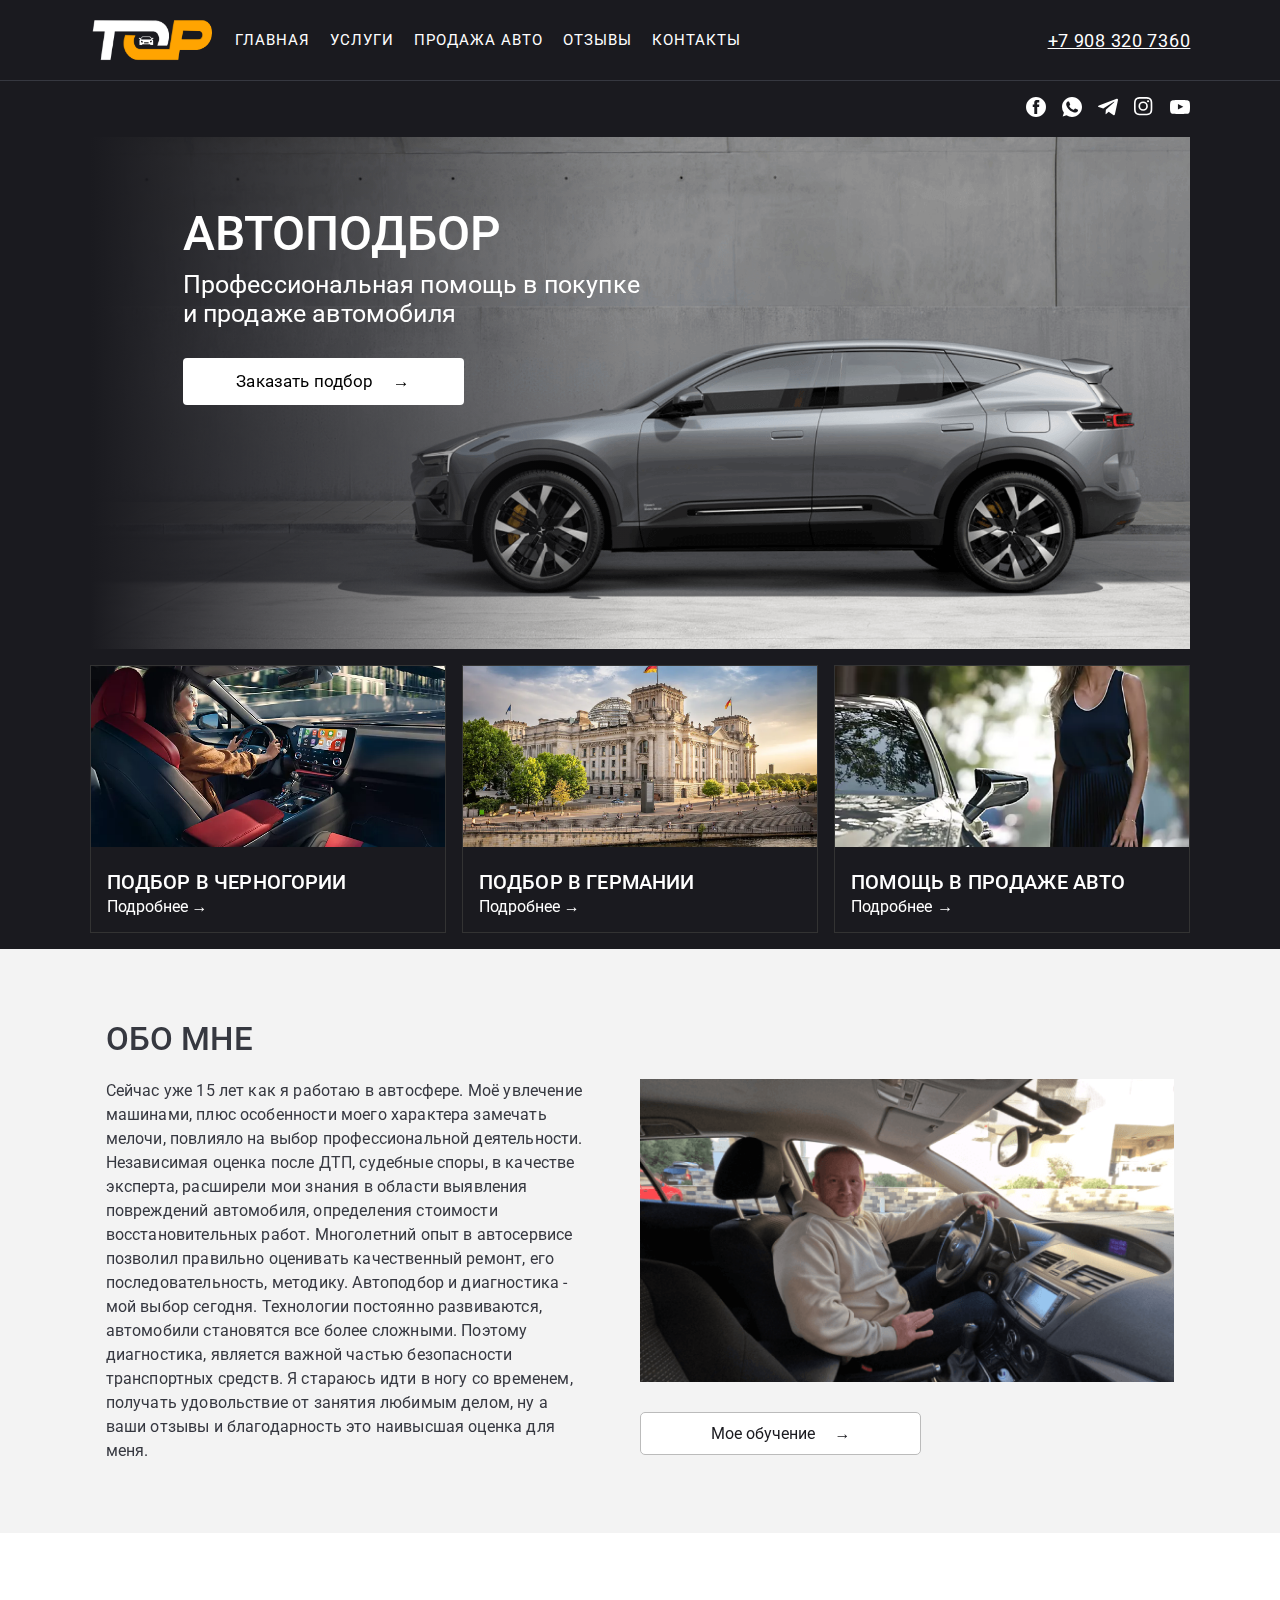
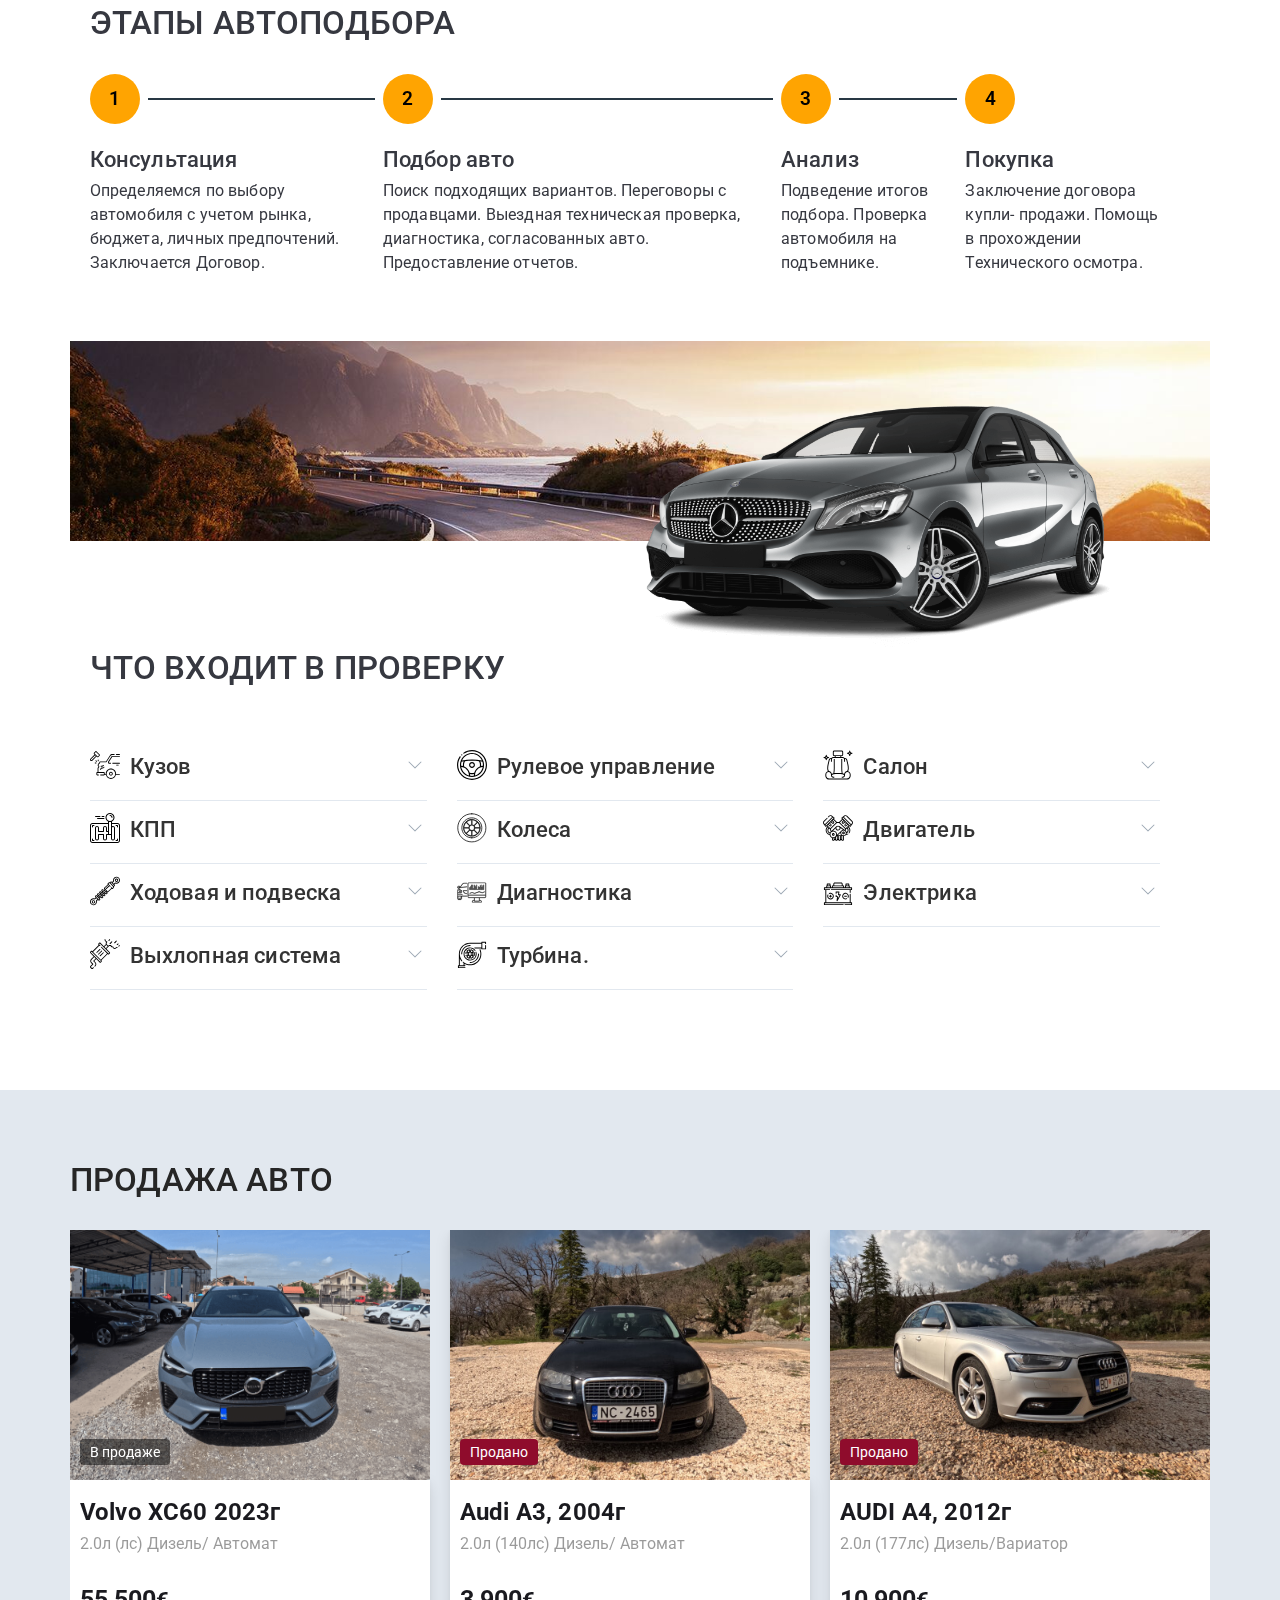
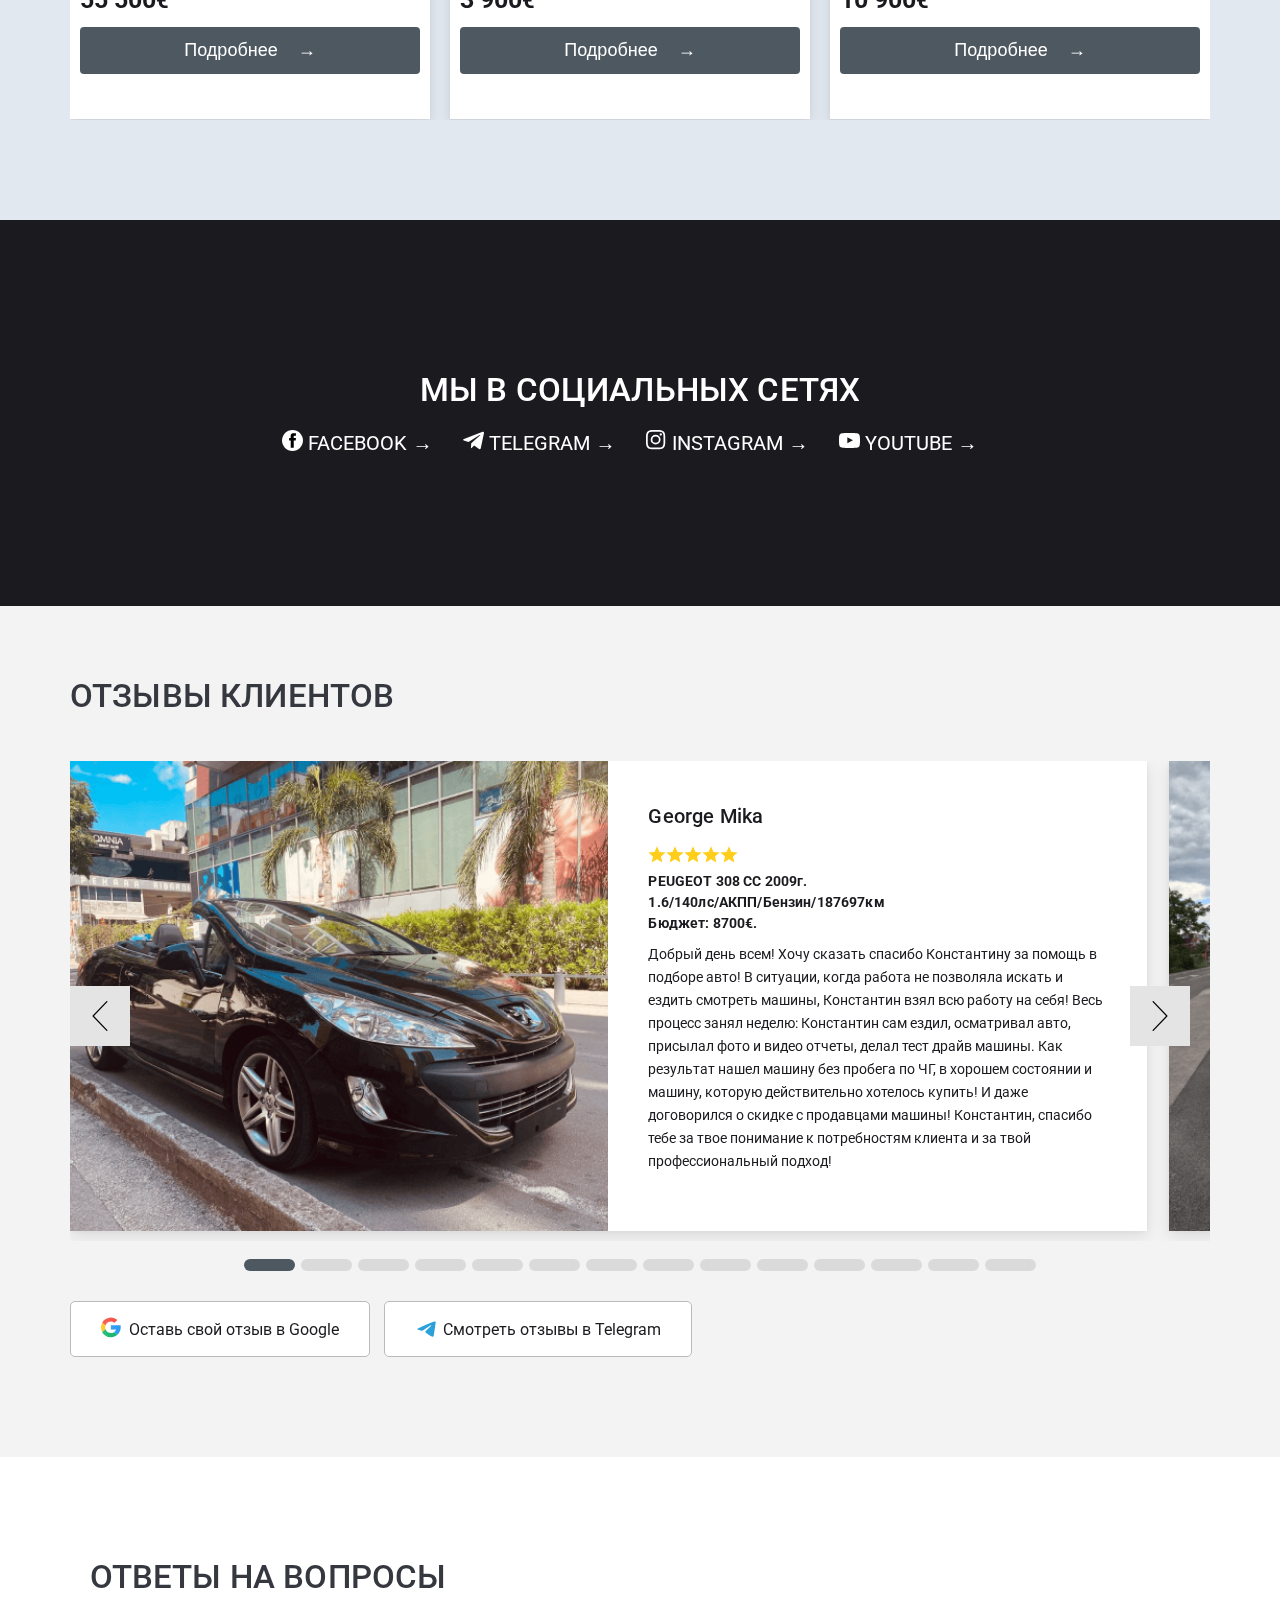
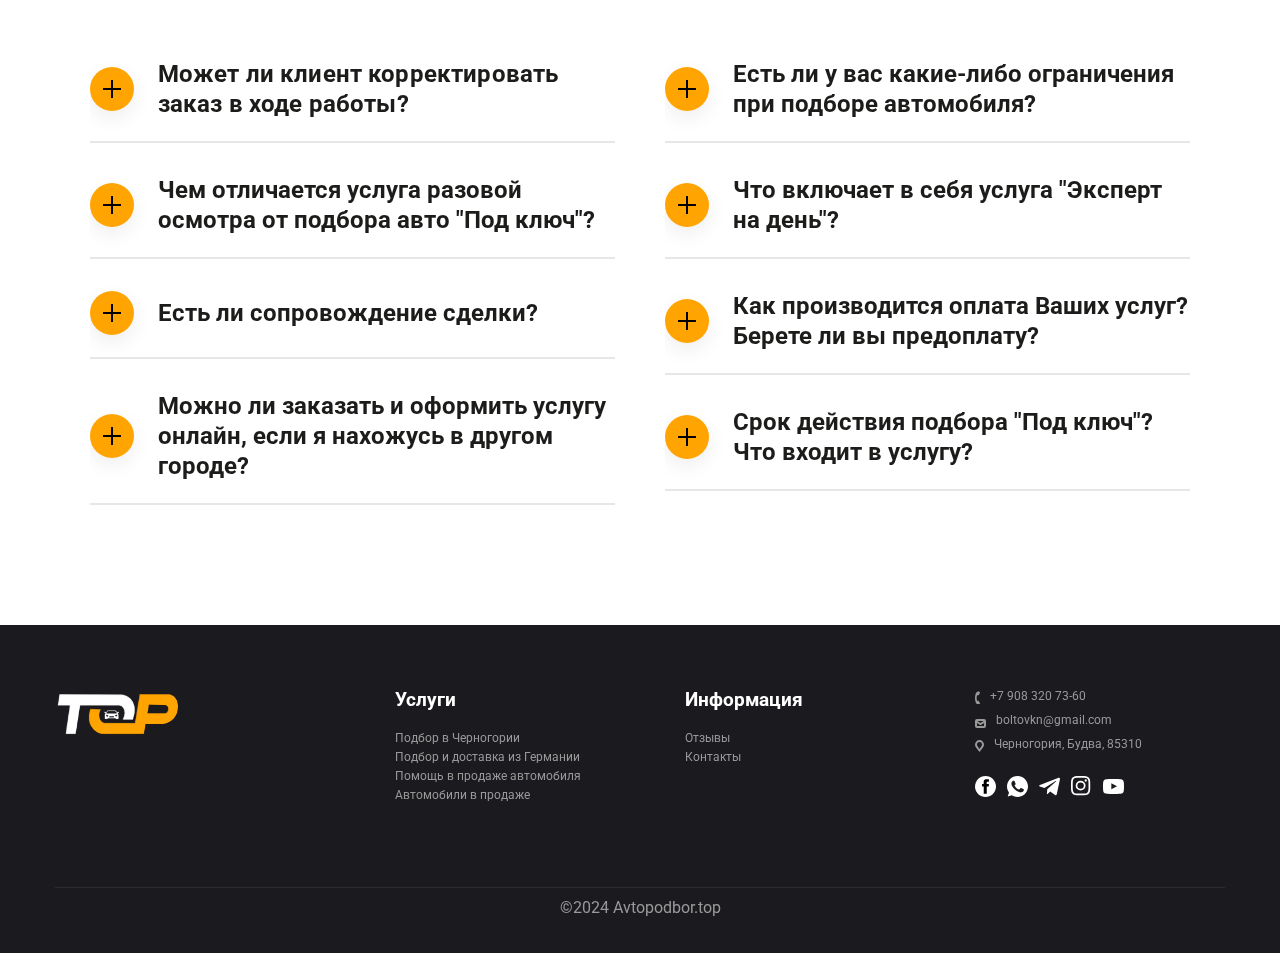
==== index.html @ 262ad554 "Add files via upload" ====
<!DOCTYPE html>
<html lang="ru">

<head>
	<meta charset="UTF-8">
	<title>Автоподбор Черногория|Подбор авто в Черногории</title>
	<meta name="viewport" content="width=device-width, initial-scale=1.0">
	<meta name="keywords"
		contant="автоподбор Черногория, подбор авто в Черногории, авто подбор в Черногории, купить автомобиль в черногории, подбор авто Черногория, услуги автоподбора в Черногории, проверка автомобиля перед покупкой, подбор авто с пробегом.">
	<meta name="description"
		content="Профессиональный подбор авто в Черногории. Комплексная проверка, диагностика, помощь в оформлении. Услуга автоподбора от 40 евро. Подробнее по WhatsApp ☎ +79083207360">
	<meta property="og:type" content="website">
	<meta property="og:image" content="images/og-img.png">
	<!-- <meta property="og:image" content="https://avtopodbor.top/og-img.png"> -->
	<meta property="og:locale" content="ru_RU">
	<meta property="og:url" content="https://avtopodbor.top/">
	<meta property="og:site_name" content="Avtopodbor.top">
	<meta property="og:title" content="Подбор авто в Черногории.">
	<meta property="og:description"
		content="Услуга автоподбора в Черногории. Профессиональная помощь в покупке и продаже авто. WhatsApp ☎ +79083207360">
	<link rel="stylesheet" type="text/css" href="css/global.css">
	<link rel="stylesheet" type="text/css" href="css/header.css">
	<link rel="stylesheet" type="text/css" href="css/underheader.css">
	<link rel="stylesheet" type="text/css" href="css/cards.css" media="all" onload="this.media='all';">
	<link rel="stylesheet" type="text/css" href="css/contacts.css" media="all" onload="this.media='all';">
	<link rel="stylesheet" type="text/css" href="css/services-germany.css" media="all" onload="this.media='all';">
	<link rel="stylesheet" type="text/css" href="css/services-montenegro.css" media="all" onload="this.media='all';">
	<link rel="stylesheet" type="text/css" href="css/services-sale.css" media="all" onload="this.media='all';">
	<link rel="stylesheet" type="text/css" href="css/about-me.css" media="all" onload="this.media='all';">
	<link rel="stylesheet" type="text/css" href="css/modal.css" media="all" onload="this.media='all';">
	<link rel="stylesheet" type="text/css" href="css/steps.css" media="all" onload="this.media='all';">
	<link rel="stylesheet" type="text/css" href="css/accordionIcon.css" media="all" onload="this.media='all';">
	<link rel="stylesheet" type="text/css" href="css/sale.css" media="all" onload="this.media='all';">
	<link rel="stylesheet" type="text/css" href="css/block-auto.css" media="all" onload="this.media='all';">
	<link rel="stylesheet" type="text/css" href="css/social-link.css" media="all" onload="this.media='all';">
	<link rel="stylesheet" type="text/css" href="css/itc-slider-1item.css" media="all" onload="this.media='all';">
	<link rel="stylesheet" type="text/css" href="css/accordion+.css" media="all" onload="this.media='all';">
	<link rel="stylesheet" type="text/css" href="css/footer.css" media="all" onload="this.media='all';">
	<link rel="stylesheet" type="text/css" href="css/swiper-slider-transformer.css" media="all"
		onload="this.media='all';">
	<link rel="stylesheet" type="text/css" href="swiper/swiper-bundle.min.css" media="all" onload="this.media='all';">
	<link
		href="https://fonts.googleapis.com/css2?family=Roboto:ital,wght@0,100;0,300;0,400;0,500;0,700;0,900;1,100;1,300;1,400;1,500;1,700;1,900&display=swap"
		rel="stylesheet">
	<link rel="icon" href="https://example.com/favicon.ico" type="image/x-icon">
	<link rel="icon" href="https://avtopodbor.top/favicon-16x16.png" type="image/png" sizes="16x16">
	<link rel="shortcut icon" href="https://favicon.ico" type="image/x-icon">
	<link rel="icon" href="https://avtopodbor.top/favicon-32x32.png" type="image/png" sizes="32x32">
	<link rel="icon" href="https://avtopodbor.top/android-chrome-192x192.png" type="image/png" sizes="192x192">
	<link rel="apple-touch-icon" href="https://avtopodbor.top/apple-touch-icon.png" type="image/png" sizes="200x200">
	<link rel="canonical" href="https://avtopodbor.top/">
</head>

<body>
	<!-- header -->
	<header class="carsForSale-border">
		<div class="header-container">
			<!--logo------>
			<div class="header-logo">
				<a href="index.html"><img src="images/img/logo4.png" alt="logo"></a>
			</div>
			<!---MENU-->
			<div class="header-menu menu">
				<nav class="menu-body">
					<ul class="menu-list">
						<li class="menu-link"><a href="index.html">Главная</a></li>
						<li class="menu-link ">
							<a class="arrow-button">Услуги</a><span class="menu-arrow"></span>
							<ul class="menu-sub-list">
								<li class="menu-sub-link"><a data-goto=".page_section_1" href="services-montenegro.html">Автоподбор в
										Черногории</a>
								</li>
								<li class="menu-sub-link"><a data-goto=".page_section_2" href="services-germany.html">ПОДБОР В
										ГЕРМАНИИ</a>
								</li>
								<li class="menu-sub-link"><a href="services-sale.html">ПОМОЩЬ В ПРОДАЖЕ АВТО</a>
								</li>
							</ul>
						</li>
						<li class="menu-link"><a href="sale.html ">Продажа авто</a></li>
						<li class="menu-link"><a href="reviews.html">Отзывы</a></li>
						<li class="menu-link last-child"><a href="contacts.html">Контакты</a></li>
						<!--social icon-->
						<div class="icon-menu-header social-icon">
							<div class="nav-social-item  icon-menu-header">
								<ul class="nav-social nav-social-mob">
									<li class="nav-social-item ">
										<a title="WhatsApp" href="https://wa.me/79083207360" target="_blank" rel="noopener noreferrer">
											<img class="nci" src="images/icon/Group whatsApp.svg" alt="Whatsapp">
										</a>
									</li>
									<li class="nav-social-item">
										<a title="Fasbook" href=" target_blank" rel="noopener noreferrer">
											<img class="nci" src="images/icon/Group FEASBOOK.svg" alt="Fasbook">
										</a>
									</li>
									<li class="nav-social-item ">
										<a title="Telegram" href="https://t.me/avtopodbor_top" target="_blank" rel="noopener noreferrer">
											<img class="nci" src="images/icon/Group TELTGRAM.svg" alt="Telegram">
										</a>
									</li>
									<li class="nav-social-item">
										<a title="Instagram" href="https://instagram.com/avtopodbor.top" target="_blank"
											rel="noopener noreferrer">
											<img class="nci" src="images/icon/Group INSTAGRAM.svg" alt="Instagram">
										</a>
									</li>
									<li class="nav-social-item">
										<a title="YouTube" href="https://www.youtube.com/@avtopodbor_bkn" target="_blank"
											rel="noopener noreferrer">
											<img class="nci" src="images/icon/Group YouTube.svg" alt="YouTub">
										</a>
									</li>
									<li class="nav-social-item">
										<a title="Viber" href="viber://chat?number=79083207360" target="_blank" rel="noopener noreferrer">
											<img class="" src="images/icon/Group viber.svg" alt="Viber">
										</a>
									</li>
								</ul>
							</div>
						</div>
					</ul>
				</nav>
			</div>
			<!--tel-number link-->
			<div class="header-box-button">
				<a class="header-tel" href="https://wa.me/79083207360" title="WhatsApp" target="_blank"
					rel="noopener noreferrer">
					+7 908 320 7360</a>
			</div>
			<!--BURGER-->
			<div class="box-menu-icon">
				<div class="menu-icon">
					<span></span>
				</div>
			</div>
		</div>
	</header>
	<div class="header-social">
		<div class="header-social-container">
			<ul class="header-social-block">
				<li class="social-item">
					<a title="Fasbook" href="https://www.facebook.com/profile.php?id=100087437070397&mibextid=ZbWKwL"
						target="_blank" rel="noopener noreferrer">
						<wb-icon name="facebook" class="footer-hydrated" aria-hidden="true">
							<svg xmlns="http://www.w3.org/2000/svg" width="100" height="100" fill="none" viewBox="0 0 100 100">
								<g clip-path="url(#a)">
									<path fill="" d="M50 100c27.614 0 50-22.386 50-50S77.614 0 50 0 0 22.386 0 50s22.386 50 50 50Z" />
									<path fill="#1a1a1f"
										d="M66.258 15.347H55.182c-6.574 0-13.885 2.765-13.885 12.293.033 3.32 0 6.499 0 10.077h-7.604v12.1h7.84v34.835h14.405V49.588h9.508l.86-11.905H55.69s.024-5.295 0-6.833c0-3.765 3.918-3.55 4.153-3.55 1.865 0 5.49.006 6.42 0V15.347h-.005Z" />
								</g>
								<defs>
									<clipPath id="a">
										<path fill="none" d="M0 0h100v100H0z" />
									</clipPath>
								</defs>
							</svg>
						</wb-icon>
					</a>
				</li>
				<li class="social-item ">
					<a title="WhatsApp" href="https://wa.me/79083207360" target="_blank" rel="noopener noreferrer">
						<wb-icon name="whatsapp" class="footer-hydrated" aria-hidden="true">
							<svg xmlns="http://www.w3.org/2000/svg" viewBox="0 0 16 16">
								<path
									d="M8.002 0h-.004C3.587 0 0 3.588 0 8a7.94 7.94 0 0 0 1.523 4.689l-.997 2.972 3.075-.983A7.93 7.93 0 0 0 8.002 16C12.413 16 16 12.411 16 8s-3.587-8-7.998-8zm4.655 11.297c-.193.545-.959.997-1.57 1.129-.418.089-.964.16-2.802-.602-2.351-.974-3.865-3.363-3.983-3.518-.113-.155-.95-1.265-.95-2.413s.583-1.707.818-1.947c.193-.197.512-.287.818-.287.099 0 .188.005.268.009.235.01.353.024.508.395.193.465.663 1.613.719 1.731.057.118.114.278.034.433-.075.16-.141.231-.259.367-.118.136-.23.24-.348.386-.108.127-.23.263-.094.498.136.23.606.997 1.298 1.613.893.795 1.617 1.049 1.876 1.157.193.08.423.061.564-.089.179-.193.4-.513.625-.828.16-.226.362-.254.574-.174.216.075 1.359.64 1.594.757.235.118.39.174.447.273.056.099.056.564-.137 1.11z" />
							</svg>
						</wb-icon>
					</a>
				</li>
				<li class="social-item ">
					<a title="Telegram" href="https://t.me/avtopodbor_bkn" target="_blank" rel="noopener noreferrer">
						<wb-icon name="telegram" class="footer-hydrated" aria-hidden="true">
							<svg xmlns="http://www.w3.org/2000/svg" viewBox="0 0 24 24">
								<path
									d="m9.417 15.181-.397 5.584c.568 0 .814-.244 1.109-.537l2.663-2.545 5.518 4.041c1.012.564 1.725.267 1.998-.931L23.93 3.821l.001-.001c.321-1.496-.541-2.081-1.527-1.714l-21.29 8.151c-1.453.564-1.431 1.374-.247 1.741l5.443 1.693L18.953 5.78c.595-.394 1.136-.176.691.218z" />
							</svg>
							</svg></wb-icon>
					</a>
				</li>
				<li class="social-item ">
					<a title="Instagram" href="https://instagram.com/avtopodbor_bkn" target="_blank" rel="noopener noreferrer">
						<wb-icon name="instagram" class="footer-hydrated" aria-hidden="true">
							<svg xmlns="http://www.w3.org/2000/svg" viewBox="0 0 24 24">
								<path
									d="M11 1.982c2.937 0 3.285.011 4.445.064 1.072.049 1.655.228 2.043.379.513.2.88.438 1.265.823.385.385.623.751.823 1.265.151.388.33.97.379 2.043.053 1.16.064 1.508.064 4.445s-.011 3.285-.064 4.445c-.049 1.072-.228 1.655-.379 2.043-.2.513-.438.88-.823 1.265a3.41 3.41 0 0 1-1.265.823c-.388.151-.97.33-2.043.379-1.16.053-1.508.064-4.445.064s-3.285-.011-4.445-.064c-1.072-.049-1.655-.228-2.043-.379-.513-.2-.88-.438-1.265-.823a3.41 3.41 0 0 1-.823-1.265c-.151-.388-.33-.97-.379-2.043-.052-1.161-.063-1.509-.063-4.446s.011-3.285.064-4.445c.049-1.072.228-1.655.379-2.042.2-.513.438-.88.823-1.265a3.41 3.41 0 0 1 1.265-.823c.388-.151.97-.33 2.043-.379 1.159-.053 1.507-.064 4.444-.064M11 0C8.013 0 7.638.013 6.465.066c-1.171.053-1.97.239-2.67.511a5.412 5.412 0 0 0-1.949 1.269A5.412 5.412 0 0 0 .577 3.795c-.272.7-.458 1.499-.511 2.67C.013 7.638 0 8.013 0 11s.013 3.362.066 4.535c.053 1.171.239 1.97.511 2.67a5.382 5.382 0 0 0 1.269 1.948 5.39 5.39 0 0 0 1.948 1.269c.7.272 1.499.458 2.67.511C7.638 21.987 8.013 22 11 22s3.362-.013 4.535-.066c1.171-.053 1.97-.239 2.67-.511a5.382 5.382 0 0 0 1.948-1.269 5.39 5.39 0 0 0 1.269-1.948c.272-.7.458-1.499.511-2.67.054-1.174.067-1.549.067-4.536s-.013-3.362-.066-4.535c-.053-1.171-.239-1.97-.511-2.67a5.382 5.382 0 0 0-1.269-1.948A5.39 5.39 0 0 0 18.206.578c-.7-.272-1.499-.458-2.67-.511C14.362.013 13.987 0 11 0z">
								</path>
								<path
									d="M11 5.351a5.649 5.649 0 1 0 0 11.298A5.649 5.649 0 0 0 11 5.35zm0 9.316a3.667 3.667 0 1 1 0-7.335 3.667 3.667 0 0 1 0 7.335z">
								</path>
								<circle cx="16.872" cy="5.128" r="1.32"></circle>
							</svg>
						</wb-icon>
					</a>
				</li>
				<li class="social-item ">
					<a title="YouTube" href="https://www.youtube.com/@avtopodbor_bkn" target="_blank" rel="noopener noreferrer">
						<wb-icon name="youtube" class="footer-hydrated" aria-hidden="true">
							<svg xmlns="http://www.w3.org/2000/svg" viewBox="0 0 31 21.803">
								<path d="m19.584 11.118-.001-.001 1.031-.534-1.03.535"></path>
								<path
									d="	m12.3 14.923-.001-8.71 8.376 4.37-8.375 4.34zM30.69 4.704s-.303-2.136-1.232-3.077C28.279.392 26.958.386 26.352.314 22.014 0 15.507 0 15.507 0h-.013S8.987 0 4.649.314c-.607.072-1.928.078-3.107 1.313C.612 2.567.31 4.704.31 4.704S0 7.212 0 9.721v2.352c0 2.509.31 5.017.31 5.017s.302 2.136 1.232 3.077c1.179 1.235 2.728 1.196 3.418 1.325 2.48.238 10.54.311 10.54.311s6.514-.01 10.852-.323c.606-.072 1.927-.078 3.106-1.313.93-.941 1.232-3.077 1.232-3.077s.31-2.509.31-5.017V9.721c0-2.509-.31-5.017-.31-5.017z">
								</path>
							</svg></wb-icon>
					</a>
				</li>
			</ul>
		</div>
	</div>

	<!-- Main-picture -->
	<section class="picture ">
		<div class="block-container-big ">
			<div class=" main-picture-container">
			</div>
			<div class="header-text  block-container">
				<div class="text999">
					<div class="main-picture-text__header">
						<h1 class="text__h1">АВТОПОДБОР</h1>
						<p class="tagline-p">Профессиональная помощь в покупке и продаже автомобиля</p>


						<div class="box-button box-button-picture">
							<a class="btn" href="https://wa.me/79083207360" title="WhatsApp" target="_blank"
								rel="noopener noreferrer">
								Заказать подбор <span style="padding-left: 20px;">→</span></a>
						</div>


					</div>


				</div>





			</div>
		</div>
	</section>

	<!-- Cards -->
	<section class="card-section">
		<div class="card block-container-big">
			<div class="card-item">
				<a href="services-montenegro.html">
					<div class="card-item-wrapper">
						<div class="block-img">
							<img src="images/img/card1.png" alt="Услуги подбора авто в Черногории. Избражение Автомобиля внутри. ">
							<div class="card-gradient"></div>
						</div>
						<div class="card-title">
							<h4 class="text__h4">ПОДБОP В ЧЕРНОГОРИИ</h4>
							<p></p>
							<div class="read-moor">Подробнее <span> →</span>
							</div>
						</div>
					</div>
			</div>

			<div class="card-item  ">
				<a href="services-germany.html">
					<div class="card-item-wrapper">
						<div class="block-img">
							<img src="images/img/card2.png">
							<div class="card-gradient"></div>
						</div>
						<div class="card-title">
							<h4 class="text__h4">ПОДБОР В ГЕРМАНИИ</h4>
							<div class="read-moor">Подробнее <span> →</span>
							</div>
						</div>
					</div>
				</a>
			</div>
			<!-- 3 -->
			<div class="card-item  ">
				<a href="services-sale.html">
					<div class="card-item-wrapper">
						<div class="block-img">
							<img src="images/img/card3.png">
							<div class="card-gradient"></div>
						</div>
						<div class="card-title">
							<h4 class="text__h4">ПОМОЩЬ В ПРОДАЖЕ АВТО</h4>
							<div class="read-moor">Подробнее <span> →</span>
								<a href="services-sale.html">
							</div>
						</div>
					</div>
				</a>
			</div>
		</div>
	</section>

	<!-- About-me -->
	<section class="about-me" id="block3">
		<div class="block-container">
			<h2 class="text__h2" style="padding-bottom: 20px;">ОБО МНЕ</h2>
			<div class="itc-about-me-block">
				<div class="itc-about-me-text">
					<p class="text16-36">
						Сейчас уже 15 лет как я работаю в автосфере. Моё увлечение машинами, плюс особенности моего характера
						замечать мелочи, повлияло на выбор профессиональной деятельности. Независимая оценка после ДТП, судебные
						споры, в качестве эксперта, расширели мои знания в области выявления повреждений автомобиля, определения
						стоимости восстановительных работ. Многолетний опыт в автосервисе позволил правильно оценивать качественный
						ремонт, его последовательность, методику. Автоподбор и диагностика - мой выбор сегодня. Технологии постоянно
						развиваются, автомобили
						становятся все более сложными. Поэтому диагностика, является важной частью безопасности транспортных
						средств. Я стараюсь идти в ногу со временем, получать удовольствие от занятия любимым делом, ну а ваши
						отзывы и благодарность это наивысшая оценка для меня.
					</p>
				</div>
				<div class="about-me-img">
					<div class="block-foto">
						<img class="myfoto" src="images/img-about-me/about-me.png" alt="Фото эксперта по авто">
					</div>
					<div class="container-modal">
						<div class="button-modal">
							<a class="" data-target="modal">Moе обучение <span style="padding-left: 20px;">→</span></a>
						</div>

						<div class="modal" id="modal">
							<div class="modal-dialog">


								<div class="modal-content">
									<div class="modal-header">
										<div class="modal-title">
											<h3 class="modal-title">Moе обучение →</h3>
										</div>
										<div class="cloce-dtn">
											<a class="close" style="color: #000;" data-target="close" href="#" title="Close">×</a>
										</div>
									</div>
									<!--itc-slider-modal-->
									<div class="modal-body">
										<div class="itc-slider-item itc-slider-item-modal">
											<div class="itc-slider">
												<div class="itc-slider-wrapper">
													<div class="itc-slider-items itc-slider-items-modal">
														<div class="itc-slider-item itc-slider-item-modal">
															<img src="images/img-about-me/dok1.jpg" alt="">
														</div>
														<div class="itc-slider-item itc-slider-item-modal">
															<img src="images/img-about-me/dok1.jpg" alt="">
														</div>
														<div class="itc-slider-item itc-slider-item-modal">
															<img src="images/img-about-me/dok2.jpg" alt="">
														</div>
														<div class="itc-slider-item itc-slider-item-modal">
															<img src="images/img-about-me/dok3.jpg" alt="">
														</div>
														<div class="itc-slider-item itc-slider-item-modal">
															<img src="images/img-about-me/dok4.jpg" alt="">
														</div>
														<div class="itc-slider-item itc-slider-item-modal">
															<img src="images/img-about-me/dok5.jpg" alt="">
														</div>
														<div class="itc-slider-item itc-slider-item-modal">
															<img src="images/img-about-me/dok6.jpg" alt="">
														</div>
														<div class="itc-slider-item itc-slider-item-modal">
															<img src="images/img-about-me/dok7.jpg" alt="">
														</div>
														<div class="itc-slider-item itc-slider-item-modal">
															<img src="images/img-about-me/dok8.jpg" alt="">
														</div>
														<div class="itc-slider-item itc-slider-item-modal">
															<img src="images/img-about-me/dok9.jpg" alt="">
														</div>
														<div class="itc-slider-item itc-slider-item-modal">
															<img src="images/img-about-me/dok10.jpg" alt="и">
														</div>
														<div class="itc-slider-item itc-slider-item-modal">
															<img src="images/img-about-me/dok11.jpg" alt="">
														</div>
													</div>
												</div>
												<button class="itc-slider-btn itc-slider-btn-prev"></button>
												<button class="itc-slider-btn itc-slider-btn-next"></button>
											</div>
										</div>
									</div>
								</div>
							</div>
						</div>
					</div>
				</div>
			</div>
		</div>
	</section>

	<!-- Steps -->
	<section>
		<div class="step-wrapper">
			<div class="step-container block-container-big">
				<div class="steps-title">
					<h2 class="text__h2 th-black">Этапы автоподбора</h2>
				</div>
				<div class="row-steps">
					<div class="step">
						<div class="step__number-line">
							<div class="step__namber num">1</div>
							<div class=""></div>
						</div>
						<div class="step__text">
							<h4 class="text__h5">Консультация</h4>
							<p class="text16-36">Определяемся по выбору автомобиля с учетом рынка, бюджета, личных предпочтений.
								Заключается
								Договор.
							</p>
						</div>
					</div>
					<div class="step">
						<div class="step__number-line">
							<div class="step__namber num">2</div>
							<div class=""></div>
						</div>
						<div class="step__text">
							<h4 class="text__h5">Подбор авто</h4>
							<p class="text16-36">Поиск подходящих вариантов. Переговоры с продавцами.
								Выездная техническая проверка, диагностика, согласованных авто. Предоставление отчетов.</p>
						</div>
					</div>
					<div class="step step1">
						<div class="step__number-line">
							<div class="step__namber num">3</div>
							<div class=""></div>
						</div>
						<div class="step__text">
							<h4 class="text__h5">Анализ</h4>
							<p class="text16-36">Подведение итогов подбора. Проверка автомобиля на подъемнике.
								<!-- результаты технического состояния авто, диагностика) Ведутся обсуждения. Выбирается наиболее подходящий
								вариант. -->
							</p>
						</div>
					</div>
					<div class="step step1">
						<div class="step__number-line">
							<div class="step__namber num">4</div>

						</div>
						<div class="step__text">
							<h4 class="text__h5">Покупка</h4>
							<p class="text16-36">Заключение договора купли- продажи. Помощь в прохождении Технического осмотра.
							</p>
						</div>
					</div>

				</div>
			</div>
		</div>
	</section>

	<!-- Line-picture -->
	<section class="line-picture">
		<div class="img-line-box ">
			<div class="img-line">
				<img src="images/img/gla.png" alt="Автомобиль ">
			</div>
		</div>
	</section>

	<!-- AccordionIcon -->
	<section class="accordion-section block-container-big">
		<div class="accordion-header">
			<h2 class="text__h2 th-black">ЧТО ВХОДИТ В ПРОВЕРКУ</h2>
			<!-- <p class="text-p">При осмотре автомобиля максимально стараемся снизить будущие риски. </p> -->
		</div>
		<ul id="accordion1" class="accordion accordion-blocks">

			<!-- container1 -->
			<div class="accordion-block ">

				<li class="accordion__item accordion__item-icon">
					<div class="accordion__header  accordion__header-icon">
						<div class="accordion__item__icon">
							<img class="accordion__item__icon-img" src="images/icon/кузов.svg" alt="Иконка кузова авто">
						</div>
						<h5 class="text__h5 ">Кузов</h5>
						<div class="accordion__box-icon"></div>
					</div>
					<div class="accordion__body accordion__body-icon">
						<p class="accordion__content">Проверка кузова на предмет участия в ДТП, наличия
							шпаклевки на деталях. Выявление
							заменённых деталей. Проверка геометрии кузова,
							оригинальности стёкол, оптики автомобиля.
						</p>
					</div>
				</li>
				<li class="accordion__item accordion__item-icon">
					<div class="accordion__header  accordion__header-icon">
						<div class="accordion__item__icon">
							<img class="accordion__item__icon-img" src="images/icon/кпп.svg" alt="Иконка КПП авто">
						</div>
						<h5 class="text__h5">КПП</h5>
						<div class="accordion__box-icon"></div>
					</div>
					<div class="accordion__body accordion__body-icon">
						<p class="accordion__content">Тест-драйв в различных режимах и нагрузках, уровень и качество жидкостей.
							Проверяем состояние сцепления, механизма включения передач, работы синхронизаторов,
							посторонних шумов. Компьютерная диагностика.
						</p>
					</div>
				</li>
				<li class="accordion__item  accordion__item-icon">
					<div class="accordion__header  accordion__header-icon">
						<div class="accordion__item__icon">
							<img class="accordion__item__icon-img" src="images/icon/ходовая.svg" alt="Иконка подвески авто">
						</div>
						<h5 class="text__h5">Ходовая и подвеска</h5>
						<div class="accordion__box-icon"></div>
					</div>
					<div class="accordion__body accordion__body-icon">
						<p class="accordion__content">Проводим тест-драйв автомобиля для фиксации посторонних звуков. Осмотр на
							подъемнике на наличие повреждений и течей. Имеются ли люфты в основных узлах. Осмотр пыльников,
							саленблоков на целостность.
							Оцениваем износ стоек, рычагов, тормозных накладок и дисков, шлангов, рулевой рейки и соединительных
							элементов.
						</p>
					</div>
				</li>
				<li class="accordion__item accordion__item-icon">
					<div class="accordion__header  accordion__header-icon">
						<div class="accordion__item__icon">
							<img class="accordion__item__icon-img" src="images/icon/выхлопная сист.svg"
								alt="Выхлопная система иконка">
						</div>
						<h5 class="text__h5">Выхлопная система</h5>
						<div class="accordion__box-icon"></div>
					</div>
					<div class="accordion__body accordion__body-icon">
						<p class="accordion__content">Визуально осматриваем выхлопную систему на предмет коррозии, качества
							выхлопных
							газов и наличия посторонних выбросов. Наличие катализатора или сажевого фильтра.

						</p>
					</div>
				</li>
			</div>

			<!-- container2 -->
			<div class="accordion-block">

				<li class="accordion__item accordion__item-icon">
					<div class="accordion__header  accordion__header-icon">
						<div class="accordion__item__icon">
							<img class="accordion__item__icon-img" src="images/icon/рулевое.svg" alt="Иконка руля авто">
						</div>
						<h5 class="text__h5">Рулевое управление</h5>
						<div class="accordion__box-icon"></div>
					</div>
					<div class="accordion__body accordion__body-icon">
						<p class="accordion__content">Наличие люфтов, течей, стуков в рулевом управлении. Уровень рабочей
							жидкости, состояние рулевой рейки и работоспособность усилителя руля.
						</p>
					</div>
				</li>
				<li class="accordion__item accordion__item-icon">
					<div class="accordion__header  accordion__header-icon">
						<div class="accordion__item__icon">
							<img class="accordion__item__icon-img" src="images/icon/колесо.svg" alt="Иконка колеса авто">
						</div>
						<h5 class="text__h5">Колеса</h5>
						<div class="accordion__box-icon"></div>
					</div>
					<div class="accordion__body accordion__body-icon">
						<p class="accordion__content">Равномерность износа, дата производства, состояние и марка шин, высота
							протектора. Визуальный осмотр на повреждения.
						</p>
					</div>
				</li>
				<li class="accordion__item accordion__item-icon">
					<div class="accordion__header  accordion__header-icon">
						<div class="accordion__item__icon">
							<img class="accordion__item__icon-img" src="images/icon/диагностика.svg" alt=" Иконка компьютера">
						</div>
						<h5 class="text__h5">Диагностика</h5>
						<div class="accordion__box-icon"></div>
					</div>
					<div class="accordion__body accordion__body-icon">
						<p class="accordion__content">Компьютерная диагностика всех блоков управления автомобиля.
							Чтение ошибок, анализ параметров работы. Возможное определение
							пробега.
						</p>
					</div>
				</li>
				<li class="accordion__item accordion__item-icon">
					<div class="accordion__header  accordion__header-icon">
						<div class="accordion__item__icon">
							<img class="accordion__item__icon-img" src="images/icon/турбина.svg" alt="Иконка турбины авто">
						</div>
						<h5 class="text__h5">Турбина.</h5>
						<div class="accordion__box-icon"></div>
					</div>
					<div class="accordion__body accordion__body-icon">
						<p class="accordion__content">При наличии турбины необходимо провести визуальный осмотр на выявление
							каких-либо течей, а также нужно выполнить ряд действий в движении авто.
						</p>
					</div>
				</li>
			</div>

			<!-- container3 -->
			<div class="accordion-block">

				<li class="accordion__item accordion__item-icon">
					<div class="accordion__header  accordion__header-icon">
						<div class="accordion__item__icon">
							<img class="accordion__item__icon-img" src="images/icon/seat_1_1.svg" alt="иконка салона авто">
						</div>
						<h5 class="text__h5">Салон</h5>
						<div class="accordion__box-icon"></div>
					</div>
					<div class="accordion__body accordion__body-icon">
						<p class="accordion__content">Проверка состояния сидений, руля, работоспособность всех кнопок, рычагов,
							ремней безопасности, механизмов стеклоподъемников, наличие подушек безопасности.
						</p>
					</div>
				</li>
				<li class="accordion__item accordion__item-icon">
					<div class="accordion__header  accordion__header-icon">
						<div class="accordion__item__icon">
							<img class="accordion__item__icon-img" src="images/icon/двагатель.svg" alt="Иконка двигателя авто">
						</div>
						<h5 class="text__h5">Двигатель</h5>
						<div class="accordion__box-icon"></div>
					</div>
					<div class="accordion__body accordion__body-icon">
						<p class="accordion__content">Bизуальный осмотр двигателя на предмет течей, запотеваний, посторонних
							шумов. При необходимости эндоскопия. Проверка уровня всех технических жидкостей.
							Компьютерная диагностика двигателя для выявления ошибок. </p>
					</div>
				</li>
				<li class="accordion__item accordion__item-icon">
					<div class="accordion__header  accordion__header-icon">
						<div class="accordion__item__icon">
							<img class="accordion__item__icon-img" src="images/icon/эл-блок.svg" alt="Иконка батарейки электрической">
						</div>
						<h5 class="text__h5">Электрика</h5>
						<div class="accordion__box-icon"></div>
					</div>
					<div class="accordion__body accordion__body-icon">
						<p class="accordion__content">Проверка фар, кондиционера, мультимедиа, систем подогревов, электропривод
							зеркал, генератора и
							других электрических систем визуально и с помощью компьютерной диагностики.
						</p>
					</div>
				</li>
			</div>
		</ul>
	</section>

	<!-- Swiper-slider-transformer -->
	<section class="swiper-slider-transformer" id="block4">
		<div class="block-container-big-slider">
			<div class="sst-title">
				<h2 class="text__h2 th-black">ПРОДАЖА АВТО</h2>
			</div>
			<div class="swiper slider-1">
				<div class="swiper-wrapper sst-items">
					<!--1-->
					<div class="swiper-slide sst-item">
						<a href="autoVolvoXC60.html" class="link-sst">
							<div class="sst-header">
								<img src="images/auto1/1.png" alt="">
								<span class="state not-sold">В продаже</span>
								<!-- <span class="state sales">Продано</span> -->
							</div>
							<div class="sst-text">
								<h3 class="text__h3"><b>Volvo XC60 2023г</b></h3>
								<p class="options">
									<span style="color: rgba(0,0,0,.4);">2.0л (лс) Дизель/ Автомат</span>
								</p>
								<div class="sst-price">
									<span class="numder">55 500</span><span class="euro">€</span>
								</div>

								<button class=" sst-btn" href="autoVolvoXC60.html">Подробнее <span
										style="padding-left: 20px;">→</span></button>
							</div>

						</a>
					</div>
					<!-- 2 -->
					<div class="swiper-slide sst-item">
						<a href="autoAudiA3.html" class="link-sst">
							<div class="sst-header">
								<img src="images/AudiA3/1.jpg" alt="">
								<!-- <span class="state not-sold">В продаже</span> -->
								<span class="state sales">Продано</span>
							</div>
							<div class="sst-text">
								<h3 class="text__h3"><b>Audi А3, 2004г</b></h3>
								<p class="options">
									<span style="color: rgba(0,0,0,.4);">2.0л (140лс) Дизель/ Автомат</span>
								</p>
								<div class="sst-price">
									<span class="numder">3 900</span><span class="euro">€</span>
								</div>
								<button class=" sst-btn" href="autoAudiA3.html">Подробнее <span
										style="padding-left: 20px;">→</span></button>
							</div>
						</a>
					</div>
					<!--3-->
					<div class="swiper-slide sst-item">
						<a href="autoAudiA4.html" class="link-sst">
							<div class="sst-header">
								<img src="images/AudiA4/1.jpg" alt="">
								<span class="state sales">Продано</span>
							</div>
							<div class="sst-text">
								<h3 class="text__h3"><b>AUDI А4, 2012г</b></h3>
								<p class="options">
									<span style="color: rgba(0,0,0,.4);">2.0л (177лс) Дизель/Вариатор</span>
								</p>
								<div class="sst-price">
									<span class="numder">10 900</span><span class="euro">€</span>
								</div>
								<button class=" sst-btn" href="autoAudiA4.html">Подробнее <span
										style="padding-left: 20px;">→</span></button>
							</div>
						</a>
					</div>
				</div>
				<div class="swiper-pagination"></div>
			</div>
		</div>
	</section>

	<!-- Social-link-block -->
	<section class="social-link-block">
		<div class="block-container">
			<div class="social-link-wrapper">
				<div class="social-link-header">
					<h2 class="text__h2">МЫ В СОЦИАЛЬНЫХ СЕТЯХ</h2>
				</div>
				<ul class="social-link-items ">
					<!-- Fasbook -->
					<li class="nav-social-item social-link-item  ">
						<a class="social-a" title="Fasbook" href="https://www.facebook.com/share/nXX4UDdN63PbJjCH/?mibextid=qi2Omg"
							target="_blank" rel="noopener noreferrer">
							<wb-icon name="facebook" class="footer-hydrated" aria-hidden="true">
								<svg xmlns="http://www.w3.org/2000/svg" width="100" height="100" fill="none" viewBox="0 0 100 100">
									<g clip-path="url(#a)">
										<path fill="##1a1a1f"
											d="M50 100c27.614 0 50-22.386 50-50S77.614 0 50 0 0 22.386 0 50s22.386 50 50 50Z" />
										<path fill="#000"
											d="M66.258 15.347H55.182c-6.574 0-13.885 2.765-13.885 12.293.033 3.32 0 6.499 0 10.077h-7.604v12.1h7.84v34.835h14.405V49.588h9.508l.86-11.905H55.69s.024-5.295 0-6.833c0-3.765 3.918-3.55 4.153-3.55 1.865 0 5.49.006 6.42 0V15.347h-.005Z" />
									</g>
									<defs>
										<clipPath id="a">
											<path fill="#fff" d="M0 0h100v100H0z" />
										</clipPath>
									</defs>
								</svg></wb-icon><span>Facebook → </span>
						</a>
					</li>
					<li class="nav-social-item social-link-item">
						<a class="social-a" title="Telegram" href="https://t.me/avtopodbor_top" target="_blank"
							rel="noopener noreferrer">
							<wb-icon name="telegram" class="footer-hydrated" aria-hidden="true">
								<svg id="telegram" xmlns=" ://www.w3.org/2000/svg" viewBox="0 0 24 24">
									<path
										d="m9.417 15.181-.397 5.584c.568 0 .814-.244 1.109-.537l2.663-2.545 5.518 4.041c1.012.564 1.725.267 1.998-.931L23.93 3.821l.001-.001c.321-1.496-.541-2.081-1.527-1.714l-21.29 8.151c-1.453.564-1.431 1.374-.247 1.741l5.443 1.693L18.953 5.78c.595-.394 1.136-.176.691.218z" />
								</svg>
							</wb-icon><span>Telegram → </span>
						</a>
					</li>
					<!-- Instagram -->
					<li class="nav-social-item social-link-item  ">
						<a class="social-a" title="Instagram" href="https://instagram.com/avtopodbor.top" target="_blank"
							rel="noopener noreferrer">
							<wb-icon name="instagram" class="footer-hydrated" aria-hidden="true">
								<svg id="" xmlns="http://www.w3.org/2000/svg" viewBox="0 0 24 24">
									<path
										d="M11 1.982c2.937 0 3.285.011 4.445.064 1.072.049 1.655.228 2.043.379.513.2.88.438 1.265.823.385.385.623.751.823 1.265.151.388.33.97.379 2.043.053 1.16.064 1.508.064 4.445s-.011 3.285-.064 4.445c-.049 1.072-.228 1.655-.379 2.043-.2.513-.438.88-.823 1.265a3.41 3.41 0 0 1-1.265.823c-.388.151-.97.33-2.043.379-1.16.053-1.508.064-4.445.064s-3.285-.011-4.445-.064c-1.072-.049-1.655-.228-2.043-.379-.513-.2-.88-.438-1.265-.823a3.41 3.41 0 0 1-.823-1.265c-.151-.388-.33-.97-.379-2.043-.052-1.161-.063-1.509-.063-4.446s.011-3.285.064-4.445c.049-1.072.228-1.655.379-2.042.2-.513.438-.88.823-1.265a3.41 3.41 0 0 1 1.265-.823c.388-.151.97-.33 2.043-.379 1.159-.053 1.507-.064 4.444-.064M11 0C8.013 0 7.638.013 6.465.066c-1.171.053-1.97.239-2.67.511a5.412 5.412 0 0 0-1.949 1.269A5.412 5.412 0 0 0 .577 3.795c-.272.7-.458 1.499-.511 2.67C.013 7.638 0 8.013 0 11s.013 3.362.066 4.535c.053 1.171.239 1.97.511 2.67a5.382 5.382 0 0 0 1.269 1.948 5.39 5.39 0 0 0 1.948 1.269c.7.272 1.499.458 2.67.511C7.638 21.987 8.013 22 11 22s3.362-.013 4.535-.066c1.171-.053 1.97-.239 2.67-.511a5.382 5.382 0 0 0 1.948-1.269 5.39 5.39 0 0 0 1.269-1.948c.272-.7.458-1.499.511-2.67.054-1.174.067-1.549.067-4.536s-.013-3.362-.066-4.535c-.053-1.171-.239-1.97-.511-2.67a5.382 5.382 0 0 0-1.269-1.948A5.39 5.39 0 0 0 18.206.578c-.7-.272-1.499-.458-2.67-.511C14.362.013 13.987 0 11 0z">
									</path>
									<path
										d="M11 5.351a5.649 5.649 0 1 0 0 11.298A5.649 5.649 0 0 0 11 5.35zm0 9.316a3.667 3.667 0 1 1 0-7.335 3.667 3.667 0 0 1 0 7.335z">
									</path>
									<circle cx="16.872" cy="5.128" r="1.32"></circle>
								</svg>
							</wb-icon><span>Instagram → </span>
						</a>
					</li>
					<!-- 	YouTube -->
					<li class="nav-social-item social-link-item ">
						<a class="social-a" title="YouTube" href="https://www.youtube.com/@avtopodbor_bkn" target="_blank"
							rel="noopener noreferrer">
							<wb-icon name="youtube" class="footer-hydrated" aria-hidden="true">
								<svg xmlns="http://www.w3.org/2000/svg" viewBox="0 0 31 21.803">
									<path d="m19.584 11.118-.001-.001 1.031-.534-1.03.535"></path>
									<path
										d="	m12.3 14.923-.001-8.71 8.376 4.37-8.375 4.34zM30.69 4.704s-.303-2.136-1.232-3.077C28.279.392 26.958.386 26.352.314 22.014 0 15.507 0 15.507 0h-.013S8.987 0 4.649.314c-.607.072-1.928.078-3.107 1.313C.612 2.567.31 4.704.31 4.704S0 7.212 0 9.721v2.352c0 2.509.31 5.017.31 5.017s.302 2.136 1.232 3.077c1.179 1.235 2.728 1.196 3.418 1.325 2.48.238 10.54.311 10.54.311s6.514-.01 10.852-.323c.606-.072 1.927-.078 3.106-1.313.93-.941 1.232-3.077 1.232-3.077s.31-2.509.31-5.017V9.721c0-2.509-.31-5.017-.31-5.017z">
									</path>
								</svg></wb-icon><span>YouTube → </span>
						</a>
					</li>
				</ul>
			</div>
		</div>
	</section>
	<!-- Itc-slider--Reviews -->
	<section class="slide-itc-one" id="block6">
		<div class="block-container-big-slider">
			<div class="slide-itc-one__title">
				<h2 class="text__h2 th-black">ОТЗЫВЫ КЛИЕНТОВ</h2>
			</div>
			<div class="itc-slider itc-slider-1item" data-slider="itc-slider" data-loop="true" data-autoplay="false">
				<div class="itc-slider-wrapper itc-slider-wrapper1">
					<div class="itc-slider-items itc-slider-items1">
						<!-- PEUGEOT 308 CC -->
						<div class="itc-slider-item itc-slider-item1">
							<div class="itc-slider-item-container ">
								<div class="itc-slider-item-info">
									<h4 class="text__h4">George Mika</h4>

									<div class="clients__stars">
										<img src="images/icon/star-icon.svg" alt="авто">
										<img src="images/icon/star-icon.svg" alt="авто">
										<img src="images/icon/star-icon.svg" alt="авто">
										<img src="images/icon/star-icon.svg" alt="авто">
										<img src="images/icon/star-icon.svg" alt="авто">
									</div>
									<div class="itc-slider-item-text">
										<h4>PEUGEOT 308 CC 2009г.</h4>
										<h4>1.6/140лс/АКПП/Бензин/187697км</h4>
										<h4>Бюджет: 8700€.</h4>
										<p class="p-14">Добрый день всем!
											Хочу сказать спасибо Константину за помощь в подборе авто! В ситуации, когда работа не позволяла
											искать и ездить смотреть машины, Константин взял всю работу на себя!
											Весь процесс занял неделю: Константин сам ездил, осматривал авто, присылал фото и видео отчеты,
											делал тест драйв машины.
											Как результат нашел машину без пробега по ЧГ, в хорошем состоянии и машину, которую
											действительно хотелось купить!
											И даже договорился о скидке с продавцами машины!
											Константин, спасибо тебе за твое понимание к потребностям клиента и за твой профессиональный
											подход!
										</p>
									</div>
								</div>
								<div class="itc-slider-item-img">
									<img src="images/slides-sale/PEUGEOT 308 CC.png" alt="">
								</div>
							</div>
						</div>
						<!-- Volkswagen GolfVII -->
						<div class="itc-slider-item itc-slider-item1">
							<div class="itc-slider-item-container">
								<div class="itc-slider-item-info">
									<h4 class="text__h4">Andre Zolotarev</h4>
									<div class="clients__stars">
										<img src="images/icon/star-icon.svg" alt="авто">
										<img src="images/icon/star-icon.svg" alt="авто">
										<img src="images/icon/star-icon.svg" alt="авто">
										<img src="images/icon/star-icon.svg" alt="авто">
										<img src="images/icon/star-icon.svg" alt="авто">
									</div>
									<div class="itc-slider-item-text">
										<h3>Volkswagen GolfVII 2017г.</h3>
										<h4>1.6/115лс/DSG/Дизель</h4>
										<h4>Пробег: 46802км.</h4>
										<h4>17900€.</h4>
										<p class="p-14">Всем привет
											Хочу сказать спасибо Константину за подбор
											Нашли меньше чем за неделю)
											С пробегом 46к, когда в среднем по рынку 150к+, плюс убитые уже движки.
											Конечно помог фактор удачи, но и опыт и глаз профессионала несомненно сильно повлиял.
										</p>
									</div>
								</div>
								<div class="itc-slider-item-img">
									<img src="images/slides-sale/GOLF7.png" alt="">
								</div>
							</div>
						</div>
						<!-- Mercedes-Benz A180 Сергей-->
						<div class="itc-slider-item itc-slider-item1">
							<div class="itc-slider-item-container">
								<div class="itc-slider-item-info">
									<h4 class="text__h4">Сергей</h4>
									<div class="clients__stars">
										<img src="images/icon/star-icon.svg" alt="авто">
										<img src="images/icon/star-icon.svg" alt="авто">
										<img src="images/icon/star-icon.svg" alt="авто">
										<img src="images/icon/star-icon.svg" alt="авто">
										<img src="images/icon/star-icon.svg" alt="авто">
									</div>
									<div class="itc-slider-item-text">
										<h4>Mercedes-Benz A180 </h4>
										<h4>2.0/110лс/АКПП/Дизель</h4>
										<h4>5500€.</h4>
										<p class="p-14">Всем привет! Хочу оставить отзыв о работе с Константином. Меня зовут Серёжа, я живу
											в Черногории и ничего не понимаю в машинах. Зато немного понимаю в людях)) Познакомившись с
											Константином, я быстро понял, что в надёжных руках – всё четко, с распиской о передаче денег и
											договором, где прописаны все мои пожелания по машине. Каждый свой шаг Константин сверял с
											запросом, уточнял, не давил и не торопил. Мы ездили несколько раз из Будвы в Подгорицу, ездили в
											Х-Н, Цетине, в какой-то момент я был уже готов купить машину,
											<span>...</span><button class="btn-modal" id="show-modal1">ПОДРОБНЕЕ
												→</button>
										</p>
									</div>
								</div>
								<div class="itc-slider-item-img">
									<img src="images/slides-sale/Mercedes-Benz A180.png" alt="">
								</div>
							</div>
						</div>
						<!-- Audi A6 -->
						<div class="itc-slider-item itc-slider-item1">
							<div class="itc-slider-item-container">
								<div class="itc-slider-item-info">
									<h4 class="text__h4">Dmitry Maximov</h4>
									<div class="clients__stars">
										<img src="images/icon/star-icon.svg" alt="авто">
										<img src="images/icon/star-icon.svg" alt="авто">
										<img src="images/icon/star-icon.svg" alt="авто">
										<img src="images/icon/star-icon.svg" alt="авто">
										<img src="images/icon/star-icon.svg" alt="авто">
									</div>
									<div class="itc-slider-item-text">
										<h4>Audi A6 2019г.</h4>
										<h4>2.0/163лс/РКПП/Дизель/Гибрид </h4>
										<h4>33900€.</h4>
										<p class="p-14">Огромное спасибо Константину за подбор не просто авто, а авто мечты!Рекомендую
											каждому, кто хочет купить машину и не выбросить деньги на ветер.У меня был достаточно детальный
											запрос, и я думал, что подбор будет долгим и сложным, если вообще выполнимым.Но Константин сделал
											это за неделю.Работа и найденный автомобиль превзошли все ожидания. Я вообще не видел в Черногории
											ни одной машины на вторичном рынке в таком состоянии.В работе с Константином хотел бы отметить: ⁃
											Четкий и понятный алгоритм
											<span>...</span>
											<button class="btn-modal" id="show-modal2">
												<p>ПОДРОБНЕЕ →
											</button>
										</p>
									</div>
								</div>
								<div class="itc-slider-item-img">
									<img src="images/slides-sale/AUDI A6.png" alt="">
								</div>
							</div>
						</div>
						<!-- Peugeot 3008 black-->
						<div class="itc-slider-item itc-slider-item1">
							<div class="itc-slider-item-container">
								<div class="itc-slider-item-info">
									<h4 class="text__h4">Алексей</h4>
									<div class="clients__stars">
										<img src="images/icon/star-icon.svg" alt="авто">
										<img src="images/icon/star-icon.svg" alt="авто">
										<img src="images/icon/star-icon.svg" alt="авто">
										<img src="images/icon/star-icon.svg" alt="авто">
										<img src="images/icon/star-icon.svg" alt="авто">
									</div>
									<div class="itc-slider-item-text">
										<h4>Peugeot 3008 2009г.</h4>
										<h4>1.6/114лс/Механика/Дизель</h4>
										<h4>Пробег: 194т. км</h4>
										<h4>6300€.</h4>
										<p class="p-14">Хотели бы поблагодарить Константина за оперативную и квалифицированную помощь в
											подборе
											автомобиля! А так же прекрасные человеческие качества, в первую очередь Пунктуальность и
											отзывчивость) Поиск авто прошел великолепно, все что мы хотели нам рассказывали и показывали.
											Константин ездил по разным городам Черногории и скидывал нам фото, видео и аудио отчеты. Когда мы
											поняли где есть<span>...</span>
											<button class="btn-modal" id="show-modal3">ПОДРОБНЕЕ →</button>
										</p>
									</div>
								</div>
								<div class="itc-slider-item-img">
									<img src="images/slides-sale/PEUGEOT 308-black.png" alt="">
								</div>
							</div>
						</div>
						<!-- Honda Civic -->
						<div class="itc-slider-item itc-slider-item1">
							<div class="itc-slider-item-container">
								<div class="itc-slider-item-info">
									<h4 class="text__h4">Kirill Aksenov</h4>
									<div class="clients__stars">
										<img src="images/icon/star-icon.svg" alt="авто">
										<img src="images/icon/star-icon.svg" alt="авто">
										<img src="images/icon/star-icon.svg" alt="авто">
										<img src="images/icon/star-icon.svg" alt="авто">
										<img src="images/icon/star-icon.svg" alt="авто">
									</div>
									<h4>Honda Civic 2007г.</h4>
									<h4>1.8/140лс/МКПП/Бензин/170000км.</h4>
									<h4>4000€.</h4>
									<div class="itc-slider-item-text">
										<p class="p-14">Хотел поблагодарить Константина за помощь в осмотре. Константин обладает большим
											опытом и сходу невооруженным глазом определил какие детали были перкрашены, что потом подтвердил
											толщинометром. Проверил технические узлы и двигатель - осмотрел внешнее состяние подкаcпотного
											пространства и работу вигателя, проверил авто в динамике (маневренность, тормозная система,
											трансмиссия). Провел компьютерную диагностику и считал какие есть ошибки в системе управления
											авто.<span>...</span>
											<button class="btn-modal" id="show-modal4">ПОДРОБНЕЕ →</button>
										</p>
									</div>
								</div>
								<div class="itc-slider-item-img">
									<img src="images/slides-sale/HONDA.png" alt="">
								</div>
							</div>
						</div>
						<!-- Peugeot 308 -->
						<div class="itc-slider-item itc-slider-item1">
							<div class="itc-slider-item-container">
								<div class="itc-slider-item-info">
									<h4 class="text__h4">Andre</h4>
									<div class="clients__stars">
										<img src="images/icon/star-icon.svg" alt="авто">
										<img src="images/icon/star-icon.svg" alt="авто">
										<img src="images/icon/star-icon.svg" alt="авто">
										<img src="images/icon/star-icon.svg" alt="авто">
										<img src="images/icon/star-icon.svg" alt="авто">
									</div>
									<h4>Peugeot 308 2017г.</h4>
									<h4>1.6/ 100лс/ MКПП/ Дизель </h4>
									<h4>Пробег: 160000км.</h4>
									<h4>9400€.</h4>
									<div class="itc-slider-item-text">
										<p class="p-14">Всем привет! Присоединяюсь к отзывам по услугам нашего эксперта. Алгоритм работы
											чёткий и
											комфортный, оперативный выезд на осмотр и, всего за неделю, нашли машинку. Константин дал совет:
											немного терпения, эмоции в сторону. Богатый профессиональный опыт и ответственность в паре,
											решили
											поставленную задачу: найти "живую" машину не из корпоративных парков.
											Костя, спасибо за работу.</p>
									</div>
								</div>
								<div class="itc-slider-item-img">
									<img src="images/slides-sale/PEUGEOT 308 .png" alt="">
								</div>
							</div>
						</div>
						<!-- KIA STONIC -->
						<div class="itc-slider-item itc-slider-item1">
							<div class="itc-slider-item-container">
								<div class="itc-slider-item-info">
									<h4 class="text__h4">Анна</h4>
									<div class="clients__stars">
										<img src="images/icon/star-icon.svg" alt="авто">
										<img src="images/icon/star-icon.svg" alt="авто">
										<img src="images/icon/star-icon.svg" alt="авто">
										<img src="images/icon/star-icon.svg" alt="авто">
										<img src="images/icon/star-icon.svg" alt="авто">
									</div>
									<div class="itc-slider-item-text">
										<h4>KIA STONIC 2022г</h4>
										<h4>1.4/100лс/АКПП/Бензин</h4>
										<h4>Пробег: 13200км.</h4>
										<h4>18000€.</h4>
										<p class="p-14">Нам нужно было быстро купить машину в Будве. Выбрали буквально вечером, и уже утром
											встретились с
											Константином для проведения диагностики и проверки авто перед покупкой! 🚘 Все было четко, быстро
											и
											профессионально.👌🏻Также Константин помог мне с оформлением документов у нотариуса, объяснил
											тонкости и детали, что очень важно . Очень рекомендую и советую, обращаться к Константину и
											обязательно проверять авто перед покупкой.☝️
											Все было супер! Знаю к кому обращаться при следующей покупке! ☺️</p>
									</div>
								</div>
								<div class="itc-slider-item-img">
									<img src="images/slides-sale/KIA STONIC.png" alt="">
								</div>
							</div>
						</div>
						<!-- MERCEDES B180  -->
						<div class="itc-slider-item itc-slider-item1">
							<div class="itc-slider-item-container ">
								<div class="itc-slider-item-info">
									<h4 class="text__h4">Александр Корягин</h4>
									<div class="clients__stars">
										<img src="images/icon/star-icon.svg" alt="авто">
										<img src="images/icon/star-icon.svg" alt="авто">
										<img src="images/icon/star-icon.svg" alt="авто">
										<img src="images/icon/star-icon.svg" alt="авто">
										<img src="images/icon/star-icon.svg" alt="авто">
									</div>
									<div class="itc-slider-item-text">
										<h4>MERCEDES B180 2010г.</h4>
										<h4>2.0/140лс/МКПП/Дизель</h4>
										<h4>Пробег: 220750км.</h4>
										<h4>6500€.</h4>
										<p class="p-14">С удовольствием рекомендую вам услуги Константина по подбору автомобиля! Хочу
											отметить крайне ответственный подход к подбору с учетом всех моих пожеланий, которые
											обговариваются при заключении договора. В процессе поиска Константин всегда держал меня в курсе
											проделанной работы, присылая в WhatsApp всю информацию по найденным/осмотренным машинам и свои
											подробные комментарии к интересным вариантам, также всегда отвечал на все мои вопросы. В итоге
											машину удалось найти менее, чем за неделю.<span>...</span>
											<button class="btn-modal" id="show-modal5">ПОДРОБНЕЕ →</button>
										</p>
									</div>
								</div>
								<div class="itc-slider-item-img">
									<img src="images/slides-sale/Mersedes B180.png" alt="">
								</div>
							</div>
						</div>
						<!-- Renault Scenic -->
						<div class="itc-slider-item itc-slider-item1">
							<div class="itc-slider-item-container ">
								<div class="itc-slider-item-info">
									<h4 class="text__h4">Александр</h4>
									<div class="clients__stars">
										<img src="images/icon/star-icon.svg" alt="авто">
										<img src="images/icon/star-icon.svg" alt="авто">
										<img src="images/icon/star-icon.svg" alt="авто">
										<img src="images/icon/star-icon.svg" alt="авто">
										<img src="images/icon/star-icon.svg" alt="авто">
									</div>
									<div class="itc-slider-item-text">
										<h4>Renault Scenic 2014г.</h4>
										<h4>1.5/110лс/PКПП/Дизель/203489км.</h4>
										<h4>9300€.</h4>
										<p class="p-14">Хочу выразить огромную благодарность Константину за профессионализм и
											четкость. За две недели он просмотрел практически весь рынок и смог найти прекрасный вариант по
											достаточно сложным для Черногории меркам. Замечательный минивэн с автоматической коробкой без
											каких-либо проблем и замечаний по состоянию. Все эти дни я
											получал исчерпывающую информацию по всем просмотренным автомобилям. Константин очень конкретно
											и профессионально обосновывал свою
											оценку вариантов, и было понятно, что найдется именно ТА машина. Уверен, что эта замечательная
											машинка будет долга служить и радовать нас.
										</p>
									</div>
								</div>
								<div class="itc-slider-item-img">
									<img src="images/slides-sale/reno3.png" alt="">
								</div>
							</div>
						</div>
						<!-- Volkswagen SCIROCCO -->
						<div class="itc-slider-item itc-slider-item1">
							<div class="itc-slider-item-container ">
								<div class="itc-slider-item-info">
									<h4 class="text__h4">Станислав</h4>
									<div class="clients__stars">
										<img src="images/icon/star-icon.svg" alt="авто">
										<img src="images/icon/star-icon.svg" alt="авто">
										<img src="images/icon/star-icon.svg" alt="авто">
										<img src="images/icon/star-icon.svg" alt="авто">
										<img src="images/icon/star-icon.svg" alt="авто">
									</div>
									<div class="itc-slider-item-text">
										<h4>Volkswagen SCIROCCO 2010г.</h4>
										<h4>2.0/170лс/DSG/Дизель/233720км.</h4>
										<h4>Бюджет: 10800€.</h4>
										<p class="p-14">Добрый день! Хочу выразить благодарность Константину за помощь в подборе
											желаемого автомобиля!
											Обратились к Константину по рекомендации, встретились, обсудили условия что немаловажно, бюджет,
											характеристики автомобиля, в итоге в течении двух недель машина по соответствующим параметрам
											была найдена, просмотрели достаточное количество автомобилей, Константин высылает подробный
											отчет по каждой машине со своей рекомендацией. В итоге когда посмотрев понравившуюся нам машину
											он говорит «надо брать» сомнений нет едем и покупаем.
											Ещё раз спасибо Константину за проделанную работу, машинка 🔥
										</p>
									</div>
								</div>
								<div class="itc-slider-item-img">
									<img src="images/slides-sale/SCIROCCO.png" alt="">
								</div>
							</div>
						</div>
						<!-- Volkswagen Touran -->
						<div class="itc-slider-item itc-slider-item1">
							<div class="itc-slider-item-container ">
								<div class="itc-slider-item-info">
									<h4 class="text__h4">Natalia Belozerova</h4>
									<div class="clients__stars">
										<img src="images/icon/star-icon.svg" alt="авто">
										<img src="images/icon/star-icon.svg" alt="авто">
										<img src="images/icon/star-icon.svg" alt="авто">
										<img src="images/icon/star-icon.svg" alt="авто">
										<img src="images/icon/star-icon.svg" alt="авто">
									</div>
									<div class="itc-slider-item-text">
										<h4>Volkswagen Touran 2014г.</h4>
										<h4>2.0/ DSG/ 140лс/ Дизель</h4>
										<h4>Пробег: 273631км.</h4>
										<h4>14300€.</h4>
										<p class="p-14">Добрый вечер! Огромное спасибо @boltovkn Константину за помощь в подборе автомобиля.
											Все прошло быстро - 27 августа все обсудили устно, 29 августа письменно и сегодня я купила машину,
											которую подобрал Константин. Честно, я не надеялась на такую скорость решения вопроса, сегодня у
											меня истекал срок аренды машины, но мы сделали это - за неделю нашли подходящий вариант по всем
											параметрам - от цвета до модели и даже больше! Мне подарили так необходимую здесь блестяшку +
											машина<span>...</span>
											<button class="btn-modal" id="show-modal6">ПОДРОБНЕЕ →</button>
										</p>
									</div>
								</div>
								<div class="itc-slider-item-img">
									<img src="images/slides-sale/TOURAN.png" alt="">
								</div>
							</div>
						</div>
						<!--  MG -->
						<div class="itc-slider-item itc-slider-item1">
							<div class="itc-slider-item-container ">
								<div class="itc-slider-item-info">
									<h4 class="text__h4">Eugenu Modenov</h4>
									<div class="clients__stars">
										<img src="images/icon/star-icon.svg" alt="авто">
										<img src="images/icon/star-icon.svg" alt="авто">
										<img src="images/icon/star-icon.svg" alt="авто">
										<img src="images/icon/star-icon.svg" alt="авто">
										<img src="images/icon/star-icon.svg" alt="авто">
									</div>
									<div class="itc-slider-item-text">
										<h4>MG 2022г.</h4>
										<h4>1.5/ Автомат/ 162лс/ Гибрид/ 40206км</h4>
										<h4>Стоимость: 24900€. без растаможки и услуг.<br> Возврат НДС 3975€.</h4>
										<p class="p-14">Хочу поделиться радостной новостью! Благодаря Константину удалось привезти эту
											красавицу из Германии.Немного истории:Одним прекрасным днём созрел на покупку автомобиля, обыскал
											ряд местных сайтов в поисках подходящих для меня параметров, но к сожалению, из подходящих
											вариантов по фильтрам находилось буквально 3-4 автомобиля по всей Черногории. В итоге решил, что
											тут покупать не вариант и надо искать за рубежом. <span>...</span>
											<button class="btn-modal" id="show-modal7">ПОДРОБНЕЕ →</button>
										</p>
									</div>
								</div>
								<div class="itc-slider-item-img">
									<img src="images/slides-sale/MG.png" alt="">
								</div>
							</div>
						</div>
						<!-- Cooper -->
						<div class="itc-slider-item itc-slider-item1">
							<div class="itc-slider-item-container ">
								<div class="itc-slider-item-info">
									<h4 class="text__h4">Кристина Мошко</h4>
									<div class="clients__stars">
										<img src="images/icon/star-icon.svg" alt="авто">
										<img src="images/icon/star-icon.svg" alt="авто">
										<img src="images/icon/star-icon.svg" alt="авто">
										<img src="images/icon/star-icon.svg" alt="авто">
										<img src="images/icon/star-icon.svg" alt="авто">
									</div>
									<div class="itc-slider-item-text">
										<h4>Mini Cooper 2010г.</h4>
										<h4>1.6/ 115лс/ Автомат/ Кабриолет</h4>
										<h4>Пробег: 214000км.</h4>
										<h4>6600€</h4>
										<p class="p-14">Обчно не пишу рекомендации, но тут исключение! Если вам нужно выбрать машину в
											Черногории, то это только к Константину, он настоящий профи!
											Коротко раскажу свою историю: я искала человека, который сможет мне помочь выбрать авто в
											Черногории и случайно наткнулась на пост Константина (еще списывалась с другим «помогатором»
											не буду называть имен, но после 2ого сообщения понятно было, что меня разводят…) а с
											Константином диалог пошел легко сразу и по делу)<span>...</span>
											<button class="btn-modal" id="show-modal8">ПОДРОБНЕЕ →</button>
										</p>
									</div>
								</div>
								<div class="itc-slider-item-img">
									<img src="images/slides-sale/cooper.png" alt="">
								</div>
							</div>
						</div>
					</div>
				</div>
				<button class="itc-slider-btn isb1 itc-slider-btn-prev"></button>
				<button class="itc-slider-btn itc-slider-btn-next" style="margin-right: 20px;"></button>
				<ol class="itc-slider-indicators">
					<li class="itc-slider-indicator" data-slide-to="0"></li>
					<li class="itc-slider-indicator" data-slide-to="1"></li>
					<li class="itc-slider-indicator" data-slide-to="2"></li>
					<li class="itc-slider-indicator" data-slide-to="3"></li>
					<li class="itc-slider-indicator" data-slide-to="4"></li>
					<li class="itc-slider-indicator" data-slide-to="5"></li>
					<li class="itc-slider-indicator" data-slide-to="6"></li>
					<li class="itc-slider-indicator" data-slide-to="7"></li>
					<li class="itc-slider-indicator" data-slide-to="8"></li>
					<li class="itc-slider-indicator" data-slide-to="9"></li>
					<li class="itc-slider-indicator" data-slide-to="10"></li>
					<li class="itc-slider-indicator" data-slide-to="11"></li>
					<li class="itc-slider-indicator" data-slide-to="12"></li>
					<li class="itc-slider-indicator" data-slide-to="13"></li>
				</ol>
			</div>

			<div class="reviews-block">
				<a class="reviews__item" href="https://g.page/r/CfF_e_R1RINtEAI/review" target="_blank" title="Google reviews">
					<svg enable-background="new 0 0 28 28" viewBox="0 0 28 28" xml:space="preserve"
						xmlns="http://www.w3.org/2000/svg" xmlns:xlink="http://www.w3.org/1999/xlink"
						style="width: 28px; height: 28px;   padding-right: 5px;">
						<g>
							<path
								d="M12,5c1.6167603,0,3.1012573,0.5535278,4.2863159,1.4740601l3.637146-3.4699707   C17.8087769,1.1399536,15.0406494,0,12,0C7.392395,0,3.3966675,2.5999146,1.3858032,6.4098511l4.0444336,3.1929321   C6.4099731,6.9193726,8.977478,5,12,5z"
								fill="#F44336"></path>
							<path
								d="M23.8960571,13.5018311C23.9585571,13.0101929,24,12.508667,24,12   c0-0.8578491-0.093689-1.6931763-0.2647705-2.5H12v5h6.4862061c-0.5247192,1.3637695-1.4589844,2.5177612-2.6481934,3.319458   l4.0594482,3.204834C22.0493774,19.135437,23.5219727,16.4903564,23.8960571,13.5018311z"
								fill="#2196F3"></path>
							<path
								d="M5,12c0-0.8434448,0.1568604-1.6483765,0.4302368-2.3972168L1.3858032,6.4098511   C0.5043335,8.0800171,0,9.9801636,0,12c0,1.9972534,0.4950562,3.8763428,1.3582153,5.532959l4.0495605-3.1970215   C5.1484375,13.6044312,5,12.8204346,5,12z"
								fill="#FFC107"></path>
							<path
								d="M12,19c-3.0455322,0-5.6295776-1.9484863-6.5922241-4.6640625L1.3582153,17.532959   C3.3592529,21.3734741,7.369812,24,12,24c3.027771,0,5.7887573-1.1248169,7.8974609-2.975708l-4.0594482-3.204834   C14.7412109,18.5588989,13.4284058,19,12,19z"
								fill="#00B060"></path>
							<path
								d="M12,23.75c-3.5316772,0-6.7072754-1.4571533-8.9524536-3.7786865C5.2453613,22.4378052,8.4364624,24,12,24   c3.5305786,0,6.6952515-1.5313721,8.8881226-3.9592285C18.6495972,22.324646,15.4981079,23.75,12,23.75z"
								opacity="0.1"></path>
							<polygon opacity="0.1" points="12,14.25 12,14.5 18.4862061,14.5 18.587492,14.25  "></polygon>
							<path
								d="M23.9944458,12.1470337C23.9952393,12.0977783,24,12.0493774,24,12   c0-0.0139771-0.0021973-0.0274658-0.0022583-0.0414429C23.9970703,12.0215454,23.9938965,12.0838013,23.9944458,12.1470337z"
								fill="#E6E6E6"></path>
							<path d="M12,9.5v0.25h11.7855721c-0.0157471-0.0825195-0.0329475-0.1680908-0.0503426-0.25H12z"
								fill="#FFFFFF" opacity="0.2"></path>
							<linearGradient gradientUnits="userSpaceOnUse" id="SVGID_1_" x1="0" x2="28" y1="12" y2="12">
								<stop offset="0" style="stop-color:#FFFFFF;stop-opacity:0.2"></stop>
								<stop offset="1" style="stop-color:#FFFFFF;stop-opacity:0"></stop>
							</linearGradient>
							<path
								d="M23.7352295,9.5H12v5h6.4862061C17.4775391,17.121582,14.9771729,19,12,19   c-3.8659668,0-7-3.1340332-7-7c0-3.8660278,3.1340332-7,7-7c1.4018555,0,2.6939087,0.4306641,3.7885132,1.140686   c0.1675415,0.1088867,0.3403931,0.2111206,0.4978027,0.333374l3.637146-3.4699707L19.8414307,2.940979   C17.7369385,1.1170654,15.00354,0,12,0C5.3725586,0,0,5.3725586,0,12c0,6.6273804,5.3725586,12,12,12   c6.1176758,0,11.1554565-4.5812378,11.8960571-10.4981689C23.9585571,13.0101929,24,12.508667,24,12   C24,11.1421509,23.906311,10.3068237,23.7352295,9.5z"
								fill="url(#SVGID_1_)"></path>
							<path
								d="M15.7885132,5.890686C14.6939087,5.1806641,13.4018555,4.75,12,4.75c-3.8659668,0-7,3.1339722-7,7   c0,0.0421753,0.0005674,0.0751343,0.0012999,0.1171875C5.0687437,8.0595093,8.1762085,5,12,5   c1.4018555,0,2.6939087,0.4306641,3.7885132,1.140686c0.1675415,0.1088867,0.3403931,0.2111206,0.4978027,0.333374   l3.637146-3.4699707l-3.637146,3.2199707C16.1289062,6.1018066,15.9560547,5.9995728,15.7885132,5.890686z"
								opacity="0.1"></path>
							<path
								d="M12,0.25c2.9750366,0,5.6829224,1.0983887,7.7792969,2.8916016l0.144165-0.1375122   l-0.110014-0.0958166C17.7089558,1.0843592,15.00354,0,12,0C5.3725586,0,0,5.3725586,0,12   c0,0.0421753,0.0058594,0.0828857,0.0062866,0.125C0.0740356,5.5558472,5.4147339,0.25,12,0.25z"
								fill="#FFFFFF" opacity="0.2"></path>
						</g>
					</svg>Оставь свой отзыв в Google
				</a>
				<a class="reviews__item" title="Telegram" href="https://t.me/avtopodbor_top/1" target="_blank">
					<svg class="t-sociallinks__svg" style="padding-right:5px;  " ; role="presentation" width="28px" height="28px"
						viewBox="0 0 100 100" fill="none" xmlns="http://www.w3.org/2000/svg">
						<path
							d="M83.1797 17.5886C83.1797 17.5886 90.5802 14.7028 89.9635 21.711C89.758 24.5968 87.9079 34.6968 86.4688 45.6214L81.5351 77.9827C81.5351 77.9827 81.124 82.7235 77.4237 83.548C73.7233 84.3724 68.173 80.6623 67.145 79.8378C66.3227 79.2195 51.7273 69.9438 46.5878 65.4092C45.1488 64.1724 43.5042 61.6989 46.7934 58.8132L68.3785 38.201C70.8454 35.7274 73.3122 29.956 63.0336 36.9642L34.2535 56.5459C34.2535 56.5459 30.9644 58.6071 24.7973 56.752L11.4351 52.6295C11.4351 52.6295 6.50135 49.5377 14.9298 46.4457C35.4871 36.7579 60.7724 26.864 83.1797 17.5886Z"
							fill="#2AA1DA"></path>
					</svg>Смотреть отзывы в Telegram </a>
			</div>

		</div>
		</div>
	</section>

	<!-- js-itc-slider -->
	<script>
		document.addEventListener('DOMContentLoaded', () => {
			new ResizeObserver(() => {
				if (window.matchMedia('screen and (max-width: 767px)').matches) {
					document.querySelectorAll('.run-on-mobile').forEach((el) => {
						el.querySelectorAll('.itc-slider-btn').forEach((el) => {
							el.style.removeProperty('display');
						});
						ItcSlider.getOrCreateInstance(el, {
							loop: false,
							autoplay: true
						});
					});
				} else {
					document.querySelectorAll('.run-on-mobile').forEach((el) => {
						const slider = ItcSlider.getOrCreateInstance(el);
						slider.dispose();
						el.querySelectorAll('.itc-slider-btn').forEach((el) => {
							el.style.display = 'none';
						});
					});
				}
			}).observe(document.body);
		});
	</script>
	<!-- Accordion FAQ -->
	<section id="block7" class="accordion-plus">
		<div class="block-container-big">
			<div class="accordion-header">
				<h2 class="text__h2 th-black">ОТВЕТЫ НА ВОПРОСЫ</h2>
			</div>
			<div id="accordion2" class="accordion accordion-plus__items ">
				<div class="block1">
					<!-- 1 -->
					<div class="accordion__item accordion-plus__item">
						<div class="accordion__header ai-plus-header">
							<div class="ai-arrow-box"></div>
							<div class="ai-plus-title">
								<h3 class="text__h3">Может ли клиент корректировать заказ в ходе работы?</h3>
							</div>
						</div>
						<div class="accordion__body ai-plus-body">
							<div class="accordion__content small-text-black">
								Да, изменение критериев подбора возможно, с учетом анализа ситуации на рынке.
							</div>
						</div>
					</div>
					<!-- 2 -->
					<div class="accordion__item accordion-plus__item">
						<div class="accordion__header ai-plus-header">
							<div class="ai-arrow-box"></div>
							<div class="ai-plus-title">
								<h3>Чем отличается услуга разовой осмотра от подбора авто "Под ключ"?</h3>
							</div>
						</div>
						<div class="accordion__body">
							<div class="accordion__content small-text-black">
								В ходе разовой выездной проверки поиском авто, организацией встречи и оформлением Договора Купли-продажи
								занимаетесь Вы самостоятельно. Эксперт приезжает на место встречи, осуществляет осмотр и дает
								свое заключение по состоянию данного автомобиля. В ходе Услуги "Под ключ", поиск, организацию осмотра и
								оформление берет на себя эксперт.
							</div>
						</div>
					</div>
					<!-- 3 -->
					<div class="accordion__item accordion-plus__item">
						<div class="accordion__header ai-plus-header">
							<div class="ai-arrow-box"></div>
							<div class="ai-plus-title">
								<h3>Есть ли сопровождение сделки?</h3>
							</div>
						</div>
						<div class="accordion__body">
							<div class="accordion__content small-text-black">
								Сопровождение сделки по покупке автомобиля включено в стоимость услуг "Под ключ" и «Эксперт на
								день». В ходе услуги «Разовый осмотр», сопровождение сделки оплачивается отдельно. Также, услугу
								«Сопровождение сделки» можно заказать отдельно.
							</div>
						</div>
					</div>
					<!-- 4 -->
					<div class="accordion__item accordion-plus__item">
						<div class="accordion__header ai-plus-header">
							<div class="ai-arrow-box"></div>
							<div class="ai-plus-title">
								<h3>Можно ли заказать и оформить услугу онлайн, если я нахожусь в другом городе?</h3>
							</div>
						</div>
						<div class="accordion__body">
							<div class="accordion__content small-text-black">
								Да, заказать, оформить и оплатить услугу онлайн можно. Вам также предоставляется полный
								отчет (фото/видео) о проделанной работе,с коментариями о целесообразности приобретения авто.
							</div>
						</div>
					</div>
				</div>
				<div class="block2">
					<!-- 5 -->
					<div class="accordion__item accordion-plus__item">
						<div class="accordion__header ai-plus-header">
							<div class="ai-arrow-box"></div>
							<div class="ai-plus-title">
								<h3>Есть ли у вас какие-либо ограничения при подборе автомобиля? </h3>
							</div>
						</div>
						<div class="accordion__body">
							<div class="accordion__content">
								<ul>
									<li class="dots-li">При подборе "Под ключ" количество рассматриваемых авто не ограничено, тогда как
										число осмотров отобранных вами потенциальных вариантов ограничено до 6-7.</li>
									<li class="dots-li">Осмотры осуществляются в радиусе 100км.</li>
								</ul>
							</div>
						</div>
					</div>
					<!-- 6 -->
					<div class="accordion__item accordion-plus__item">
						<div class="accordion__header ai-plus-header">
							<div class="ai-arrow-box"></div>
							<div class="ai-plus-title">
								<h3>Что включает в себя услуга "Эксперт на день"? </h3>
							</div>
						</div>
						<div class="accordion__body">
							<div class="accordion__content">
								<ul class="li-arrow">Услуга включает в себя:
									<li class="dots-li">Производится неограниченное количество осмотров выбранных клиентом автомобилей в
										пределах
										одного рабочего дня (с 9.00 до 18.00);</li>
									<li class="dots-li">Если осмотры производятся на личном транспорте специалиста,то к стоимости Услуги
										прибавляется
										топливо.</li>
									<li class="dots-li">Услуга может быть осуществлена дистанционно, без Вашего присутствия (по каждому
										осмотренному
										автомобилю будет отправлен отчет);</li>
									<li class="dots-li">По окончанию всех осмотров специалист подведет итоги и даст свои рекомендации;
									</li>
								</ul>
							</div>
						</div>
					</div>
					<!-- 7 -->
					<div class="accordion__item accordion-plus__item">
						<div class="accordion__header ai-plus-header">
							<div class="ai-arrow-box"></div>
							<div class="ai-plus-title">
								<h3>Как производится оплата Ваших услуг? Берете ли вы предоплату?</h3>
							</div>
						</div>
						<div class="accordion__body">
							<div class="accordion__content ">
								<ul class="li-arrow">
									<li class="dots-li">Проверка авто – услуга оказывается без предоплаты. Я приезжаю на место встречи с
										вамии и
										продавцом, после чего провожу осмотр автомобиля. Далее Вы оплачиваете осмотр и получаете подробный
										отчет.</li>
									<li class="dots-li">При подборе автомобиля «Под ключ» вносится предоплата 50% стоимости услуги в
										момент подписания
										договора, оставшиеся 50% оплачиваете при заключении Договора Купли-продажи с продавцом.</li><br>
									<li>Оплата производится любым удобным для Вас способом (наличный/безналичный расчет)</li>
								</ul>
							</div>
						</div>
					</div>
					<!-- 8 -->
					<div class="accordion__item accordion-plus__item">
						<div class="accordion__header ai-plus-header">
							<div class="ai-arrow-box"></div>
							<div class="ai-plus-title">
								<h3>Срок действия подбора "Под ключ"? Что входит в услугу?</h3>
							</div>
						</div>
						<div class="accordion__body">
							<div class="accordion__content ">
								Договор на подбор заключается на 1 месяц. Этого времени достаточно для анализа внутреннего рынка и
								выбора подходящего авто. Подбор занимает в среднем около 2х-3х недель.
							</div>
							<ul class="li-arrow">Этапы улуги "Под ключ":
								<li class="dots-li">Заключается Договор, вносится предоплата 200 евро.</li>
								<li class="dots-li">Поиск авто относительно прописанных в Договоре параметров, по стоянкам, частным
									обьявлениям,
									сайтам. Также рассматриваются и обсуждаются предложенныe вами машины.</li>
								<li class="dots-li">Проводится полная проверка одобренных вами потенциальных вариантов. Количество
									осмотров не более
									6-7.</li>
								<li class="dots-li">Предоставляется полная информация о проведеных осмотрах (фото/видео). Ведутся
									обсуждения, даются
									рекомендации.</li>
								<li class="dots-li">Контрольная проверка, совместно с вами, наиболее понравившегося варианта. Если
									автомобиль полностью устраивает вас и эксперта, проводится осмотр на подъемнике. Стоимость
									подъемника оплачивает клиент, как проавило в пределах
									10-20 евро. Ваше присутствие на этом этапе не обязательно, эксперт может проделать всю эту процедуру
									самостоятельно. </li>
								<li class="dots-li">Ведение переговоров с продавцом. Торг</li>
								<li class="dots-li">Контроль и сопровождение сделки. Оплата оставшихся 200 евро за услугу передается при
									Заключение
									Договора Купли-продажи. При необходимости помощь в прохождение Тех. осмотра (Прегляд).
									Как
									правило все эти процедуры делаются одним днем.</li>
							</ul>
						</div>
					</div>
				</div>
			</div>
		</div>
	</section>

	


	</main>
	<!-- up-arrow -->
	<div class="up-arrow">
		<div class="btn-up btn-up_hide"><span><wb-icon name="bds/chevron-up/24" class="hydrated" aria-hidden="true"><svg
						xmlns="http://www.w3.org/2000/svg" viewBox="0 0 24 24">
						<path d="m4.95 14.8 1.4 1.4 5.6-5.7 5.6 5.7 1.5-1.3-7.1-7.1z"></path>
					</svg>
				</wb-icon></span></div>
	</div>







	<!-- FOOTER -->
	<footer class="footer">
		
		


		<div class="footer-container ">


			<div class="footer-row">
			
				<div class=" footer-item  footer-item-logo" style="width: 300px;">
					<div class="footer-logo">
						<a href="index.html"><img src="images/img/logo4.png" alt="logo"></a>
					</div>
				</div>



				<div class="footer-row2">
					<!-- 1 -->
					<div class="footer-item footer-item1">
						<h3>Услуги</h3>
						<a class="footer-link" href="services-montenegro.html">Подбор в Черногории</a>
						<a class="footer-link" href="services-germany.html">Подбор и доставка из Германии</a>
						<a class="footer-link" href="services-sale.html">Помощь в продаже автомобиля</a>
						<a class="footer-link" href="sale.html">Автомобили в продаже</a>
					</div>
					<!-- 2 -->
					<div class="footer-item footer-item2">
						<h3>Информация</h3>
						<a class="footer-link" href="reviews.html">Отзывы </a>
						<a class="footer-link" href="contacts.html">Контакты</a>
					</div>
					<!-- 3 -->
					<div class="footer-item footer-item3">

						<div class="footer-icon tell ">
							<i aria-hidden="true">
								<svg xmlns="http://www.w3.org/2000/svg" width="5" height="13" viewBox="0 0 5 13">
									<path fill="#999" fill-rule="evenodd"
										d="M3.74 9.957c.34.7.718 1.38 1.13 2.04a.617.617 0 0 1-.14.87l-.3.3a.9.9 0 0 1-.8.329 4.036 4.036 0 0 1-1.5-.274C.94 12.543.48 10.872.24 9.559a13.033 13.033 0 0 1 .02-5.081C.51 3.161.99 1.486 2.19.793c.477-.19.986-.288 1.5-.289a.883.883 0 0 1 .8.322l.3.3A.64.64 0 0 1 4.9 2c-.46.8-.79 1.37-1.13 2.045-.15.28-.27.258-.56.214-.19-.028-.32-.049-.47-.072a.535.535 0 0 0-.7.366 8.458 8.458 0 0 0-.39 2.456c-.001.832.123 1.66.37 2.454a.517.517 0 0 0 .69.357l.47-.075c.29-.047.41-.066.56.207v.005Z"
										clip-rule="evenodd" />
								</svg></i>
							<a rel="nofollow" href="tel:+79083207360"><span>+7 908 320 73-60</span></a>
						</div>
						<div class="footer-icon email  ">
							<i aria-hidden="true">
								<svg xmlns="http://www.w3.org/2000/svg" width="11" height="9" viewBox="0 0 11 9">
									<path data-name="Rectangle 583 copy 16"
										d="M367,142h-7a2,2,0,0,1-2-2v-5a2,2,0,0,1,2-2h7a2,2,0,0,1,2,2v5A2,2,0,0,1,367,142Zm0-2v-3.039L364,139h-1l-3-2.036V140h7Zm-6.634-5,3.145,2.079L366.634,135h-6.268Z"
										transform="translate(-358 -133)" />
								</svg>
							</i>
							<a class="footer-link" href="mailto:info@auto-lab.ru"><span>boltovkn@gmail.com</span></a>
						</div>
						<div class="footer-icon address">
							<i aria-hidden="true">
								<svg xmlns="http://www.w3.org/2000/svg" width="9" height="12" viewBox="0 0 9 12">
									<path
										d="M959.135,82.315l0.015,0.028L955.5,87l-3.679-4.717,0.008-.013a4.658,4.658,0,0,1-.83-2.655,4.5,4.5,0,1,1,9,0A4.658,4.658,0,0,1,959.135,82.315ZM955.5,77a2.5,2.5,0,0,0-2.5,2.5,2.467,2.467,0,0,0,.326,1.212l-0.014.022,2.181,3.336,2.034-3.117c0.033-.046.063-0.094,0.093-0.142l0.066-.1-0.007-.009a2.468,2.468,0,0,0,.32-1.2A2.5,2.5,0,0,0,955.5,77Z"
										transform="translate(-951 -75)" />
								</svg></i><span>Черногория, Будва, 85310</span>
						</div>
						<ul class="nav-social footer-social">
							<li class="nav-social-item footer-social-item">
								<a title="Fasbook" href="https://www.facebook.com/profile.php?id=100087437070397&mibextid=ZbWKwL"
									target="_blank" rel="noopener noreferrer">
									<wb-icon name="facebook" class="footer-hydrated" aria-hidden="true">
										<svg xmlns="http://www.w3.org/2000/svg" width="100" height="100" fill="none" viewBox="0 0 100 100">
											<g clip-path="url(#a)">
												<path fill="##1a1a1f"
													d="M50 100c27.614 0 50-22.386 50-50S77.614 0 50 0 0 22.386 0 50s22.386 50 50 50Z" />
												<path fill="#000"
													d="M66.258 15.347H55.182c-6.574 0-13.885 2.765-13.885 12.293.033 3.32 0 6.499 0 10.077h-7.604v12.1h7.84v34.835h14.405V49.588h9.508l.86-11.905H55.69s.024-5.295 0-6.833c0-3.765 3.918-3.55 4.153-3.55 1.865 0 5.49.006 6.42 0V15.347h-.005Z" />
											</g>
											<defs>
												<clipPath id="a">
													<path fill="#fff" d="M0 0h100v100H0z" />
												</clipPath>
											</defs>
										</svg>
									</wb-icon>
								</a>
							</li>
							<li class="nav-social-item footer-social-item">
								<a title="WhatsApp" href="https://wa.me/79083207360" target="_blank" rel="noopener noreferrer">
									<wb-icon name="whatsapp" class="footer-hydrated" aria-hidden="true">
										<svg xmlns="http://www.w3.org/2000/svg" viewBox="0 0 16 16">
											<path
												d="M8.002 0h-.004C3.587 0 0 3.588 0 8a7.94 7.94 0 0 0 1.523 4.689l-.997 2.972 3.075-.983A7.93 7.93 0 0 0 8.002 16C12.413 16 16 12.411 16 8s-3.587-8-7.998-8zm4.655 11.297c-.193.545-.959.997-1.57 1.129-.418.089-.964.16-2.802-.602-2.351-.974-3.865-3.363-3.983-3.518-.113-.155-.95-1.265-.95-2.413s.583-1.707.818-1.947c.193-.197.512-.287.818-.287.099 0 .188.005.268.009.235.01.353.024.508.395.193.465.663 1.613.719 1.731.057.118.114.278.034.433-.075.16-.141.231-.259.367-.118.136-.23.24-.348.386-.108.127-.23.263-.094.498.136.23.606.997 1.298 1.613.893.795 1.617 1.049 1.876 1.157.193.08.423.061.564-.089.179-.193.4-.513.625-.828.16-.226.362-.254.574-.174.216.075 1.359.64 1.594.757.235.118.39.174.447.273.056.099.056.564-.137 1.11z" />
										</svg>
									</wb-icon>
								</a>
							</li>
							<li class="nav-social-item footer-social-item">
								<a title="Telegram" href="https://t.me/avtopodbor_bkn" target="_blank" rel="noopener noreferrer">
									<wb-icon name="telegram" class="footer-hydrated" aria-hidden="true">
										<svg xmlns="http://www.w3.org/2000/svg" viewBox="0 0 24 24">
											<path
												d="m9.417 15.181-.397 5.584c.568 0 .814-.244 1.109-.537l2.663-2.545 5.518 4.041c1.012.564 1.725.267 1.998-.931L23.93 3.821l.001-.001c.321-1.496-.541-2.081-1.527-1.714l-21.29 8.151c-1.453.564-1.431 1.374-.247 1.741l5.443 1.693L18.953 5.78c.595-.394 1.136-.176.691.218z" />
										</svg>
										</svg></wb-icon>
								</a>
							</li>
							<li class="social-item footer-social-item">
								<a title="Instagram" href="https://instagram.com/avtopodbor_bkn" target="_blank"
									rel="noopener noreferrer">
									<wb-icon name="instagram" class="footer-hydrated" aria-hidden="true">
										<svg xmlns="http://www.w3.org/2000/svg" viewBox="0 0 24 24">
											<path
												d="M11 1.982c2.937 0 3.285.011 4.445.064 1.072.049 1.655.228 2.043.379.513.2.88.438 1.265.823.385.385.623.751.823 1.265.151.388.33.97.379 2.043.053 1.16.064 1.508.064 4.445s-.011 3.285-.064 4.445c-.049 1.072-.228 1.655-.379 2.043-.2.513-.438.88-.823 1.265a3.41 3.41 0 0 1-1.265.823c-.388.151-.97.33-2.043.379-1.16.053-1.508.064-4.445.064s-3.285-.011-4.445-.064c-1.072-.049-1.655-.228-2.043-.379-.513-.2-.88-.438-1.265-.823a3.41 3.41 0 0 1-.823-1.265c-.151-.388-.33-.97-.379-2.043-.052-1.161-.063-1.509-.063-4.446s.011-3.285.064-4.445c.049-1.072.228-1.655.379-2.042.2-.513.438-.88.823-1.265a3.41 3.41 0 0 1 1.265-.823c.388-.151.97-.33 2.043-.379 1.159-.053 1.507-.064 4.444-.064M11 0C8.013 0 7.638.013 6.465.066c-1.171.053-1.97.239-2.67.511a5.412 5.412 0 0 0-1.949 1.269A5.412 5.412 0 0 0 .577 3.795c-.272.7-.458 1.499-.511 2.67C.013 7.638 0 8.013 0 11s.013 3.362.066 4.535c.053 1.171.239 1.97.511 2.67a5.382 5.382 0 0 0 1.269 1.948 5.39 5.39 0 0 0 1.948 1.269c.7.272 1.499.458 2.67.511C7.638 21.987 8.013 22 11 22s3.362-.013 4.535-.066c1.171-.053 1.97-.239 2.67-.511a5.382 5.382 0 0 0 1.948-1.269 5.39 5.39 0 0 0 1.269-1.948c.272-.7.458-1.499.511-2.67.054-1.174.067-1.549.067-4.536s-.013-3.362-.066-4.535c-.053-1.171-.239-1.97-.511-2.67a5.382 5.382 0 0 0-1.269-1.948A5.39 5.39 0 0 0 18.206.578c-.7-.272-1.499-.458-2.67-.511C14.362.013 13.987 0 11 0z">
											</path>
											<path
												d="M11 5.351a5.649 5.649 0 1 0 0 11.298A5.649 5.649 0 0 0 11 5.35zm0 9.316a3.667 3.667 0 1 1 0-7.335 3.667 3.667 0 0 1 0 7.335z">
											</path>
											<circle cx="16.872" cy="5.128" r="1.32"></circle>
										</svg>
									</wb-icon>
								</a>
							</li>
							<li class="nav-social-item footer-social-item ">
								<a title="YouTube" href="https://www.youtube.com/@avtopodbor_bkn" target="_blank"
									rel="noopener noreferrer">
									<wb-icon name="youtube" class="footer-hydrated" aria-hidden="true">
										<svg xmlns="http://www.w3.org/2000/svg" viewBox="0 0 31 21.803">
											<path d="m19.584 11.118-.001-.001 1.031-.534-1.03.535"></path>
											<path
												d="	m12.3 14.923-.001-8.71 8.376 4.37-8.375 4.34zM30.69 4.704s-.303-2.136-1.232-3.077C28.279.392 26.958.386 26.352.314 22.014 0 15.507 0 15.507 0h-.013S8.987 0 4.649.314c-.607.072-1.928.078-3.107 1.313C.612 2.567.31 4.704.31 4.704S0 7.212 0 9.721v2.352c0 2.509.31 5.017.31 5.017s.302 2.136 1.232 3.077c1.179 1.235 2.728 1.196 3.418 1.325 2.48.238 10.54.311 10.54.311s6.514-.01 10.852-.323c.606-.072 1.927-.078 3.106-1.313.93-.941 1.232-3.077 1.232-3.077s.31-2.509.31-5.017V9.721c0-2.509-.31-5.017-.31-5.017z">
											</path>
										</svg></wb-icon>
								</a>
							</li>
						</ul>
					</div>
				</div>
			</div>
		</div>
		<div class="footer-bottom-text"><span>©2024 Avtopodbor.top</span></div>
	</footer>

	<script src="swiper/swiper-bundle.min.js"></script>
	<script src="JS/menu.js"></script>
	<script src="JS/itc-slider.js"></script>
	<script src="JS/modal.js"></script>
	<script src="JS/up-arrow.js"></script>

	<!-- Modal window -->
	<script>
		document.addEventListener('DOMContentLoaded', () => {
			const scrollbar = document.body.clientWidth - window.innerWidth + 'px';
			let elSlider;
			document.querySelector('[data-target="modal"]').addEventListener('click', (e) => {
				e.preventDefault();
				document.body.style.overflow = 'hidden';
				document.querySelector('#modal').style.marginLeft = scrollbar;
				document.querySelector('#modal').classList.add('modal-open');
				if (elSlider === undefined) {
					elSlider = ItcSlider.getOrCreateInstance('.itc-slider', { loop: false });
				} else {
					elSlider.reset();
				}
			});
			document.querySelector('[data-target="close"]').addEventListener('click', (e) => {
				e.preventDefault();
				document.body.style.overflow = 'visible';
				document.querySelector('#modal').style.marginLeft = '0px';
				document.querySelector('#modal').classList.remove('modal-open');
				elSlider.autoplay.stop();
			});
		});
	</script>

	<!-- JS #accordion2 oткрываются один-->
	<script>
		new ItcAccordion(document.querySelector('#accordion2'), {
			alwaysOpen: false
		});
	</script>
	<!-- JS #accordion1 oткрываются все -->
	<script>
		new ItcAccordion(document.querySelector('#accordion1'), {
			alwaysOpen: true
		});
	</script>

	<!--JS---Swiper-slider-transformer -->
	<script>
		window.addEventListener('DOMContentLoaded', () => {
			const resizableSwiper = (breakpoint, swiperClass, swiperSettings, callback) => {
				let swiper;
				breakpoint = window.matchMedia(breakpoint);
				const enableSwiper = function (className, settings) {
					swiper = new Swiper(className, settings);
					if (callback) {
						callback(swiper);
					}
				}
				const checker = function () {
					if (breakpoint.matches) {
						return enableSwiper(swiperClass, swiperSettings);
					} else {
						if (swiper !== undefined) swiper.destroy(true, true);
						return;
					}
				};
				breakpoint.addEventListener('change', checker);
				checker();
			}
			const someFunc = (instance) => {
				if (instance) {
					instance.on('slideChange', function (e) {
						console.log('*** mySwiper.activeIndex', instance.activeIndex);
					});
				}
			};
			resizableSwiper(
				'(max-width: 900px)',
				'.slider-1',
				{
					loop: false,  /* прокрутка до конца или нет*/
					spaceBetween: 0,
					slidesPerView: 1.03,
					pagination: {
						el: '.swiper-pagination',
						clickable: true,
					},
				},
				someFunc
			);
			resizableSwiper(
				'(max-width: 1500px)',
				'.slider-2',
				{
					loop: true,
					spaceBetween: 10,
					slidesPerView: 3,
					freeMode: true,
					breakpoints: {
						1200: {
							spaceBetween: 20,
						}
					}
				}
			);
		});
	</script>

	<!-- Modal window Reviews -->
	<script>
		//Сергей
		const modal1 = new ItcModal({
			title: 'Сергей',
			content: '<p>	Всем привет! Хочу оставить отзыв о работе с Константином.	Меня зовут Серёжа, я живу в Черногории и ничего не понимаю в машинах. Зато немного понимаю в	людях))	Познакомившись с Константином, я быстро понял, что в надёжных	руках – всё четко, с распиской о передаче денег и договором, где прописаны все мои пожелания по машине. Каждый свой шаг Константин сверял	с запросом, уточнял, не давил и не торопил. Мы ездили несколько раз из Будвы	в Подгорицу, ездили в Х-Н, Цетине, в какой-то момент я был уже готов купить машину,	но Константин отговорил: «Если терпит, лучше давай поищем ещё, найдём лучше». Так и	случилось. Отсмотрев 5-6 вариантов (это не считая тех, что мы отмели онлайн) мы остановились	на этом красавце (см.фото). Красавца только-только перегнали из Франции, его даже		не успели выставить на продажу, Константин его каким-то чудом заметил, осмотрел, поездил, пощупал,	записал	для меня очередное видео по кузову и мотору и договорился о сделке Уже на следующий день я забрал машину.	Я ехал и не мог нарадоваться звуку мотора и чистоте салона. Запрос мой был непростой, нужно было соблюсти	много условий. И все они до единого были выполнены. На следующий же день после покупки я поехал	проверять её на	независимом сервисе, к мастеру, которого мне советовали все мои здешние друзья и знакомые. Как	же я был счастлив, когда	машину осмотрел независимый эксперт и сказал, что машина просто в идеальном состоянии и	своих денег стоит 100%.	Если кто-то сомневается в искренности моего отзыва, пишите мне, звоните!) Отдельно хочу сказать,	что ездить с Константином			очень комфортно, он спокойный и внимательный к собеседнику. И аккуратно водит ;)</p>'
		});
		document.querySelector('#show-modal1').addEventListener('click', () => {
			modal1.show();
		});
		//Dmitry Maximov
		const modal2 = new ItcModal({
			title: 'Dmitry Maximov',
			content: '<p>Огромное спасибо Константину за подбор не просто авто, а авто мечты!Рекомендую каждому, кто хочет купить машину и не выбросить деньги на ветер.У меня был достаточно детальный запрос, и я думал, что подбор будет долгим и сложным, если вообще выполнимым.Но Константин сделал это за  неделю.Работа и найденный автомобиль превзошли все ожидания. Я вообще не видел в Черногории ни одной машины на вторичном рынке в таком состоянии.В работе с Константином хотел бы отметить: ⁃ Четкий и понятный алгоритм действий. Работа ведется по договору на основании письменно сформулированного запроса. ⁃ Постоянный контакт. Мы были на связи с Константином все время поиска, Константин присылал все интересные варианты, моментально учитывал любые пожелания, очень оперативно отвечал на любые вопросы. ⁃ Опыт и профессионализм. Константин “на глаз” умеет определять то, что потом подтверждают приборы. ⁃ Тщательность и скрупулезность. Выбранную машину осмотрели толщиномером, проверили историю обслуживания, проверили на ошибки сканером, подняли на подъемник и провели полную диагностику. ⁃ Нацеленность на результат. Работа была завершена только после прохождения техосмотра и регистрации авто.Я и хотел бы найти какие-то минусы, чтобы отзыв был более сбалансированным, но не могу их найти. Реально сотрудничество оценил бы на 10 из 10.Понимаю теперь, что обращусь к Константину за советом, даже если буду покупать авто в другой стране.</p>'
		});
		document.querySelector('#show-modal2').addEventListener('click', () => {
			modal2.show();	// откроем модальное окно
		});
		//  modal3 Алексей
		const modal3 = new ItcModal({
			title: 'Алексей',
			content: '<p>Хотели бы поблагодарить Константина за оперативную и квалифицированную помощь в подборе											автомобиля! А так же прекрасные человеческие качества, в первую очередь Пунктуальность и						отзывчивость) Поиск авто прошел великолепно, все что мы хотели нам рассказывали и показывали.											Константин ездил по разным городам Черногории и скидывал нам фото, видео и аудио отчеты. Когда мы											поняли где есть подходящие нам варианты, отправились смотреть вместе, там были проведены											компьютерные диагностики, осмотр двигателей, проверка сцепления автомобилей, которые нам										понравились снаружи и внутри!) В общем все технические моменты Константин взял на себя, а после											того как нашли ту самую, произвел осмотр на подъемнике. Нашли небольшой косячок и тут тоже все											прошло успешно хозяин скинул цену за ремонт, на данный момент ремонт произведен, все работает											исправно) Прошли прегляд сразу в том же городе, успели все за один день! Чему безмерно благодарны)											Спасибо вам большое еще раз за вашу работу, было очень приятно иметь дело со специалистом!					</p>'
		});
		document.querySelector('#show-modal3').addEventListener('click', () => {
			modal3.show();
		});

		//  modal4 Kirill Aksenov
		const modal4 = new ItcModal({
			title: 'Kirill Aksenov',
			content: '<p>Хотел поблагодарить Константина за помощь в осмотре.	Константин обладает большим опытом и сходу невооруженным глазом определил какие детали были	перкрашены, что потом подтвердил толщинометром.Проверил технические узлы и двигатель - осмотрел	внешнее состяние подкаcпотного пространства и		работу вигателя, проверил авто в динамике (маневренность, тормозная система, трансмиссия).	Провел компьютерную диагностику и считал какие есть ошибки в системе управления	авто.Кроме того, настоял на том чтобы авто отвезли на сервис и подняли, осмотрел лонжероны и	днище на	предмет одтеков и целостности узлов и их защиты. В общем Константин взявшись за работу			дотошно проверяет все аспекты авто, у меня бы не хватило				концентрации или застеснялся бы требовать отвезти авто на подъемник.											Не говоря уде о том что нет оборудования для диагностики и такого богатого опыта...											Рад что обратился к Константину и всем рекомендую!					</p>'
		});
		document.querySelector('#show-modal4').addEventListener('click', () => {
			modal4.show();
		});

		//  modal5 Александр Корягин
		const modal5 = new ItcModal({
			title: 'Александр Корягин',
			content: '<p>С удовольствием рекомендую вам услуги Константина по подбору автомобиля!											Хочу отметить крайне ответственный подход к подбору с учетом всех моих пожеланий, которые обговариваются при						заключении договора. В процессе поиска Константин всегда держал	меня в курсе проделанной работы, присылая в					WhatsApp всю информацию по найденным/осмотренным машинам и свои подробные комментарии к			интересным вариантам, также всегда отвечал на все мои вопросы.	В итоге машину удалось найти менее, чем за				неделю. В день покупки Константин отвез меня до машины и сопровождал весь процесс сделки от				первичного осмотра мной до оформления всех бумаг у нотариуса вместе с предыдущим владельцем.	Большое спасибо за помощь!!!		</p>'
		});
		document.querySelector('#show-modal5').addEventListener('click', () => {
			modal5.show();
		});

		//  modal5 Natalia Belozerova
		const modal6 = new ItcModal({
			title: 'Natalia Belozerova',
			content: '<p>Добрый вечер! Огромное спасибо @boltovkn Константину за помощь в подборе автомобиля.	Все прошло быстро - 27 августа все обсудили устно, 29 августа письменно и сегодня я купила машину,	которую подобрал Константин. Честно, я не надеялась на такую скорость решения вопроса, сегодня у	меня истекал срок аренды машины, но мы сделали это - за неделю нашли подходящий вариант по всем	параметрам - от цвета до модели и даже больше! Мне подарили так необходимую здесь блестяшку +	машина оборудована фаркопом, так что, Костя, может еще и тележку подходящую подберем))). Хочу	отметить профессиональный подход к делу, вовлеченность в процесс, знание рынка и прекрасные			человеческие качества Константина. Рекомендую от всей души! Обращайтесь смело!</p > '
		});
		document.querySelector('#show-modal6').addEventListener('click', () => {
			modal6.show();
		});

		//  modal6 Eugenu Modenov
		const modal7 = new ItcModal({
			title: 'Eugenu Modenov',
			content: '<p>Хочу поделиться радостной новостью! Благодаря Константину удалось привезти эту красавицу из Германии.Немного истории:Одним прекрасным днём созрел на покупку автомобиля, обыскал ряд местных сайтов в поисках подходящих для меня параметров, но к сожалению, из подходящих вариантов по фильтрам находилось буквально 3-4 автомобиля по всей Черногории. В итоге решил, что тут покупать не вариант и надо искать за рубежом. Связался с несколькими подборщиками, оказалось они возят из Литвы/Латвии/Эстонии с уже европейскими номерами, оплату стоимости автомобиля берут сразу, уезжают с этими деньгами за рубеж и машину оформляют на себя. В общем схемы достаточно странные, и я побоялся отдавать крупную сумму денег на руки по такой схеме и надеятся, что машину тебе привезут, крайне рисковано. В итоге нашёл группу Константина. Первым делом порадовало то, что сразу был указан подробный прайс лист по доставке из Германии. Позже найдя на известном сайте подходящую для себя модель, я связался с Константином с конкретным запросом: нужно привезти вот такой автомобиль. Далее мы встретились, я рассказал всё тонкости, для чего я планирую покупать авто, куда планирую потом с ним переезжать. Константин очень грамотно подошёл к моему запросу, попросил не торопиться так, как машину через пол года нужно будет увезти в другую страну, и растаможить повторно там. После разрешения всех этих вопросов Константин связывался с продавцами и всё подробно узнавал об потенциальных авто. Первое время всё выбранные мною варианты Константин отсеял, так как видел в них потенциальные проблемы. Но спустя какое-то время, качественное авто появилось на сайте и после всех проверок и распросов Константина мы приняли решение её покупать. Константин на всех этапах подбора и перевозки авто часто давал обратную связь, держал в курсе всего процесса, решал все появляющиеся вопросы. Немного ремени ожидания и мой автомобиль теперь у меня. Большое спасибо Константину за полное сопровождение всего пути покупки автомобиля, растаможки и постановки на учёт. Поэтому если вы планируете покупку авто а бы посоветовал без опасений бежать к Константину☺️		</p>'
		});
		document.querySelector('#show-modal7').addEventListener('click', () => {
			modal7.show();
		});

		//  modal7 Кристина Мошко
		const modal8 = new ItcModal({
			title: 'Кристина Мошко',
			content: '<p>Обчно не пишу рекомендации, но тут исключение! Если вам нужно выбрать машину в Черногории, то это только к Константину, он настоящий профи! Коротко раскажу свою историю: я искала человека, который сможет мне помочь выбрать авто в Черногории и случайно наткнулась на пост Константина (еще списывалась с другим «помогатором» не буду называть имен, но после 2ого сообщения понятно было, что меня разводят…) а с Константином диалог пошел легко сразу и по делу). Первую машину посмотрели VW Golf Plus,визуально все было отлично (Константин очень досконально посмотрел всю машину и кузов, и ошибки, и двигатель,и коробку, вообще все наверно часа 1,5), но Константин сразу увидел течь масла и настоял на том чтобы машину подняли (там все было не очень… масло сильно текло из двигателя). От машины отказались.Я продолжила поиск машины, но безуспешно (в Черногории автоматов мало, а не убитых еще меньше). И решила снова обратиться к Константину, чтобы машину мне пригнали из Германии, мы уже даже начали смотреть варианты и я внесла залог. Но вдруг, случайно, увидела свою мечту и в Черногории - красный Мини Купер на автомате, кабриолет  🙂 Константин , несмотря на наши договоренности и уже начавшийся подбор в Германии, пошел мне на встречу и согласился посмотреть машину (за такой понимающий и человечный подход отдельное спасибо!). Смотрели Миник 2 часа, как Константин его только не крутил и что только не делал  - посмотрел абсолютно все (да и ее тоже поднимали) 🙂  Были некоторые недочеты (о которых Константин очень подробно указал, что помогло потом договориться о хорошей скидке), но в целом машина оказалась в очень хорошем состоянии! Так Константин помог исполнить мою маленькую мечту 🙂 Еще раз спасибо за профессионализм и понимание! Однозначно рекомендую Константина всем, кому нужна помощь с выбором машины в Черногории!	</p>'
		});
		document.querySelector('#show-modal8').addEventListener('click', () => {
			modal8.show();
		});

	</script>

</body>

</html>
---- css/global.css ----
*,
*:before,
*:after {
  box-sizing: border-box;
}

hr {
  box-sizing: content-box;
}

:root {
  --color-yellow: #fda301;
}

body,
ol,
::after,
::before,
ul,
li,
img,
span {
  box-sizing: border-box;
}

ol,
ul,
li {
  list-style: none;
}

body,
p,
section,
div,
img,
h1,
h2,
h3,
h4,
h5,
a,
ul,
li {
  padding: 0;
  margin: 0;
}
a {
  text-decoration: none;
  cursor: pointer;
  color: #fff;
}
body {
  min-width: 320px;
  min-height: 100%;
  width: 100%;
  position: relative;
  font-family: "Roboto", arial, sans-serif;
  font-size: 16px;
  font-weight: normal;
  color: #363840;
}
.text__h1 {
  letter-spacing: 0.2rem;
  line-height: 3.5rem;
  font-size: 3rem;
  font-weight: 500;
  line-height: 2.5rem;
  font-stretch: normal;
  letter-spacing: normal;
  color: #fff;
}
.text__h2 {
  font-size: 33px;
  line-height: 2.5rem;
  letter-spacing: 0.01rem;
  font-weight: 500;
}
.text__h3 {
  font-size: 24px;
  letter-spacing: 0.01rem;
  line-height: 24px;
  font-weight: 500;
}
.text__h4 {
  font-size: 25px;
  letter-spacing: 0.01rem;
  line-height: 30px;
  font-weight: 500;
}
.text__h5 {
  font-size: 22px;
  letter-spacing: 0.01rem;
  line-height: 24px;
  font-weight: 500;
}
.read-moor-block a {
  color: #fff;
  cursor: pointer;
  font-size: 14px;
  line-height: 20px;
  font-weight: bold;
  letter-spacing: 0.75px;
  text-transform: none;
  display: flex;
  -webkit-box-align: center;
  align-items: center;
}
.read-moor-icon {
  user-select: none;
  width: 1em;
  height: 1em;
  display: inline-block;
  fill: currentcolor;
  flex-shrink: 0;
  transition: fill 200ms cubic-bezier(0.4, 0, 0.2, 1) 0ms;
  font-size: 1.5rem;
  vertical-align: middle;
  font-size: 20px;
  transform: rotate(-90deg);
  color: #fff;
}
.btn-up {
  z-index: 999;
  position: fixed;
  background-color: #1a1a1f;
  border: #fff 2px solid;
  border-radius: 50%;
  right: 16px;
  left: auto;
  bottom: 16px;
  cursor: pointer;
  display: flex;
  align-items: center;
  justify-content: center;
  transition: opacity 0.3s ease-in-out;
  width: 48px;
  height: 48px;
  opacity: 1;
}
.btn-up span {
  color: #fff;
}
.btn-up span svg {
  fill: #fff;
  font-size: 42px;
  height: 42px;
  vertical-align: middle;
}
.btn-up_hide {
  display: none;
}
.btn-up_hiding {
  opacity: 0;
}
.text16-e2 {
  line-height: 24px;
  letter-spacing: 0.01rem;
  color: #e2e8ef;
}
.text16-36 {
  line-height: 24px;
  letter-spacing: 0.01rem;
  color: #363840;
}
/* @media (hover: hover) and (pointer: fine) {
  .btn-up:hover {
    background-color: #ffa401;
  }
} */
.block-container {
	width: 86%;
  max-width: 1140px;
  max-height: 100%;
  margin-right: auto;
  margin-left: auto;
  padding-left: 16px;
  padding-right: 16px;
}
.block-container1920 {
  max-width: 1140px;
  max-height: 100%;
  margin-right: auto;
  margin-left: auto;
  padding-left: 16px;
  padding-right: 16px;
}
.block-container-big {
  position: relative;
  max-width: 1678px;
	width: 86%;
  min-height: 100%;
  margin: 0 auto;
}
.block-container-big-slider {
  max-width: 1140px;
  margin: 0 auto;
}
.block-text-row {
  padding-right: 5rem;
  padding-bottom: 3rem;
}
.line {
  width: 100%;
  content: "";
  color: #363840;
  height: 5px;
}
.small-line {
  width: 30px;
  height: 0.5px;
  background-color: #b0b8c0;
}
.gradient {
  background: linear-gradient(
    0deg,
    rgba(26, 26, 26, 2) 0%,
    rgba(26, 26, 26, 0.4) 25%,
    rgba(26, 26, 26, 0) 100%
  );
}
.gradient-top {
  position: absolute;
  background: linear-gradient(
    180deg,
    rgba(26, 26, 26, 2) 0%,
    rgba(26, 26, 26, 0.2) 20%,
    rgba(26, 26, 26, 0) 80%
  );
  top: 0;
  left: 0;
  right: 0;
  bottom: 0;
}
.gradient {
  position: absolute;
  background: linear-gradient(
    0deg,
    rgba(26, 26, 26, 2) 0%,
    rgba(26, 26, 26, 0.4) 10%,
    rgba(26, 26, 26, 0) 100%
  );
  top: 0;
  left: 0;
  right: 0;
  bottom: 0;
}
.price .eur {
  font-size: 20px;
}
.header-about-me {
  padding-top: 100px;
  padding-bottom: 30px;
  padding-left: 25px;
}

@media (max-width: 1440px) {
  .text__h4 {
    font-size: 20px;
  }
}
@media (max-width: 1024px) {
  .text__h1 {
    font-size: 2.2rem;
  }
}
@media (max-width: 900px) {


	.block-container {
		width: 100%;}

  .breadcrumb {
      font-size: 14px;
  }
  .text__h4 {
    font-size: 26px;
  }
  .block-container-big {
    padding-left: 0;
    padding-right: 0;
  }
}
@media (max-width: 768px) {

  .up-arrow {
    display: none;
  }
  .scroll-to-top {
    right: 16px;
  }
  .gline {
    display: none;
  }
  .small-tex-white {
    font-size: 14px;
  }
}
@media (max-width: 500px) {
  .card-title {
    padding: 16px 6px 16px;
  }
  .text__h2 {
    font-size: 30px;
    line-height: 2.4rem;
  }
  .text__h3 {
    font-size: 19px;
  }
  /* .text__h4 {
    font-size: 20px;
  } */
}
@media (max-width: 350px) {
  .text__h2 {
    font-size: 28px;
  }
}
---- css/header.css ----
.header-social{
	width: 100%;
	background-color:#1a1a1f;
	

}

.header-social-block{
	align-items: center;
	display: flex;
	gap: 16px;
justify-content: end;
padding: 16px 0 16px 0;

}
.header-social-block svg{
width: 21px;
height: 21px;

}
.header-social-block li svg{
width: 20px;
height: 20px;
fill: #fff;

}
.social-item svg:hover{
	fill: #9f9f9f;
}

.header-social-container{
	width: 86%;
	max-width: 1678px;
	margin: 0 auto;
}

header {
	border-bottom: 1px solid #363840;
  z-index: 16;
  position: relative;
  width: 100%;
  background-color: #1a1a1f;
  color: #fff;
}
.header-border{
	border-bottom:#363840 1px solid;
}

.header-container {
	width: 86%;
  max-width: 1678px;
  margin: 0 auto;
  display: flex;
  justify-content: center;
  align-items: center;
  height: 80px;
}
.header-logo img {
height: 50px;
  vertical-align: middle;
  padding-right: 20px;
}
.header-menu {
  width: 100%;
  display: flex;
  justify-content: space-between;
  align-items: center;
  text-align: center;
}
.menu-body {
  height: 100%;
}
.menu-list {
  width: 100%;
}
.menu-sub-list {
  box-shadow: 0px 0px 10px 0px rgba(0, 0, 0, 0.3);
  flex-direction: column;
  display: flex;
  align-items: center;
  justify-content: center;
  position: absolute;
  top: 100%;
  background: #fff;
  color: #000;
  width: 350px;
}
.menu-sub-link {
  color: #000;
  width: 100%;
  font-size: 15px;
  border-bottom: 1.5px solid rgba(156, 168, 180, 0.5);
}
.menu-sub-list .menu-sub-link a {
  color: #000;
}

/*-header-tel-*/
.header-tel {
  color: #fff;
  display: inline-flex;
  justify-content: center;
  align-items: center;
  text-transform: uppercase;
  font-weight: 400;
  font-size: 18px;
  letter-spacing: 0.04em;
  white-space: nowrap;
  min-width: 100px;
  text-decoration: underline;
}
.header-tel:hover {
   color: #9f9f9f; 
}
.home {
  fill: #9ca8b4;
  width: 16px;
  height: 16px;
}
.arrow {
  fill: #767676;
  width: 12px;
  height: 12px;
}
.arrow-lite {
  fill: #767677;
  width: 12px;
  height: 12px;
}
.breadcrumb {
  display: none;
  padding: 20px ;
}
/*--НАВИГАЦИЯ-- */
.menu-body {
  position: relative;
  white-space: nowrap;
  font-weight: 400;
  letter-spacing: 1px;
}
/*---social icon-header-- */
.icon-menu-header {
  display: none;
}
.nav-social-mob {
  display: flex;
  justify-content: center;
  /* padding: 10px 10px 20px 10px; */
  justify-content: center;
}
.nav-social {
  display: flex;
  flex-wrap: wrap;
}
.nav-social-item {
  padding-right: 11px;
}
.nav-social-item:last-child {
  padding-right: 0;
}
.nci {
  width: 43px;
  height: 43px;
}
/*---------- Mобилка и ПК-------*/
/* body._pc .menu-list .menu-link:hover {
width: 100%;
  border-bottom: 4px solid #ffa401; 
} */

/* .menu-list > li {
  width: 100%;
} */

.menu-link a {
  position: relative;
  line-height: 5.5;
  display: flex;
  align-items: center;
  justify-content: center;
  font-size: 15px;
  color: #fff;
  text-transform: uppercase;
}
body._pc .menu-link a:hover::after {
  position: absolute;
  left: 0;
  bottom: 0;
  display: block;
  content: "";
  height: 3px;
  width: 0%;
  /* background-color: #fff; */
   background-color: #ffa401; 
  transition: width ease 0.4s;
}

body._pc .menu-link a:hover::after,
body._pc .menu-link a:focus::after {
  width: 100%;
}
body._pc .menu-list > li:hover .menu-sub-list {
  opacity: 1;
  visibility: visible;
  pointer-events: all;
  transform: translate(0px, 0px);
}
body._touch .menu-list > li {
  justify-content: center;
  text-transform: uppercase;
  display: flex;
  align-items: center;
  font-weight: 400;
}
header._touch .header {
  position: fixed;
  z-index: 998;
}
body._touch .menu-arrow {
  /*стрелка*/
  visibility: visible;
  transition: transform 0.3s ease 0s;
  display: block;
  width: 0;
  height: 0;
  margin: 0px 0px 0px 7px;
  border-left: 5px solid transparent;
  border-right: 5px solid transparent;
  border-bottom: 7px solid #fff;
}
body._touch .menu-list > li._active .menu-sub-list {
  visibility: visible;
  pointer-events: all;
  transform: translate(0px, 0px);
}
body._touch .menu-list > li._active .menu-arrow {
  transform: rotate(-180deg);
}
body._touch .menu-sub-link {
  width: 100%;
  color: #000;
  font-size: 15px;
  border-bottom: 1.5px solid rgba(156, 168, 180, 0.5);
}
@media (min-width: 900px) {
	
	.header-social-block{
width: 100%;
			}

  .menu-list {
    display: flex;
    gap: 20px;
    align-items: center;
  }
  .menu-list > li {
    text-align: left;
  }
  .menu-sub-list {
    position: absolute;
    left: 0;
    z-index: 998;
    transform: translate(0px, 0px);
    opacity: 1;
    visibility: hidden;
    transition: all 0.3s ease 0s;
    pointer-events: none;
  }
  .menu-sub-list li a {
    display: flex;
    align-items: center;
    justify-content: center;
    width: 100%;
  }
}
@media (max-width: 1095px) {


	.menu-link a {
 font-size:13px;}

  .menu-link {
    font-size: 14px;
  }
  .menu-link {
    width: 100%;
    color: #fff;
    font-size: 15px;
    /* padding: 24px 0 24px 0; */
  }
  .last-child {
    border-bottom: none;
  }
  /* .menu-list > li {
    position: relative;/********************
  }*/
}
@media (max-width: 1000px) {

	/* .header-social-block{
		display: none;
	} */

  .breadcrumb {
    display: block;
  }
  /*--header--*/
  .header {
    overflow: hidden;
    height: 80px;
    width: 100%;
    position: fixed;
    top: 0;
    left: 0;
    bottom: 0;
    right: 0;
  }
  /*--BURGER MENU--*/
  .box-menu-icon {
    position: relative;
    height: 100%;
    display: flex;
    justify-content: center;
    align-items: center;
    background-color: #1a1a1f;
    text-align: center;
  }
  .menu-icon {
    z-index: 6;
    display: block;
    position: relative;
    width: 24px;
    height: 16px;
    cursor: pointer;
margin-left: 23px;
		
  }
  .menu-icon::after,
  .menu-icon::before,
  .menu-icon span {
    left: 0;
    position: absolute;
    height: 15%;
    width: 100%;
    transition: all 0.3s ease 0s;
    background-color: #fff;
  }
  .menu-icon::after,
  .menu-icon::before {
    content: "";
  }
  .menu-icon::before {
    top: 0;
  }
  .menu-icon::after {
    bottom: 0;
  }
  .menu-icon span {
    top: 50%;
    transform: scale(1) translate(0px, -50%);
  }
  .menu-icon._active span {
    transform: scale(0) translate(0px, -50%); /* убрали полоску пр середине*/
  }
  .menu-icon._active::before {
    top: 50%;
    transform: rotate(-45deg) translate(0px, -50%); /* палочку опустили*/
  }
  .menu-icon._active::after {
    bottom: 50%;
    transform: rotate(45deg) translate(0px, 50%);
  }
  /*---*/
  .menu-link:first-child {
    padding-top: 80px;
  }
  .icon-menu-header {
    display: block;
  }
  /* -- */
  /* header._active {
    position: fixed;
    top: 0;
    left: 0;
    z-index: 6;
  } */
  header {
    position: fixed;
    top: 0;
    left: 0;
    z-index: 6;
  }
	.header-social {
		padding-top: 80px;
	}






  body._active {
    overflow: hidden;
  }
  .menu-list li {
    margin: 0;
  }
  .header-container {
    padding-left: 0;
    padding-right: 0;
  }
  .header-nav-mobile {
    flex-grow: 0;
  }
  .menu-body {
    padding-right: 0;
    overflow: auto;
    z-index: 5;
    position: fixed;
    top: 0px;
    left: -100%;
    width: 100%;
    height: 100%;
    background-color: #fff;
    color: #000;
    transition: left 0.3s ease 0s;
  }
  .menu-body._active {
    overflow: hidden;
    left: 0;
  }
  .menu-list > li {
    position: relative;
    flex-wrap: wrap;
  }
  .menu-list > li:last-child {
    margin-bottom: 0;
  }
  .menu-list > ._active .menu-sub-list {
    margin-top: 24px;
    color: #000;
    display: block;
  }
  .menu-link {
    font-size: 24px;
  }
  .menu-sub-list {
    top: 0;
    left: 0;
    position: relative;
    flex: 1 1 100%;
    display: none;
    width: 100%;
  }
  .menu-link a {
    color: #fff;
  }
  .menu-sub-link a {
    color: #000;
  }
  .menu-list {
    height: 100%;
    background-color: #1a1a1f;
  }

	


}
@media (max-width: 900px) {
	.header-social-container {
    width: 100%;
	min-width: 300px;
   		}
	.header-social-block {
     padding: 16px 21px 16px 21px;
} 

}
@media (max-width: 568px) {

	.header-logo img {
    height: 40px;
  }

  .nav-text {
    display: none;
  }
  .header-btn {
    font-size: 12px;
  }
}
@media (max-width: 425px) {
  .header-tel {
    font-size: 14px;
  }
}
@media (max-width: 357px) {
 
  .header-tel {
    padding-right: 10px;
  }

	.header-social-container {
  	padding-right: 16px;
		padding-left: 16px;
  
}
 .header-social-block {
     padding: 16px ;
} 



@media (max-width: 320px) {
  .header-logo img {
    width: 120px;
    height: 44px;
  }
	.nav-social-item {
    padding-right: 8px;
}
}}
---- css/underheader.css ----
.picture {
  /*z-index: -1;   */
  height: 100%;
  position: relative;
  background-color: #1a1a1f;
  padding-bottom: 16px;
}
.text999 {
  margin: 0 auto;
bottom: 0;
  position: absolute;
  top: 15%;
  z-index: 5;
}


.main-picture-container::after {
  content: "";
  height: calc(100% + 2px);
  position: absolute;
  top: -1px;
  width: 100%;
  background: linear-gradient(
    to right,
    rgba(26, 26, 31, 2) 0%,
    rgba(26, 26, 31, 0) 50%
  );
  left: 0;
	right: 0;
	bottom: 0;
}

.main-picture-container {
  position: relative;
  margin: 0 auto;
  max-width: 1678px;
	width: 100%;
  min-height: calc(100vw * 0.4);
  background-image: url(../images/img/main1680.png);
  background-size: cover;
  z-index: 5;
}

.tagline-p {
  padding-bottom: 30px;
  color: #fff;
  padding-top: 20px;
  font-size: 25px;
  font-weight: 400;
  line-height: normal;
  font-stretch: normal;
  letter-spacing: 0.01rem;
}
.main-picture-text__header {
  width: 63%;
}

.box-button-picture {
  width: 281px;
  position: absolute;
  left: 0;
}

.box-button a {
  width: 100%;
  display: flex;
  justify-content: center;
  align-items: center;
  transition: all 150ms cubic-bezier(0.335, 0.015, 0.46, 0.995) 0s;
  background-color: #ffff;
  color: #000;
  padding: 13px 60px;
  border-radius: 4px;
  font-size: 17px;
  font-weight: 400;
  white-space: nowrap;
  letter-spacing: 0.01em;
}
.box-button a:hover {
  background: none;
  border: 1px solid #fff;
  color: #fff;
}

@media (max-width: 1440px) {
  .tagline-p {
    padding-top: 16px;
  }
}

/* @media (max-width: 1024px) {
  .main-picture-container {
    background-image: url(/images/img/main768.png);
    min-height: calc(100vw * 0.6);
  }
} */
@media (max-width: 900px) {



	.header-container {
     width: 100%;
    max-width: 1678px;
padding-left: 21px;
padding-right: 21px;
}
	.main-picture-text__header {
		padding-top: 20px;
}




	.main-picture-container {
    min-height: calc(100vw * 0.6);
    background-image: url(../images/img/m2.png);
  } 

	.main-picture-text__header {
    width: 80%;
  }

  .block-container-big {
    width: 100%;
		padding-left: 21px;
		padding-right: 21px;
  }

  .box-button-picture {
    width: 100%;
    /* position: absolute;
    bottom:0;
    left: 50%;
    margin-right: -50%;
    transform: translate(-50%, -50%); */
  }
  .text999 {
	display: flex;
	align-items: center;
	justify-content: center;
		position: relative;
    bottom: 0;
    left: 0;
    right: 0;
		text-align: center;
  }
  .picture {
    padding-left: 0;
    padding-right: 0;
    padding-bottom: 90px;
  }
  .main-picture-container::after {
    background: linear-gradient(
      to top,
      rgba(26, 26, 31, 2) 0%,
      rgba(26, 26, 31, 0) 25%
    );
  }

  .main__h1 {
    font-size: 3rem;
  }
}

@media (max-width: 594px) {
	 .main-picture-container {
	
		min-height: calc(100vw * 0.8);
		background-image: url(../images/img/Frame\ 32366.png);
	
	}   
	




	.tagline-p {
		padding-top: 10px;
}
	.main-picture-text__header {
		width: 100%;}
 
  .tagline-p {
    font-size: 21px;
  }

  .main-picture-container::after {
    background: linear-gradient(
      to top,
      rgba(26, 26, 31, 2) 0%,
      rgba(26, 26, 31, 0) 25%
    );
  }
 

}

@media (max-width: 375px) {
  .main-picture-text__header {
    width: 100%;
  }

.tagline-p {
		font-size: 18px;
}
.block-container-big {
  
	padding-left: 16px;
	padding-right: 16px;
}

.header-container {
padding-left: 16px;
padding-right: 16px;
}

}

@media (max-width: 346px) {
  .tagline-p {
    padding-top: 5px;
  }


	.tagline-p {
		font-size: 18px;
}


}
---- css/cards.css ----
.card-section {
  width: 100%;
  background-color: #1a1a1f;
  color: #fff;
}
.card-section a {
  color: #fff;
}
.card-header{
width: 100%;
margin: 0 auto;
color:#fff;
padding-bottom: 30px;
}
.card-item img {
  display: block;
  transition: all 1s ease-out;
  width: 100%;
  position: relative;
  object-fit: cover;
  overflow: hidden;
  object-position: 50% 50%;
}
.block-img {
  max-height: 350px;
  display: block;
  width: 100%;
  overflow: hidden;
}
.block-img img {
  display: inline-block;
	max-height: 350px;
}
.card {
		display: flex;
		width: 86%;
		}
.read-moor a {
   gap: 5px;
  align-items: center;
  display: flex;
  justify-content: left;
}
.header-cards {
  width: 100%;
}
.card-th2 {
  padding-bottom: 20px;
}
.card-header {
  padding-left: 16px;
  padding-right: 16px;
}
.card-item {
	border: 1px solid #333;
	margin-left: 16px;
	flex: 0 1 33.33%;
margin-bottom: 16px;
  word-wrap: break-word;
   overflow: hidden;
  transition: 0.5s;
 }
.card-item:first-child{
margin-left: 0;
}
.card-item-wrapper {
  position: relative;
}
.card-title {
   left: 16px;
  bottom:  0px; 
  color: #fff;
	padding: 16px;
}
.card-row3-wrapper {
	display: flex;
  margin: 0 auto;
  gap: 16px;
  display: flex;
  padding-top: 30px;
}
.card-row3:not(:first-child) {
  margin-left: 8px;
}
 .card-item :hover img {
  transform: scale(1.1);
  display: inline-block;
}
.card-text {
  font-weight: 400;
  font-size: 20px;
  text-align: start;
}
.card-title h3 {
  padding-top: 24px;
  padding-bottom: 10px;
  text-align: start;
}
@media (max-width: 900px) {
  .card-th2 {
    padding-top: 50px;
  }
  /* .card-section {
    padding-top: 0;
    padding-bottom: 0;
  } */
  .card {
    padding-bottom: 0;
		width: 90%;
  }
  .card {
    flex-direction: column;
    width: 100%;
  }
  .card-item {
    width: 100%;
		margin-left: 0;
  }
  .card-item img {
    height: 350px;
  }
}
@media (max-width: 500px) {

	.block-img img {
		max-height: 320px;
	}
 .card-title{
	padding: 16px 6px 16px;

 }
}
@media (max-width: 400px) {
  .card-text {
    font-size: 16px;
  }
}
---- css/contacts.css ----
.contacts-box {
  display: flex;
  width: 100%;
	height: 100%;
	padding-top: 70px;
	padding-bottom: 70px;
 
}
.contacts{
	position: relative;
	/* background-color: #e2e8ef;  */
	background-color: #ffff; 
  width: 100%;
}

.contact-info {
	padding-top: 150px;
	padding-bottom: 150px;
	width: 50%;
	height: 100%;
  display: flex;
  flex-direction: column;
justify-content: center;
  padding-right: 16px;
  padding-left: 16px;
}
.contact-map-box {
	height: 100%;
	border-radius:12px;
}
.contact-map {
	width: 50%;
	position: absolute;
	top: 0;
	right: 0;
	bottom: 0;


}

.contact-info-wrapper {
	display: flex;
}
.contact-info p svg {
  color: #4e4e4e;
  margin-right: 15px;
}
.contact-info a svg {
  color: #4e4e4e;
  margin-right: 15px;
}
.contact-link:hover {
  color: #fda301;
}
.contact-info-item {
  display: flex;
  align-items: center;
  color: #4e4e4e;
  padding-top: 5px;
  padding-bottom: 5px;
}
.contact-info-item svg {
  width: 14px;
}
.contacts-header {
  text-transform: uppercase;
  padding-bottom: 50px;
}
 .contact-map iframe {
  width: 100%;
  display: block;
  min-height: 300px;
} 
.nav-social-contacts {
  display: flex;
  padding: 30px 0px 20px 0px;
}
.nav-social {
  display: flex;
  flex-wrap: wrap;
}
.nav-social-item {
  padding-right: 11px;
}
.nav-social-item:last-child {
  padding-right: 0;
}
.nci {
  width: 43px;
  height: 43px;
}
@media (max-width: 900px) {

	.contact-map {
		width: 100%;
		position: relative;
	
		
	
	}




	.contacts-box {
		padding-top: 20px;
		padding-bottom: 0px;
	 
	}
	
	.contacts-box {
		flex-direction: column
	 
	}
	
	.contact-map {
		width: 100%;
	}


  .contact-info {
   width: 100%;
	 padding-top: 20px;
	 padding-bottom: 20px;
	

  }
	.contacts-header {
    padding-bottom: 16px;
}




}
@media (max-width: 320px) {

	.nav-social-item {
    padding-right: 6px;
}


  .contact-info p svg {
    flex-shrink: 0;
  }
}
---- css/services-germany.css ----
.inspection {
	overflow: hidden;
  color: #fff;
  /* position: relative;
  z-index: -1; */
}
.inspection-wrapper-germany {
  padding-top: 6rem;
  margin-bottom: 2rem;
  background-color: #1a1a1f;
  position: relative;
}
.text-row {
  padding-bottom: 50px;
  display: flex;
  justify-content: space-between;
  gap: 30px;
}

.text-row-h2{
	flex: 0 0 45%;
}
 .small-line-germany {
  margin-top: 30px;
  margin-bottom: 8px;
  width: 30px;
  height: 0.5px;
  background-color: #b0b8c0;
} 
.block-picture {
  position: relative;
}
.block-picture img {
  position: relative;
  z-index: 2;
  width: 100%;
  max-height: 470px;
  vertical-align: middle;
  object-fit: cover;
}
.block-picture::after {
  border: none;
  content: "";
  height: 51%;
  position: absolute;
  background-color: #fff;
  width: 100vw;
  top: 50%;
  right: 0;
}
.block-picture::before {
  content: "";
  height: 51%;
  position: absolute;
  background-color: #fff;
  width: 100vw;
  top: 50%;
  left: 0;
  border: none;
}
.block-items {
  width: 100%;
  display: flex;
  justify-content: space-between;
}
.block-item {
  justify-content: start;
  margin-right: 30px;
  padding-top: 15px;
  text-align: center;
  flex: 0 0 31.333%;
  min-width: 31.3333333333%;
  padding-bottom: 4rem;
  border-bottom: 1px solid #b0b8c0;
  display: flex;
  flex-direction: column;
}
.block-item:last-child {
  margin-right: 0;
}
.block-items-duble {
  width: 100%;
  display: flex;
  justify-content: center;
  flex-wrap: wrap;
}
.block-items-duble-wrapper {
  display: flex;
  width: 100%;
  justify-content: center;
  flex-wrap: wrap;
}
 .block-itemd {
  margin-top: 30px;
} 
.block-title {
  padding-top: 50px;
  width: 70%;
  margin: 0 auto;
  padding-bottom: 50px;
  text-align: center;
}
.block-title h2 {
  padding-bottom: 10px;
}
.block-headertext h3 {
  text-align: center;
}
.block-headertext {
  display: flex;
  align-items: center;
  flex-direction: column;
}
.block-headertext h3 {
  font-size: 24px;
  line-height: 30px;
  letter-spacing: 0.01em;
  text-transform: uppercase;
}
.block-item-text {
  font-size: 18px;
  text-align: center;
  padding-top: 4px;
  width: 100%;
}
.block-headerpict img {
  width: 40px;
  height: 40px;
  margin-bottom: 2px;
}
/*--------------------------*/
@media (max-width: 900px) {
  .inspection-wrapper-germany {
    padding-top: 2rem;
  }
  }
@media (max-width: 768px) {
  .text {
    width: 50%;
  }

  .block-container {
    margin-left: auto;
    margin-right: auto;
  }
  .block-items {
    align-items: center;
    flex-direction: column;
  }
  .block-title {
    padding-bottom: 40px;
    width: 100%;
  }
  .block-item {
    margin-right: 0;
    width: 100%;
  }
  .services-germany__customs {
    padding-top: 5px;
    padding-bottom: 50px;
  }
  .block-items-duble-wrapper {
    width: 90%;
    flex-direction: column;
  }
}
@media (max-width: 768px) {
  .text-row {
    padding: 0px 0px 50px 0px;
    flex-direction: column;
  }
  @media (max-width: 604px) {
    .block-picture img {
      height: 300px;
    }
    .block-title {
      padding-top: 10px;
    }
    .picture-box picture img {
      height: 300px;
    }
  }
  @media (max-width: 425px) {
    .block-picture img {
      height: 270px;
    }
    .small-line-germany {
      margin-top: 16px;
    }
    .text-row {
      text-align: center;
    }
  }
}
---- css/services-montenegro.css ----
.btn-servise a {
  width: 250px;
  display: flex;
  justify-content: center;
  align-items: center;
  transition: all 150ms cubic-bezier(0.335, 0.015, 0.46, 0.995) 0s;
  background-color: #4e5860;
  padding: 13px 60px;
  border-radius: 4px;
  font-size: 16px;
  font-weight: 400;
  white-space: nowrap;
  letter-spacing: 0.01em;
  color: #fff;
}
.btn-servise:hover a {
  background-color: transparent;
  border: 1px solid #1a1a1f;
  color: #1a1a1f;
}
.btn-servise-mne {
  padding-top: 25px;
}
.services-mne {
  background-color: #1a1a1f;
  padding: 0 16px 0 16px;
  margin-bottom: 70px;
}
.mne-line {
  background-color: #363840;
  width: 50%;
  margin-top: 50px;
  margin-bottom: 10px;
  content: "";
  height: 1px;
}
.small-line {
  margin-top: 30px;
  margin-bottom: 10px;
  width: 42px;
  height: 0.5px;
  background-color: #b0b8c0;
}
.price-montenegro li {
  list-style-type: square;
  margin-left: 20px;
}
.mne-picture__text h1 {
  margin-bottom: 2rem;
  color: #fff;
}
.mne-picture__block-text {
  width: 50%;
  margin-left: 10%;
  margin-top: 35%;
  padding-bottom: 35px;
}
.mne-cards {
  margin-bottom: 50px;
}
.mne-picture {
  display: flex;
  justify-content: space-between;
  color: #fff;
}
.mne-picture-container img {
  height: 100%;
  width: 100%;
  object-fit: cover;
  display: block;
}
.mne-picture-container {
  width: 52.5%;
  max-height: 100%;
  position: relative;
}
.price {
  font-size: 30px;
  font-weight: 500;
  font-family: "Roboto", arial, sans-serif;
}
.mne-card-wrapper {
  margin: auto;
  overflow: hidden;
}
.mne-card-container {
  margin-bottom: -55px;
}
.mne-card {
  transform: translateY(-8rem);
  display: flex;
  flex-direction: row;
  background: #e2e8ef;
  margin-top: 9.7rem;
  position: relative;
  height: 600px;
  width: 100%;
}
.mne-card-text {
  display: flex;
  flex-direction: column;
  width: 54%;
  justify-content: center;
  padding-left: 40px;
  padding-right: 40px;
}
.mne-card-picture {
  overflow: hidden;
  margin-left: 32px;
  flex-shrink: 0;
  flex: 0 0 46%;
  transform: translateY(-4rem);
  padding-left: 15px;
  margin-bottom: -6rem;
}
.mne-card-picture img {
  object-fit: cover;
  overflow: hidden;
  width: 100%;
  position: absolute;
  height: 100%;
  width: 100%;
  min-width: 100.1%;
  min-height: 100.1%;
  top: 50%;
  left: 50%;
  transform: translate(-50%, -50%);
}
.mne-card-revers {
  flex-direction: row-reverse;
}
.mne-card-picture-revers {
	margin-left: 0px;
  margin-right: 32px;
}
.mne-text__h2 {
  padding-bottom: 30px;
}
.mne-text-p li {
  color: #363840;
  font-weight: normal;
  font-stretch: normal;
  text-transform: none;
  letter-spacing: 0.1rem;
  line-height: 1.3rem;
  font-size: 14px;
  list-style-position: inside;
  list-style-type: disc;
}
.mne-text-p-small {
  color: #363840;
  font-weight: normal;
  font-stretch: normal;
  text-transform: none;
  letter-spacing: 0.01rem;
  line-height: 1.2rem;
  font-size: 14px;
}
@media (max-width: 1200px) {
  .mne-small-text {
    padding-bottom: 6rem;
  }
  .mne-card {
    height: 700px;
  }
  .mne-picture__block-text {
    margin-left: 5%;
  }
}
@media (max-width: 780px) {

  .btn-servise-mne {
		margin-bottom: 20px;
	}

	.mne-card-picture img {
     top: 35%;
   }
	 .mne-card-text {
    padding-left: 24px;
    padding-right: 24px;
}
	.mne-picture-container {
    border: 1px solid #333;
    }

  .services-mne {
    margin-bottom: 50px;
  }
  .block-container-mne {
    padding-left: 0;
    padding-right: 0;
  }
  .mne-picture-container img {
    height: 380px;
  }
  .mne-line {
    margin-top: 5px;
  }
  .mne-picture__block-text {
    margin: 5% auto 0 auto;
    width: 90%;
  }
  .mne-h2 {
    padding-top: 10px;
  }
  .small-line {
    margin-top: 6px;
  }
  .text h1 {
    font-size: 24px;
  }
  .mne-card-text {
	    width: 100%;
    justify-content: flex-start;
    margin-top: 2rem;
  }
  .mne-picture__text h1 {
    margin-bottom: -1.2rem;
  }
  .mne-picture {
    flex-wrap: wrap;
  }
  .mne-card {
    flex-direction: column;
    margin-bottom: 2rem;
  }
  .mne-text__h2 {
    padding-bottom: 10px;
  }
  .mne-card-picture {
    width: 100%;
    margin-left: auto;
    margin-right: auto;
    transform: translateY(-2rem);
  }
  .mne-card-text .mne-card-text-revers {
    flex-direction: column;
    width: 85%;
    margin-left: auto;
    margin-right: auto;
  }
  .mne-picture-container {
    width: 100%;
  }
  .mne-card-container {
    margin-bottom: -7rem;
  }
  .mne-small-text {
    margin-bottom: -6rem;
  }
  .price {
    margin-top: 0;
  }
  .mne-card-text-top {
    margin-bottom: 1rem;
   
  }
  .footer-mne {
    margin-top: -50px;
  }
}
@media (max-width: 552px) {

  .btn-servise-mne {
	
    padding-top: 20px;
  }
  .mne-text-p li {
    font-size: 14px;
  }
   .mne-card-picture {
    flex: 1 0 35%;
  }
  .mne-card-text {
    padding-left: 16px;
    padding-right: 16px;
    justify-content: start;
  }
}

@media (max-width: 660px) {
	.mne-picture-container img {
		height: 330px;
	}
}

@media (max-width: 395px) {
	.mne-card {
    height: 900px;
  }
}
@media (max-width: 320px) {

	.mne-card {
    height: 960px;
  }
}
@media (max-width: 1000px) {
	.breadcrumb{
		padding-top: 95px;
	}
}
---- css/services-sale.css ----
.advantages-header__wrapper {
  padding: 50px 0 70px 0;
  width: 100%;
  }
.advantages-header {
  display: flex;
  align-items: center;
}
.advantages-revers {
  max-width: 1140px;
  margin: 0 auto;
  display: flex;
  background-color: #1a1a1f;
}
.advantages-light {
  padding: 100px 0;
  display: flex;
}
.advantages-light__wrapper {
  max-width: 1140px;
  display: flex;
  margin: 0 auto;
}

.advantages-black {
  width: 100%;
  background-color: #1a1a1f;
  color: #fff;
}
.advantages__item__header {
	padding-bottom: 5px;
  display: flex;
  align-items: center;
}
.advantages__text {
  flex: 0 0 50%;
  justify-content: center;
  display: flex;
  flex-direction: column;
 }
.advantages-revers__text {
	padding-left: 16px;
  flex: 0 0 50%;
  justify-content: center;
  display: flex;
  flex-direction: column;
  padding-right: 7%;
}
.advp {
	padding-top: 5px;
  line-height: 24px;
  font-size: 16px;
  color: #e2e8ef;
  letter-spacing: 0.01em;
}
.tagline {
  line-height: 24px;
  padding: 5px;
  font-size: 16px;
  letter-spacing: 0.01em;
  color: #e2e8ef;
}
.advantages__item img {
  object-fit: cover;
  display: block;
  width: 100%;
  height: 540px;
}
.advantages__item__text {
  padding-bottom: 20px;
}
.advantages__text {
  padding-left: 5%;
  width: 50%;
}

.advantages__item__text h5 {
  font-weight: 500;
   font-size: 22px; 
  /* text-transform: uppercase; */
}
.ss-card-text {
  display: flex;
  flex-direction: column;
  justify-content: center;
  padding-left: 40px;
  padding-right: 40px;
}
.ss-price {
	padding-bottom: 30px;
  font-size: 20px;
  font-weight: 500;
}
.ss-card {
  transform: translateY(-8rem);
  display: flex;
  flex-direction: row;
  background: #e2e8ef;
  margin-top: 9.7rem;
  position: relative;
  height: 600px;
  width: 100%;
}
.block-picture-sale {
	padding: 0 16px 0 16px;
  background-color: #1a1a1f;
  margin-bottom: 100px;
}
.block-text-picture {
  flex-direction: row-reverse;
  flex: 0 0 40%;
  display: flex;
  justify-content: space-between;
  color: #fff;
}
.block-text-picture__text {
  padding-left: 24px;
  padding-right: 114px;
  padding-bottom: 35px;
  width: 50%;
  justify-content: end;
  margin-top: 38%;
}
.block-text-picture__picture img {
	display: block;
  object-fit: cover;
  height: 100%;
  width: 100%;
}
/* .block-text-picture__picture  {
	border: 1px solid #333;
} */

.line-small-sale {
  width: 50%;
  margin-top: 50px;
  margin-bottom: 10px;
  content: "";
  background-color: #363840;
  height: 1px;
  overflow: visible;
}
@media (max-width: 1200px) {
  .advantages__text {
    padding-left: 24px;
    padding-right: 24px;
  }
}
@media (max-width: 1060px) {
	.advantages-header__wrapper{
		padding: 0px 0 70px 0;
	}
  .advantages-light {
    padding: 56px 0;
  }
  .advantages {
    padding: 0;
  }
  .ss-card-text {
		padding-top: 18px;
    padding-left: 0;
    padding-right: 0;
  }
}
@media (max-width: 780px) {

	.advantages__item img {
    height: 300px;
}


	.advantages-header__wrapper {
		padding: 0px 0 30px 0;
}
	.advantages-revers__text {
    padding: 25px 16px;
  }
  /* .advantages__item img {
    height: 350px;
  } */
  .advantages__text {
    width: 100%;
    padding: 30px 16px 0 16px;
  }
  .advantages-light__wrapper {
    flex-direction: column;
  }
  .advantages-revers {
    flex-direction: column-reverse;
  }
  .ss-card {
    height: 700px;
    /* padding-bottom: 6rem; */
    flex-direction: column;
    margin-bottom: 2rem;
  }
   .block-text-picture {
    flex-direction: column;
  }
  .block-text-picture__text {
    width: 100%;
    padding-right: 16px;
    padding-left: 16px;
    margin-top: 5%;
  }
  .block-text-picture__picture {
    width: 100%;
  }
  .block-text-picture__picture img {
    max-height: 400px;
  }
  .line-small-sale {
    margin-top: 40px;
  }
}
@media (max-width: 660px) {
  .advantages__item img {
    max-height: 330px;
  }

	.advantages-light {
		padding: 30px 0;
}

	.block-picture-sale {
      margin-bottom: 50px;
}

	.block-text-picture__picture img {
		max-height: 330px;
}


}
@media (max-width: 395px) {


  .block-text-picture__text {
    padding-right: 0px;
    padding-left: 0px;
  
  }

  .ss-card {
    height: 900px;
  }
}
@media (max-width: 320px) {

  .ss-card {
    height: 950px;
  }
}
---- css/about-me.css ----
/*modal */
.itc-slider-items-modal {
  display: flex;
}
.itc-slider-item-modal {
	
  padding-right: 10px;}


.modal {
  position: fixed;
  top: 0;
  right: 0;
  bottom: 0;
  left: 0;
  background: rgba(0, 0, 0, 0.5);
  z-index: 1050;
  opacity: 0;
  -webkit-transition: opacity 400ms ease-in;
  -moz-transition: opacity 400ms ease-in;
  transition: opacity 400ms ease-in;
  pointer-events: none;
}


.button-modal a {
	margin-top: 30px;
  text-decoration: none;
	color: #1a1a1f;
	background-color: #fff;
	border: 1px solid #bbb;
	display: flex;
	align-items: center;
	justify-content: center;
	border-radius: 5px;
	padding: 11px;
	width: 281px;
}

.button-modal a:hover{
	background-color: transparent;
}





.modal-open {
  opacity: 1;
  pointer-events: auto;
  overflow-y: auto;
}
.modal-dialog {
  position: relative;
  width: 100%;
}
.itc-slider-item-modal img {
  height: 417px;
}

.itc-about-me-text {
  flex: 0 0 50%;
}
@media (min-width: 576px) {
  .modal-dialog {
    max-width: 680px;
  }
}
.modal-content {
  position: relative;
  display: flex;
  -webkit-box-orient: vertical;
  -webkit-box-direction: normal;
  -webkit-flex-direction: column;
  -ms-flex-direction: column;
  flex-direction: column;
  background-color: #fff;
  -webkit-background-clip: padding-box;
  background-clip: padding-box;
  border: 1px solid rgba(0, 0, 0, 0.2);
  border-radius: 0.3rem;
  outline: 0;
  margin-left: 0px;
  margin-right: 0px;
}
@media (min-width: 768px) {
  .modal-content {
    -webkit-box-shadow: 0 5px 15px rgba(0, 0, 0, 0.5);
    box-shadow: 0 5px 15px rgba(0, 0, 0, 0.5);
  }
}
.modal-header {
	display: flex;
  align-items: center;
  justify-content: space-between;
  padding: 15px;
  border-bottom: 1px solid #eceeef;

}
.modal-title {
  margin-top: 0;
  margin-bottom: 0;
  line-height: 1.5;
  font-size: 1.25rem;
  font-weight: 500;
}
.close {
  float: right;
  font-family: sans-serif;
  font-size: 24px;
  font-weight: 700;
  line-height: 1;
  color: #000;
  text-shadow: 0 1px 0 #fff;
  opacity: 0.5;
  text-decoration: none;
}
.close:focus,
.close:hover {
  color: #000;
  text-decoration: none;
  cursor: pointer;
  opacity: 0.75;
}
.modal-body {
  position: relative;
  -webkit-box-flex: 1;
  -webkit-flex: 1 1 auto;
  -ms-flex: 1 1 auto;
  flex: 1 1 auto;
  padding: 15px;
  overflow: auto;
}
.myfoto {
  display: block;
  width: 100%;
  object-fit: cover;
}
.about-me-img {
  flex: 0 0 50%;
}

.itc-about-me-text h2 {
  padding-bottom: 20px;
}
.about-me {
  padding-top: 70px;
  padding-bottom: 70px;
  background-color: #f3f3f3;
}
.itc-about-me-block {
  display: flex;
  justify-content: space-between;
}
.itc-about-me-text {
  padding-right: 5%;
}
@media (max-width: 1024px) {
  .about-me {
    padding-top: 50px;
  }
  .itc-slider-item-modal img {
    height: 295px;
  }

  .itc-about-me-block {
    flex-direction: column;
  }
  .itc-about-me-text {
    width: 100%;
    padding-bottom: 30px;
  }
}
@media (max-width: 500px) {
	.container-modal a {
		width: 100%;
	} 
	.container-modal {
      justify-content: center;
  }

	.about-me {
    padding-bottom: 50px;
   
}
}
---- css/modal.css ----
.itc-modal {
  --itc-modal-margin: 0.5rem;
} 
@media (min-width: 576px) {
  .itc-modal {
    --itc-modal-margin: 1.75rem;
  }
}   
.modal{
	width: 100%;
	display: flex;
	justify-content: center;
	align-items: center;
}
.itc-modal-backdrop {
  position: fixed;
  top: 0;
  right: 0;
  bottom: 0;
  left: 0;
  z-index: -1;
  background: rgb(0 0 0 / 50%);
  opacity: 0;
  transition: opacity 0.2s ease-in;
  pointer-events: none;
}
.itc-modal-content {
  position: relative;
  display: flex;
  flex-direction: column;
  width: auto;
  background-color: #fff;
  background-clip: padding-box;
  border: 1px solid rgb(0 0 0 / 20%);
  border-radius: 0.3rem;
  box-shadow: 0 0 7px 0 rgb(0 0 0 / 30%);
  transition: opacity 0.3s ease-in;
}
@media (min-width: 576px) {
  .itc-modal-content {
    max-width: 500px;
    }
}
.itc-modal-show .itc-modal-backdrop,
.itc-modal-show .itc-modal-content {
	display: flex;
	align-items: center;
	margin: 0 auto;
  z-index: 1050;
  overflow-y: auto;
  opacity: 1;
  pointer-events: auto;
}
.itc-modal-scrollable {
  max-height: 100%;
  overflow: hidden;
}
.itc-modal-header {
	width: 100%;
  display: flex;
  justify-content: space-between;
  align-items: center;
  padding: 15px; 
  border-bottom: 1px solid #eceeef;
}
.itc-modal-title {
  margin-top: 0;
  margin-bottom: 0;
  font-weight: 500;
  font-size: 1.25rem;
  line-height: 1.5;
}
.itc-modal-btn-close {
  float: right;
  color: #000;
  font-weight: 700;
  font-size: 24px;
  font-family: sans-serif;
  line-height: 1;
  text-decoration: none;
  text-shadow: 0 1px 0 #fff;
  opacity: 0.5;
}
.itc-modal-btn-close:focus,
.itc-modal-btn-close:hover {
  color: #000;
  text-decoration: none;
  cursor: pointer;
  opacity: 0.75;
}
.itc-modal-body {
  position: relative;
  flex: 1 1 auto;
  padding: 1rem;
  overflow-y: auto;
  overflow-wrap: normal;
}
.itc-modal-footer {
  display: flex;
  justify-content: flex-end;
  align-items: center;
  padding: 1rem;
  border-top: 1px solid #e9ecef;
  border-bottom-right-radius: 0.3rem;
  border-bottom-left-radius: 0.3rem;
}
@media (max-width: 576px) {
  .itc-modal-scrollable {
		height: calc(100% - var(--itc-modal-margin) * 2); /*на весь экран*/
	 }
}
---- css/steps.css ----
.steps {
  background-color: #f3f3f3;
  padding-top: 100px;
  align-items: center;
  display: flex;
  justify-content: center;
}
.step-wrapper {
  padding-bottom: 50px;
}
.step:not(:last-child) {
  margin-right: 8px;
}
.row-steps {
  margin: 16px auto;
  display: flex;
  border-radius: 8px;
}
.steps-title {
  padding-top: 70px;
  margin: 0 auto;
  padding-bottom: 15px;
  text-transform: uppercase;
}
.step__number-line {
  display: flex;
  align-items: center;
}
.step__namber {
  color: #000;
  width: 50px;
  height: 50px;
  display: flex;
  align-items: center;
  flex-shrink: 0;
  margin-right: 8px;
  border-radius: 50%;
  justify-content: center;
  background-color: #ffa401;
  /* background-color: #4e5860; */
}
.step__number-line > div:nth-child(2) {
  flex-grow: 1;
  border-bottom: 2px solid #283844;
}
.num {
  font-size: 19px;
  font-weight: 600;
  line-height: normal;
  letter-spacing: normal;
}
.step__text {
  margin-right: 20px;
  margin-top: 24px;
}
.step__text h4 {
  padding-bottom: 7px;
}
@media (max-width: 1024px) {
  .img-line img {
    max-width: 452px;
    top: 38%;
    left: 41%;
  }
}
@media (max-width: 1000px) {
  .row-steps {
    height: 100%;
    flex-direction: column;
  }
  .step:not(:last-child) {
    margin-right: 0;
  }
  .steps {
    padding-top: 50px;
  }
  .step {
    display: flex;
    padding-bottom: 16px;
  }
  .steps-title {
    padding-bottom: 0;
  }
  .step__number-line > div:nth-child(2) {
    height: 100%;
    flex-grow: 1;
    border-left: 1px solid #283844;
    border-bottom: 0;
    margin-bottom: 6px;
  }
  .step__number-line > div:first-child {
    width: 32px;
    height: 32px;
    margin-right: 0;
    margin-bottom: 6px;
  }
  .step__number-line {
    display: flex;
    align-items: center;
    flex-direction: column;
  }
  .step__text {
    margin-top: 0;
    margin-left: 16px;
    margin-right: 0;
  }
}
@media (max-width: 600px) {


	.steps-title {
		padding-top: 50px;

	}
  .step-wrapper {
    padding-bottom: 0px;
  }
}
---- css/accordionIcon.css ----
/* img-line-------- */
.line-picture {
  max-width: 1140px;
  margin: 0 auto;
}
.img-line {
  position: relative;
  height: 200px;
  background-image: url(../images/img/stripe-picture.jpg);
  background-repeat: no-repeat;
  background-size: 100%;
}
.img-line img {
  max-width: 500px;
  height: auto;
  object-fit: cover;
  position: absolute;
  top: 30%;
  left: 49%;
}
.img-line-box {
  margin-bottom: 60px;
}

/*accordion--------*/
.accordion-section {
  padding-bottom: 100px;
  padding-top: 47px;
  display: flex;
  flex-direction: column;
}
.accordion-blocks {
  display: flex;
}
.accordion-block {
  flex: 0 0 33.33333%;
  padding-right: 30px;
}
.accordion-header h2 {
  padding-bottom: 20px;
}
.accordion__item-icon {
  border-bottom: 1.5px solid #e2e8ef;
}
.accordion__item__icon-img {
  width: 30px;
  height: 30px;
  margin-right: 10px;
}
.accordion__header {
  display: flex;
  justify-content: space-between;
  align-items: center;
  padding: 0.75rem 0 0.75rem 0rem;
  cursor: pointer;
  transition: background-color 0.2s ease-out;
}
.accordion__header-icon {
  color: #333333;
  font-size: 25px;
  text-align: left;
  font-size: calc(2.2rem / 1.6);
  padding-bottom: 15px;
}
.accordion__box-icon {
  flex-shrink: 0;
  width: 1.25rem;
  height: 1.25rem;
  margin-left: auto;
  background-image: url("data:image/svg+xml,%3csvg xmlns='http://www.w3.org/2000/svg' viewBox='0 0 16 16' fill='%239ca8b4  '%3e%3cpath   fill-rule='evenodd' d='M1.646 4.646a.5.5 0 0 1 .708 0L8 10.293l5.646-5.647a.5.5 0 0 1 .708.708l-6 6a.5.5 0 0 1-.708 0l-6-6a.5.5 0 0 1 0-.708z'/%3e%3c/svg%3e");
  background-repeat: no-repeat;
  background-size: 1rem;
  content: "";
  transition: transform 0.2s ease-out;
}
.accordion__item_show .accordion__box-icon,
.accordion__item_slidedown .accordion__box-icon {
  transform: rotate(-180deg);
}
.accordion__content {
  padding: 0.75rem 0 1rem 0;
}
.accordion__item:not(.accordion__item_show) .accordion__body {
  display: none;
}

@media (max-width: 1204px) {
  .accordion-blocks {
    flex-direction: column;
  }
  .accordion-block {
    padding-right: 0;
  }
}
@media (max-width: 1024px) {
  .line-picture {
    width: 100%;
  }
  .accordion-section {
    padding-top: 0;
    padding-bottom: 60px;
  }
  .img-line img {
    max-width: 400px;
    top: 39%;
    left: 45%;
  }
  .img-line-box {
    margin-top: 15px;
  }
}
@media (max-width: 768px) {
  .accordion-header h2 {
    padding-top: 20px;
  }
  .img-line img {
    left: 40%;
  }
}
@media (max-width: 690px) {
  .img-line img {
    left: 32%;
    max-width: 353px;
  }
  .img-line {
    background-image: url(../images/img/stripe-picture-wide.jpg);
  }
}
@media (max-width: 550px) {
  .img-line img {
    max-width: 290px;
    top: 53%;
    left: 26%;
  }
  .img-line-box {
    margin-bottom: 60px;
  }
  .accordion-header h2 {
    padding-top: 0px;
  }
}
@media (max-width: 425px) {
  .img-line img {
    max-width: 290px;
    left: 21%;
  }
  .accordion-header h2 {
    width: 100%;
  }
}
@media (max-width: 350px) {
  .img-line img {
    max-width: 250px;
    min-width: 250px;
  }
}
---- css/sale.css ----
.sale{
			padding-left: 10px;
		padding-right: 10px;
		background-color: #e2e8ef;
		color: #262626;
		margin: 0 auto;
		padding-top: 70px;
		padding-bottom: 100px;
	}
		@media (max-width: 936px) {
		.sale{
			padding-top: 20px;
		}
	}
---- css/block-auto.css ----
.share{
	display: flex;
	padding-top: 20px;
}
.share svg{
margin-right: 10px;
margin-bottom: 10px;
}
.swiper-button-next::after{
    font-weight: bold;
    font-size: 20px;
    border-radius: 0 3px 3px 0;
    user-select: none;
}
.container-swiper {
  display: none;
	position: relative;
}
/*Черная полоса*/
.carsForSale{
	padding-top: 30px;
}
.cfs-button{
		text-transform: uppercase;
			width: 281px;
			display: flex;
			justify-content: center;
			align-items: center;
			transition: all 150ms cubic-bezier(0.335, 0.015, 0.46, 0.995) 0s;
			background-color: #4e5860; 
			color: #fff;
			padding: 13px 60px;
			border-radius: 4px;
			font-size: 16px;
			font-weight: 400;
			white-space: nowrap;
			letter-spacing: 0.01em;
		}
		.cfs-button:hover{
			background: none;
    border: 1px solid #1a1a1f;
    color: #1a1a1f;
		}
.carsForSale__header {
  background-color: #1a1a1f;
  height: 50px;
}
.cfs__configuration{
	padding-top: 50px;
	padding-bottom: 50px;
}
  
/* cfs-header */
.label {
  display: flex;
  align-items: center;
  gap: 15px;
  padding-top: 5px;
}
.label span {
  color: #bbb;
  font-size: 16px;
}
.cfs-header h1 {
  font-size: 40px;
}
.cfs-header {
  margin-top: 20px;
  display: flex;
  justify-content: space-between;
  align-items: center;
}
/**/
.mySlides {
  display: none;
}
.cfs__slide-container {
  position: relative;
}
.cfs__slide-wrapper {
  flex-direction: row-reverse;
  margin-top: 30px;
  display: flex;
  justify-content: space-between;
}
.cfs__description{
	flex: 0 0 40%;
}
.cfs__configuration-item{
	margin-bottom: 30px;
}
.cfs__configuration-dots li{
list-style: disc;
}

.cfs__configuration-dots {
margin-left: 16px;
}
.cfs__configuration-item h3{
padding-bottom: 16px;
}
 .cursor {
  cursor: pointer;
} 
.prev,
.next {
  cursor: pointer;
  position: absolute;
  top: 40%;
  width: auto;
  padding: 16px;
  margin-top: -50px;
  color: white;
  font-weight: bold;
  font-size: 20px;
  border-radius: 0 3px 3px 0;
  user-select: none;
  -webkit-user-select: none;
}
.next {
  right: 0;
  border-radius: 3px 0 0 3px;
}
.prev:hover,
.next:hover {
  background-color: rgba(0, 0, 0, 0.8);
}
.numbertext {
  color: #f2f2f2;
  font-size: 12px;
  padding: 8px 12px;
  position: absolute;
  top: 0;
}
.caption-container {
  text-align: center;
  background-color: #222;
  padding: 2px 16px;
  color: white;
}
.row:after {
  content: "";
  display: table;
  clear: both;
}
.column {
  padding-right: 2px;
  float: left;
  width: 16.66%;
}
.cfs__description{
	margin-right: 20px;
	}
.options li {

  display: flex;
  padding: 10px 0px 10px 0px;
}
.options h5 {
	padding-top: 35px;
  padding-bottom: 10px;
}
.options-name {
	padding-right: 30px;
  width: 130px;
	/* letter-spacing: 0.1rem; */
	line-height: 1.5rem;
  color: #9ca8b4;
	font-size: 16px;
	white-space: nowrap;
}
.options-name-p{
	flex: 0 0 55%;
	font-size: 16px;
	font-style: normal;
	font-weight: 400;
	font-stretch: normal;
	text-transform: none;
	letter-spacing: 0.1re;
	line-height: 1.5rem;
}
/* social-share */
.share-buttons {
	display: flex;
	flex-wrap: wrap;
}
.share-buttons a {
	margin-bottom: 5px;
	width: 40px;
	height: 40px;
}
.share-buttons a:not(:last-child) {
	margin-right: 5px;
}
	.dropdown__item a{
		padding-top: 10px;
		padding-right: 15px;
	}
.like {
font-size: 16px;
font-weight: 700;
padding-top: 10px;
margin-bottom: 10px;
}
 .push {
    display: inline-block;
    min-width: 100px;
    margin: 5px 2px 10px 2px;
    font-size: 15px;
    text-align: center;
    color: #fff;
    cursor: pointer;
    padding: 5px;
}
/**/
.list-reset {
	display: flex;
	margin: 0;
	padding: 0;
	list-style: none;
}
.menu__item {
	position: relative;
}
.menu__item:not(:last-child) {
	margin-right: 30px;
}
.menu__btn {
	font-size: 16px;
	padding-left: 0;
	gap: 15px;
	display: flex;
	align-items: center;
	border: none;
	color:#4E5860;
	background-color: #fff;
	cursor: pointer;
	transition: background-color 0.3s ease-in-out;
}
.dropdown {
	
	box-shadow: rgba(81, 21, 21, 0.08) 0px 10px 20px -15px, rgba(55, 84, 169, 0.2) 0px 20px 60px -10px;
	position: absolute;
	left: 0;
	top: 100%;
	width: 200px;
	background-color: #fff;
	opacity: 0;
	visibility: hidden;
	transition: opacity 0.3s ease-in-out, visibility 0.3s ease-in-out;
}
.dropdown--active {
	width: 286px;
	opacity: 1;
	visibility: visible;
}
.dropdown__link {
	display: block;
	width: 100%;
	padding: 10px 10px;
	color: #fff;
}
@media (max-width: 900px) {

	.carsForSale {
     padding-top: 0px; 
}

	.cfs-header{
		display: block;
	}
  .cfs__slide-container {
		display: none;
   }
  .cfs__slide-wrapper {
    flex-direction: column;
  }

  /* swiper */
   .swiper-slide img {
    width: 100%;
    object-fit: cover;
    position: relative;
  }
  .container-swiper {
		width: 100%;
		display: block;
    padding-top: 30px;
    width: 100%;
  }
  .numbertext {
    top: 80%;
    z-index: 8;
    color: #fff;
    background-color: #000;
    position: absolute;
    padding: 0px 5px;
    min-width: 41px;
    box-sizing: border-box;
    height: 21px;
    left: 50%;
    background: hsla(0, 0%, 0%, 0.6);
    display: flex;
    align-items: center;
    justify-content: center;
    color: hsl(0, 0%, 100%);
    font-size: 12px;
    border-radius: 20px;
    transform: translateX(-50%);
  }
  .swiper-button-next {
		z-index: 2;
    width: calc(var(--swiper-navigation-size) / 7 * 15);
  }
  .swiper-button-prev {
		z-index: 2;
    width: calc(var(--swiper-navigation-size) / 7 * 15);
  }
  	.саr-price{
		padding-top: 20px;
	}
}
---- css/social-link.css ----
.social-link-block {
  padding-top: 150px;
  background-color: #1a1a1f;
  color: #fff;
  padding-bottom: 150px;
}
.social-link-items {
  display: flex;
  margin: 0 auto;
}
.social-link-item a {
  font-size: 20px;
  text-transform: uppercase;
  padding-right: 20px;
}
.nav-social-item:hover a {
	color:#bbb;
	/* color:#FDA301; */
}
.social-link-item:hover svg {
  /* fill: #969ca3; */
   fill: #bbb; 
   /* fill: #FDA301;  */
	
}
.social-link-wrapper {
  display: flex;
  flex-direction: column;
  justify-content: center;
  align-items: center;
}
.social-link-item svg {
  margin-right: 5px;
}
.social-link-item a {
 display: flex;
 align-items: center;
}
.social-link-header{
	padding-bottom: 20px;

}
@media (max-width: 750px) {
	   .social-link-items {
    padding-top: 10px;
    flex-direction: column;
    margin: 0;
  } 
  .social-link-wrapper {
    align-items: start;
  } 
   .social-link-block {
    padding-top: 50px;
    padding-bottom: 50px;
  }
  .social-link-item {
    margin-bottom: 20px;
  }
  .social-link-item a {
    font-size: 16px;
  }
}
---- css/itc-slider-1item.css ----
.slide-itc-one {
  padding-top: 70px;
  background-color: #f3f3f3;
  padding-bottom: 100px;
}
.slide-itc-one__title {
  padding-bottom: 45px;
  text-transform: uppercase;
}

/*--ITC-stars--*/
.clients__stars {
  display: flex;
  margin-top: 15px;
  margin-bottom: 8px;
}
.clients__stars img {
  width: 18px;
	
}

/* --ITC-slider-- */
.itc-slider {
  position: relative;
}
.itc-slider-item-container {
  box-shadow: 0 0 5px 0 rgba(0, 0, 0, 0.05), 0 5px 15px 0 rgba(0, 0, 0, 0.1);
  width: 98%;
  display: flex;
  flex-direction: row-reverse;
  justify-content: space-between;
  margin-right: 30px;
  background-color: #fff;
}
.itc-slider-item-img img {
  width: 100%;
  height: 470px;
  object-fit: cover;
  display: block;
}
.itc-slider-item-img {
  height: 100%;
}
.itc-slider-wrapper1 {
  height: 100%;
  padding-right: 30px;
  overflow: hidden;
}
.itc-slider-items1 {
  height: 100%;
  display: flex;
  transition: transform 0.5s ease;
  will-change: transform;
}
.itc-slider-item1 {
  flex: 0 0 99%;
  width: 100%;
  height: 100%;
  user-select: none;
  will-change: transform;
  padding-bottom: 5px;
}

.itc-slider-item-info {
  flex: 0 0 50%;
  background-color: #fff;
  color: #1a1a1f;
  padding: 24px;
  letter-spacing: 0.01em;
  font-size: 14px;
  font-weight: 400;
  line-height: 1.3rem;
  letter-spacing: 0.01em;
  padding: 40px;
}
.p-14 {
  font-size: 14px;
  line-height: 23px;
  letter-spacing: normal;
  padding-top: 0.6rem;
}


.btn-modal {
	border: 0;
	background-color: #fff;
	color: #6c7073;
	text-transform: uppercase;}

.btn-modal:hover {
  padding-bottom: 3px;
  border-bottom: 1px solid #6c7073;
}
.itc-slider {
  position: relative;
}
.itc-slider-1item {
  padding-bottom: 30px;
}
.itc-slider-transition-none {
  transition: none;
}
/* кнопки влево и вправо */
.itc-slider-btn {
  position: absolute;
  top: 50%;
  display: flex;
  justify-content: center;
  align-items: center;
  width: 60px;
  height: 60px;
  color: #161718;
  text-align: center;
  background: #e4e4e4;
  border: none;
  transform: translateY(-50%);
  cursor: pointer;
}
.itc-slider-btn-hide {
  display: none;
}
.itc-slider-btn-prev {
  left: 0;
}
.itc-slider-btn-next {
  margin-right: 20px;
  right: 0px;
}
.itc-slider-btn:hover,
.itc-slider-btn:focus {
  color: #fff;
  text-decoration: none;
  background: rgb(0 0 0 / 30%);
  outline: 0;
}
.itc-slider-btn::before {
  content: "";
  display: inline-block;
  width: 10px;
  height: 10px;
  background: transparent no-repeat center center;
  background-size: 100% 100%;
}
.itc-slider-btn-prev::before {
  background-image: url(/images/icon/back.svg);
  height: 30px;
  width: 30px;
}
.itc-slider-btn-next::before {
  background-image: url(/images/icon/right.svg);
  height: 30px;
  width: 30px;
}
/* indicators */
.itc-slider-indicators {
  position: absolute;
  right: 0;
  bottom: 0px;
  left: 0;
  z-index: 2;
  display: flex;
  justify-content: center;
  margin: 0 15%;
  padding-left: 0;
  list-style: none;
}
.itc-slider-indicator {
  z-index: 2;
  flex: 0 1 auto;
  box-sizing: content-box;
  width: 100px;
  height: 12px;
  cursor: pointer;
  margin-right: 3px;
  margin-left: 3px;
  text-indent: -999px;
  background-color: rgb(0 0 0 / 10%);
  border-radius: 80px;
}
.itc-slider-indicator-active {
  background-color: rgb(78, 88, 96);
}

.reviews{
	padding-top: 70px;
	padding-bottom: 70px;

}


.reviews-block {
  display: flex;  padding-top: 30px;
  gap: 14px;
}
.reviews__item {
  color: #1a1a1f;
  background-color: #fff;
  border: 1px solid #bbb;
  display: flex;
  align-items: center;
  justify-content: center;
  border-radius: 5px;
  padding: 13px 30px;
  }
.reviews__item:hover {
  background-color: transparent;
}

@media (max-width: 1000px) {

	.reviews{
		padding-top: 20px;
		}

  .reviews-block {
    justify-content: center;
  }
  .slide-itc-one {
    padding-top: 50px;
    padding-bottom: 50px;
  }
}

@media (max-width: 1163px) {
  .reviews-block {
    padding-left: 16px;
    padding-right: 16px;
  }
  .slide-itc-one__title {
    padding-left: 16px;
    padding-bottom: 30px;
  }
  .itc-slider-wrapper1 {
    padding-right: 10px;
    margin-left: 10px;
  }
  .itc-slider-item-info {
    padding: 20px 16px 16px 16px;
  }
  .itc-slider-btn {
    display: none;
  }
  .slide-one {
    padding-top: 30px;
  }
}
@media (max-width: 864px) {
  .itc-slider-item-container {
    height: 750px;
    flex-direction: column-reverse;
  }
  .itc-slider-item-img {
    width: 100%;
  }
  .itc-slider-indicator {
    height: 10px;
  }
}
@media (max-width: 576px) {


  .reviews-block {
    flex-direction: column;
  }
  .reviews-btn {
    padding-left: 16px;
    padding-right: 16px;
    width: 100%;
    display: flex;
    justify-content: center;
  }
  .itc-slider-item-img img {
    height: 200px;
  }
  .itc-slider-item-info {
    flex: 0 0 75%;
    padding: 10px;
   }
  .clients__stars img {
    width: 14px;
  }
	.reviews__item{
		padding: 13px;
	}



}
---- css/accordion+.css ----
.accordion-plus {
  padding-top: 100px;
  padding-bottom: 100px;
}
.accordion-plus__items {
  display: flex;
  gap: 50px;
}
.block1 {
  flex: 1 1 50%;
}
.block2 {
  flex: 1 1 50%;
}
.accordion-header {
  margin-bottom: 30px;
}
.accordion-plus__item {
  overflow: hidden;
  border-bottom: 2px solid #e7e7e7;
  margin-bottom: 20px;
}
.ai-plus-header {
  flex: 1 1 50%;
  display: flex;
  align-items: center;
  margin-bottom: 10px;
  cursor: pointer;
}
.ai-plus-header h3 {
  color: #1c1c1b;
  font-size: 24px;
  line-height: 30px;
  font-weight: bold;
  margin: 0;
}
.ai-plus-title {
  margin-left: 24px;
  flex: 1;
}
.ai-arrow-box {
  width: 44px;
  flex: 0 0 44px;
  height: 44px;
  border-radius: 50%;
  background-color: #ffa401;
  position: relative;
  box-shadow: 0px 7px 20px rgba(0, 0, 0, 0.07);
}
.ai-arrow-box::before,
.ai-arrow-box::after {
  width: 18px;
  height: 2px;
  background-color: #000;
}
.ai-arrow-box::before,
.ai-arrow-box::after {
  content: "";
  display: block;
  position: absolute;
  right: 29%;
  top: 48%;
  transition: 0.05s linear;
}
.ai-arrow-box::after {
  transform: rotate(-90deg);
}
.accordion__item_show .ai-arrow-box::after {
  transform: rotate(0deg);
}
@media (max-width: 1024px) {
  .accordion-plus__items {
    flex-direction: column;
  }
  .accordion-plus__items {
    gap: 0;
  }
  .ai-item {
    padding: 22px 0px 0;
  }
  .ai-plus-title h3 {
    font-size: 18px;
    line-height: 22px;
  }
  .ai-plus-title {
    margin-left: 10px;
  }
  .accordion-plus {
    padding-top: 50px;
    padding-bottom: 50px;
  }
}
---- css/footer.css ----
.footer {
  background-color: #1a1a1f;
  width: 100%;
  color: #fff;
  display: flex;
  flex-direction: column;
  padding-bottom: 2%;
  align-items: center;
  margin-left: auto;
  margin-right: auto;
}
.footer-container {
  max-width: 1140px;
  display: flex;
  text-align: center;
  justify-content: center;
  margin-left: auto;
  margin-right: auto;
  padding-top: 5%;
}
.footer-row {
  display: flex;
  align-items: start;
  padding-bottom: 40px;
  border-bottom: 1px solid rgba(255, 255, 255, 0.08);
}
.footer-row2 {
  display: flex;
  flex-direction: row;
  align-items: start;
  padding-bottom: 40px;
}
.footer-item {
  text-align: left;
  margin-right: 40px;
width: 250px;
 }
.footer-item:last-child {
  margin-right: 0;
}
.footer-bottom-text {
  width: 100%;
  margin-top: 10px;
  margin-bottom: 10px;
  color: #999;
  text-align: center;
}
.footer-item h3 {
  padding-bottom: 20px;
}
.footer-item a,
.footer-item span {
  display: block;
  padding-bottom: 5px;
  font-size: 12px;
  color: #999;
}
.footer-link:hover {
  text-decoration: underline;
  color: #fff;
}
.footer-icon:hover span {
  color: #fff;
  text-decoration: underline;
}
.footer-item p {
  padding-bottom: 12px;
  font-size: 12px;
  color: #999;
}
.footer-item li {
  text-decoration: dashed;
}
.ftel {
  padding-bottom: 20px;
}
footer svg {
  fill: #999;
}
.footer-icon {
  display: flex;
  color: #999;
}
.footer-icon span {
  padding-left: 10px;
  color: #999;
}
.footer-social-item {
  padding-right: 11px;
}
.footer-social-item svg {
  width: 20px;
  height: 20px;
}
.footer-hydrated svg {
  width: 21px;
  height: 21px;
  fill: #fff;
}
.footer-social-item svg:hover {
  fill: #bbb;
}
.footer-social {
  display: flex;
  justify-content: start;
  margin-top: 20px;
}
.footer-logo {
  padding-right: 40px;
}
.footer-logo img{
 height: 50px;
}
@media (max-width: 1200px) {
  .footer-container {
    flex-direction: column;
  }
  .footer-item-logo {
		width: 100%;
    text-align: center;
    border-bottom: 1px solid rgba(255, 255, 255, 0.08);
  }
  .footer-row {
    flex-direction: column;
  }
  .footer-item {
  padding-right: 0;
  padding-top: 15px;
} 
}
@media (max-width: 731px) {
	.footer-logo {
		padding-right: 0;
		padding-bottom: 10px;
	}
  .footer-row2 {
    flex-direction: column;
  }
  .footer-icon {
    justify-content: center;
  }
  .footer-social {
    justify-content: center;
  }
  .footer-row {
    flex-direction: column;
    text-align: center;
    align-items: center;
  }
  .footer-social {
    justify-content: center;
  }
  .footer-item {
    padding-top: 10px;
    text-align: center;
    margin-right: 0;
  }
}
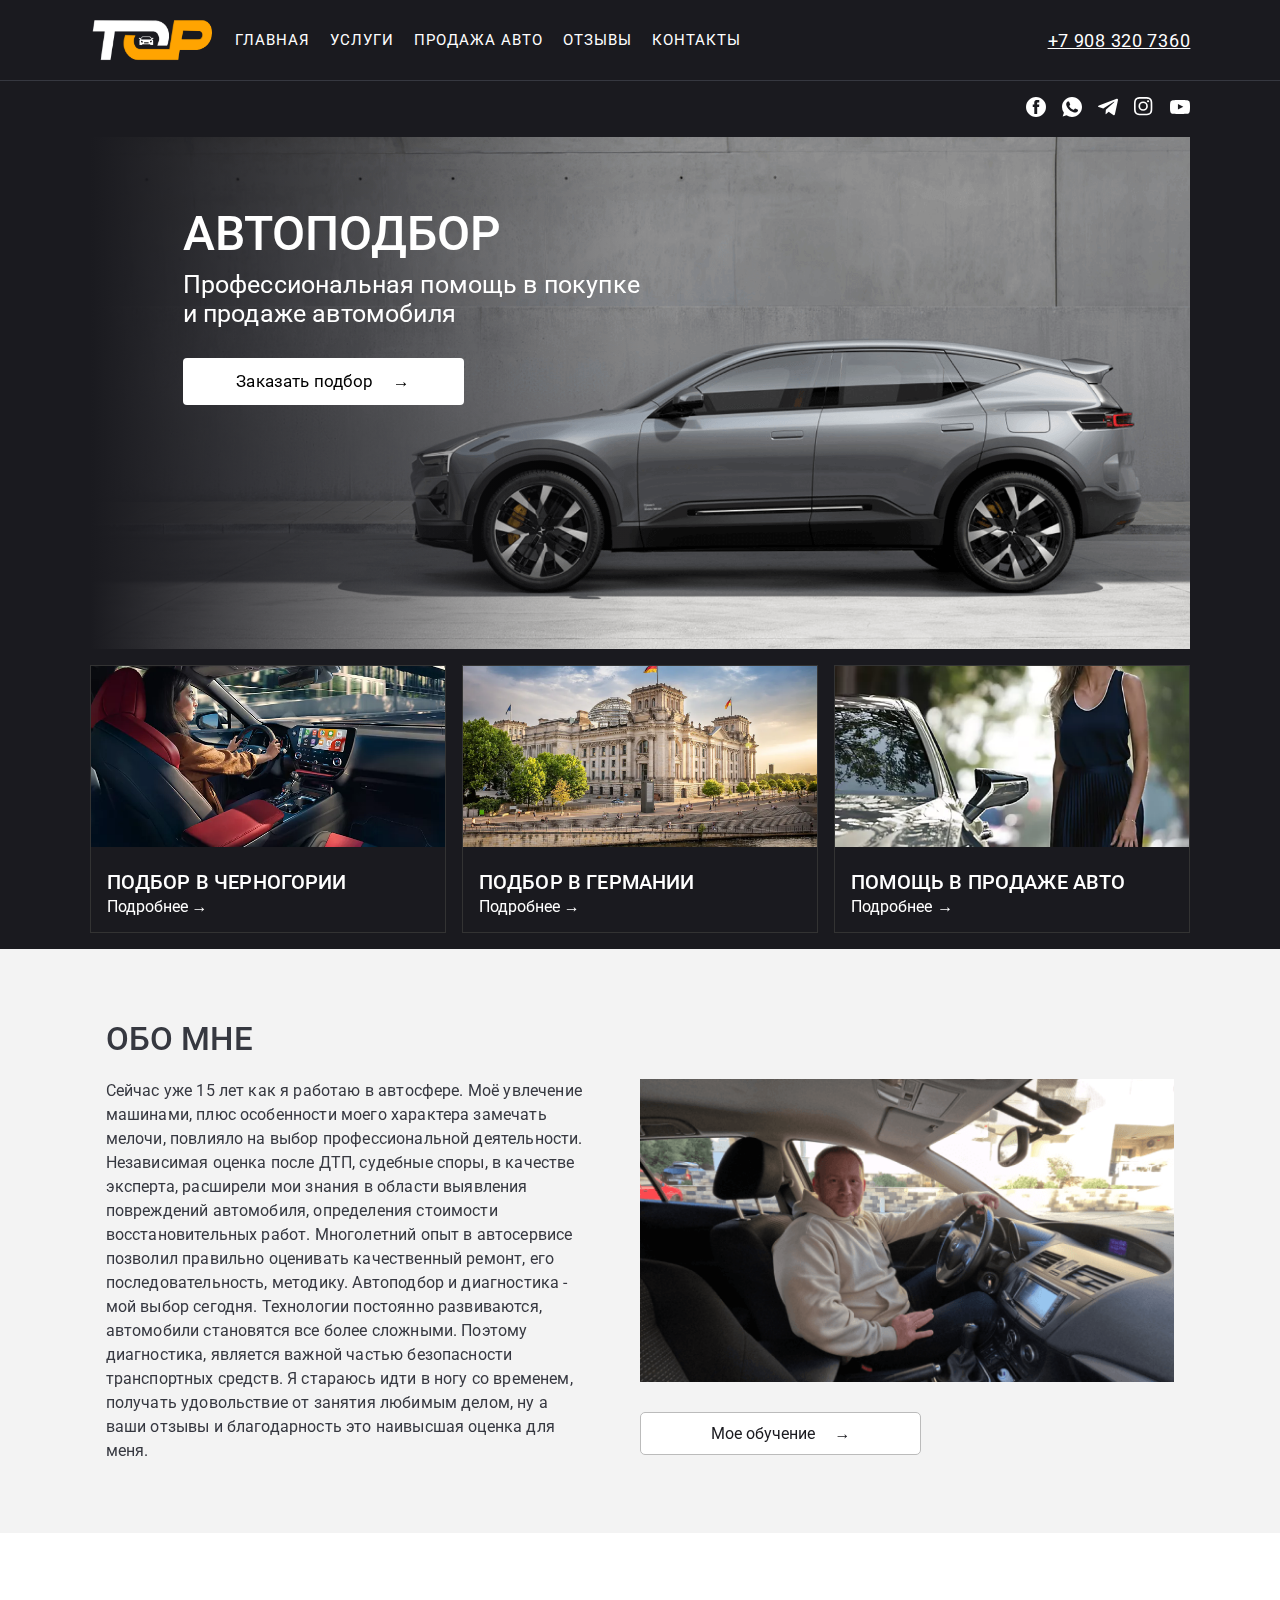
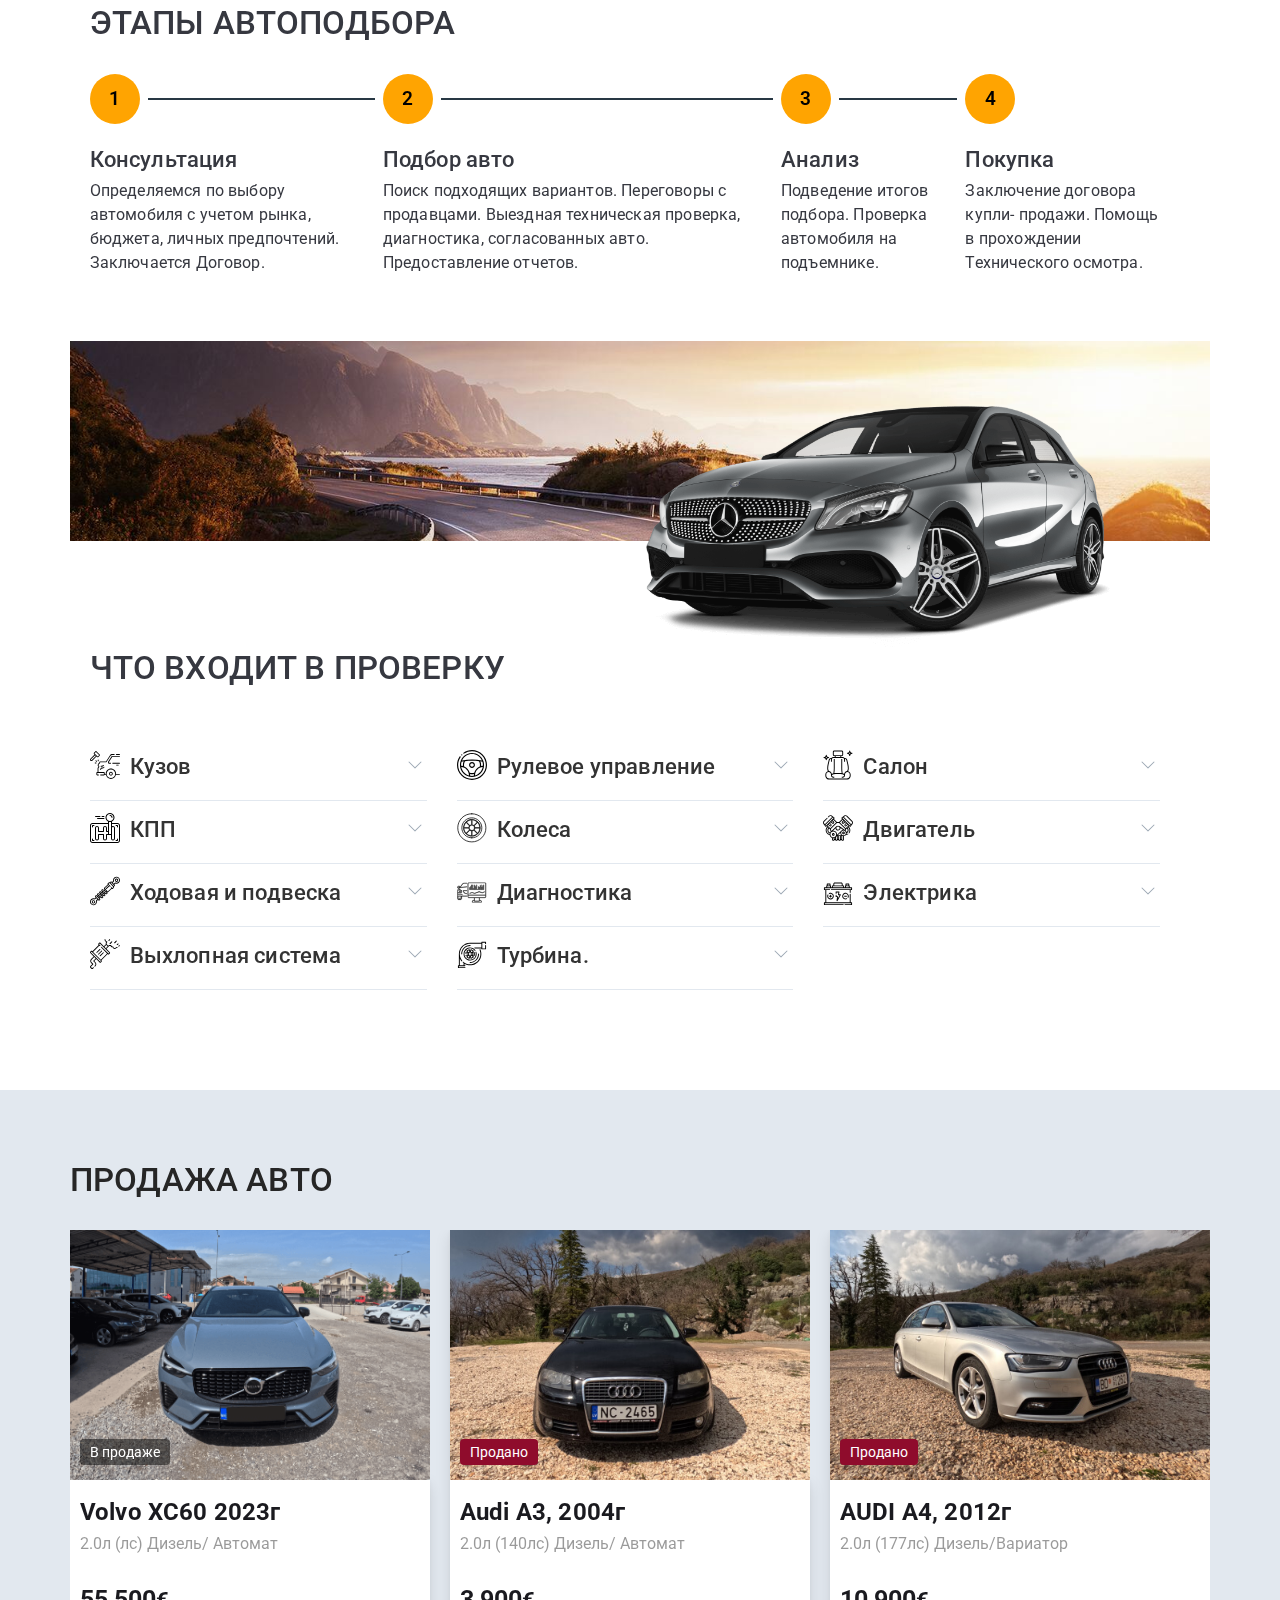
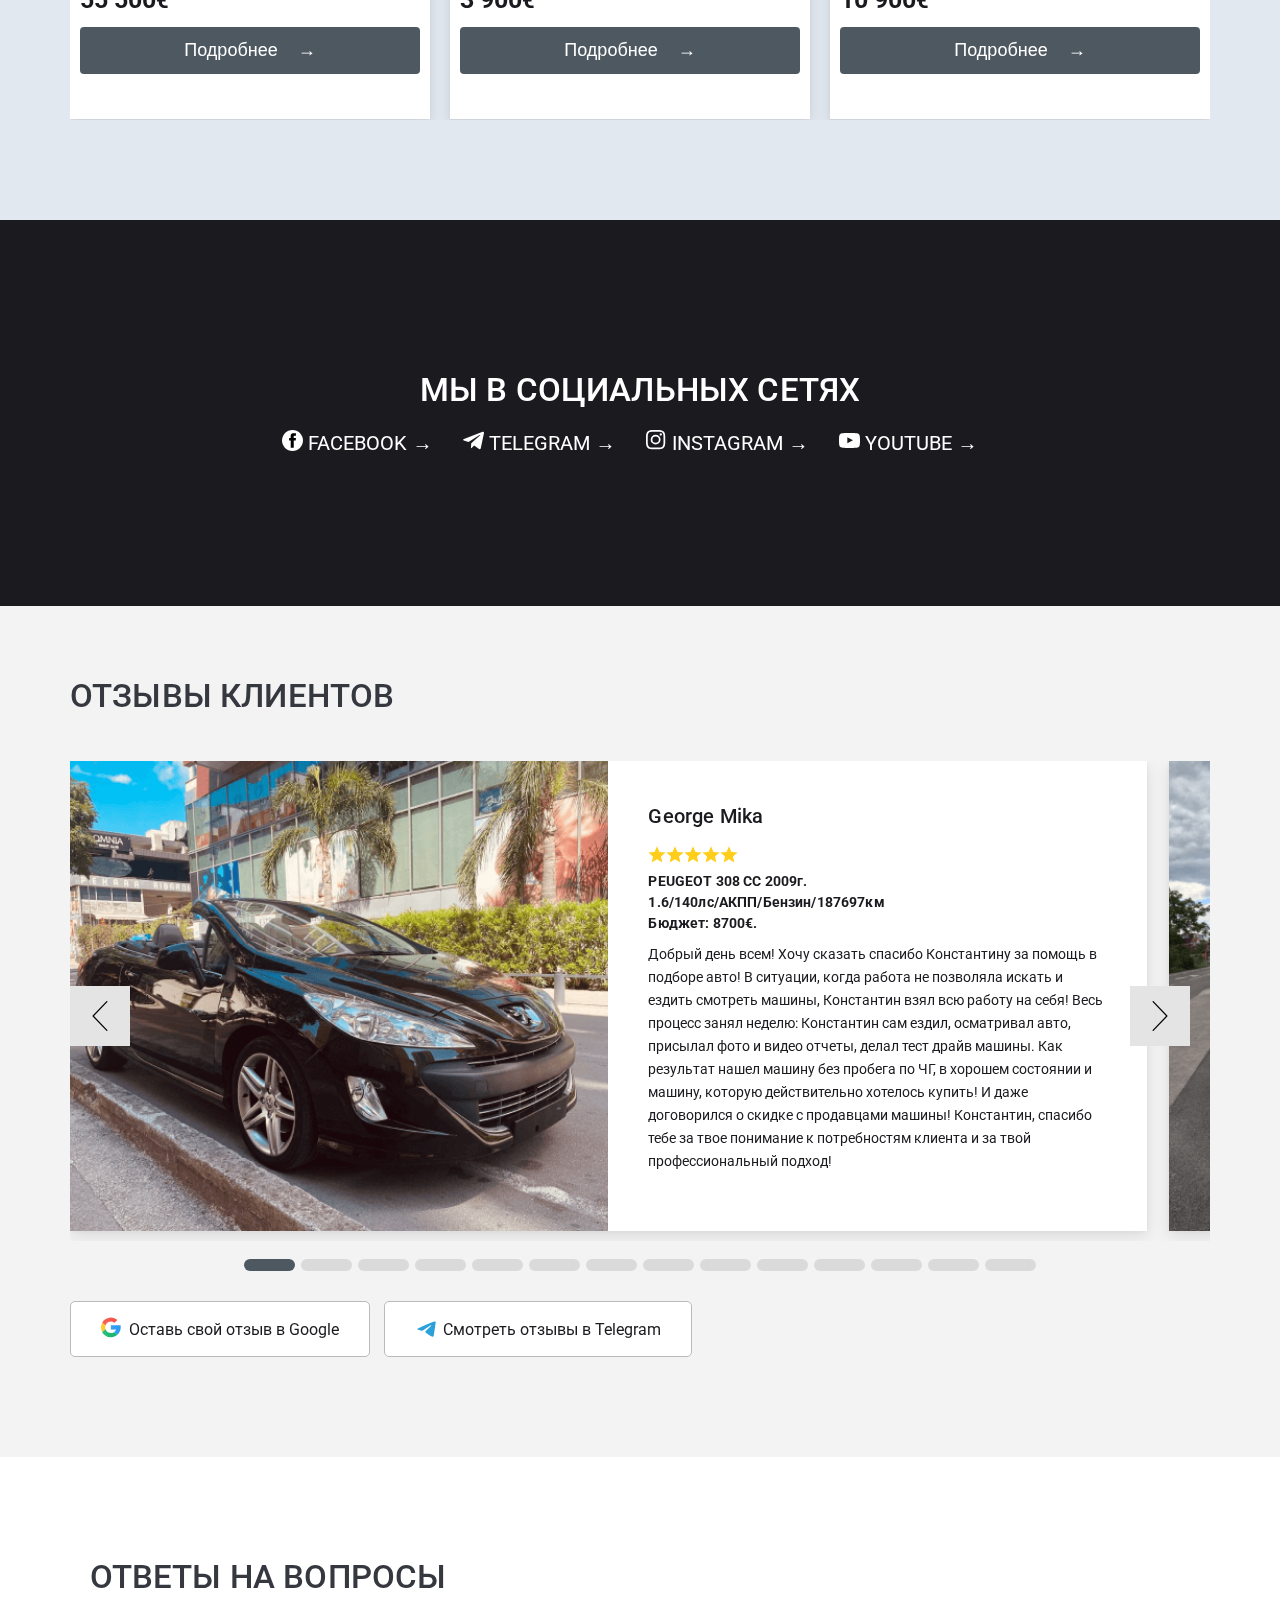
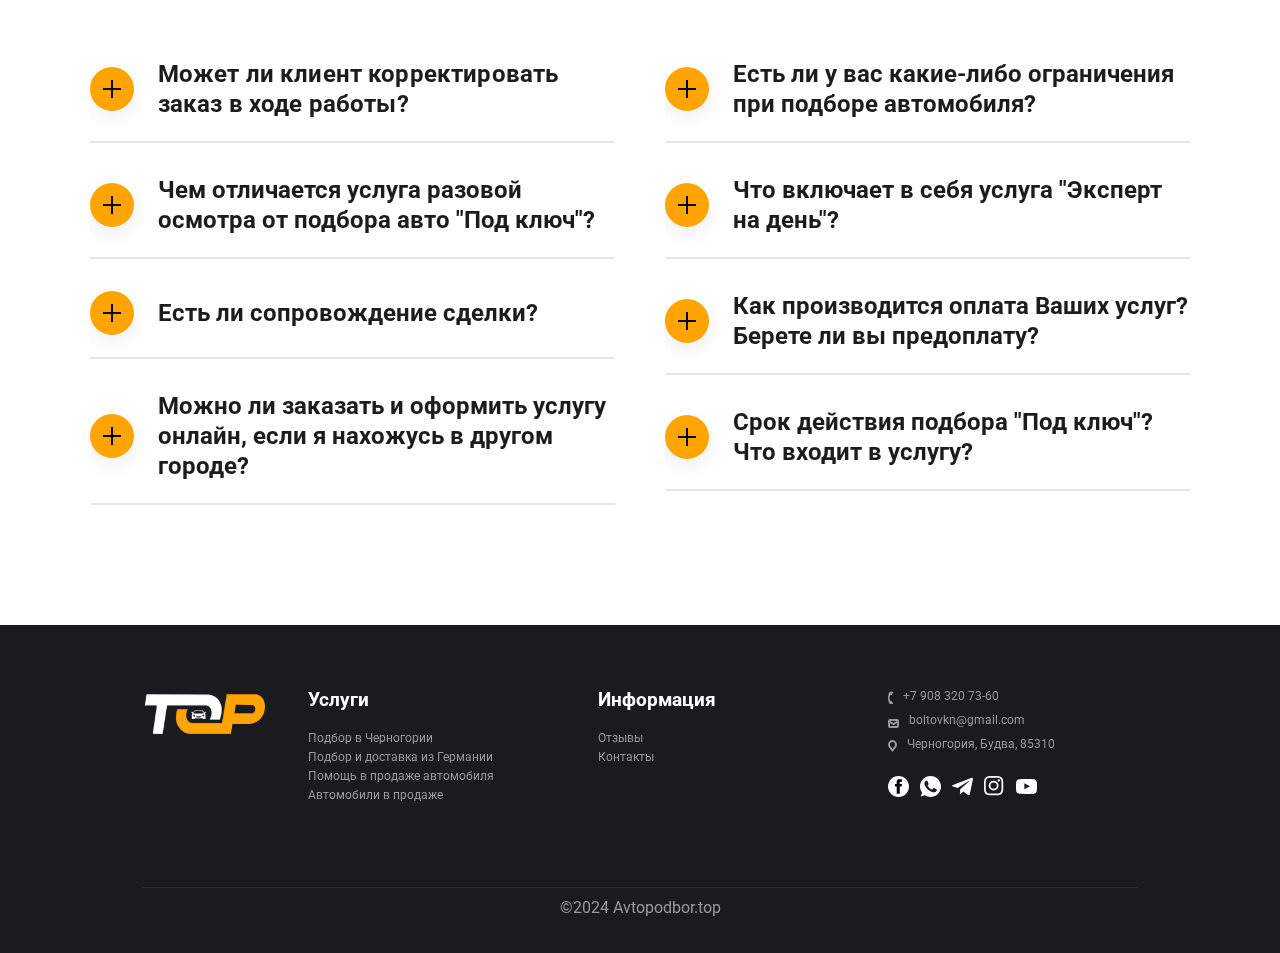
==== commit dac33265: "Add files via upload" ====
--- a/index.html
+++ b/index.html
@@ -10,7 +10,7 @@
 	<meta name="description"
 		content="Профессиональный подбор авто в Черногории. Комплексная проверка, диагностика, помощь в оформлении. Услуга автоподбора от 40 евро. Подробнее по WhatsApp ☎ +79083207360">
 	<meta property="og:type" content="website">
-	<meta property="og:image" content="images/og-img.png">
+	<meta property="og:image" content="images/img/og-img.png">
 	<!-- <meta property="og:image" content="https://avtopodbor.top/og-img.png"> -->
 	<meta property="og:locale" content="ru_RU">
 	<meta property="og:url" content="https://avtopodbor.top/">
@@ -169,7 +169,7 @@
 					</a>
 				</li>
 				<li class="social-item ">
-					<a title="Telegram" href="https://t.me/avtopodbor_bkn" target="_blank" rel="noopener noreferrer">
+					<a title="Telegram" href="https://t.me/avtopodbor_top" target="_blank" rel="noopener noreferrer">
 						<wb-icon name="telegram" class="footer-hydrated" aria-hidden="true">
 							<svg xmlns="http://www.w3.org/2000/svg" viewBox="0 0 24 24">
 								<path
@@ -179,7 +179,7 @@
 					</a>
 				</li>
 				<li class="social-item ">
-					<a title="Instagram" href="https://instagram.com/avtopodbor_bkn" target="_blank" rel="noopener noreferrer">
+					<a title="Instagram" href="https://instagram.com/avtopodbor.top" target="_blank" rel="noopener noreferrer">
 						<wb-icon name="instagram" class="footer-hydrated" aria-hidden="true">
 							<svg xmlns="http://www.w3.org/2000/svg" viewBox="0 0 24 24">
 								<path
@@ -207,7 +207,6 @@
 			</ul>
 		</div>
 	</div>
-
 	<!-- Main-picture -->
 	<section class="picture ">
 		<div class="block-container-big ">
@@ -239,7 +238,6 @@
 			</div>
 		</div>
 	</section>
-
 	<!-- Cards -->
 	<section class="card-section">
 		<div class="card block-container-big">
@@ -293,7 +291,6 @@
 			</div>
 		</div>
 	</section>
-
 	<!-- About-me -->
 	<section class="about-me" id="block3">
 		<div class="block-container">
@@ -391,7 +388,6 @@
 			</div>
 		</div>
 	</section>
-
 	<!-- Steps -->
 	<section>
 		<div class="step-wrapper">
@@ -453,7 +449,6 @@
 			</div>
 		</div>
 	</section>
-
 	<!-- Line-picture -->
 	<section class="line-picture">
 		<div class="img-line-box ">
@@ -462,7 +457,6 @@
 			</div>
 		</div>
 	</section>
-
 	<!-- AccordionIcon -->
 	<section class="accordion-section block-container-big">
 		<div class="accordion-header">
@@ -652,7 +646,6 @@
 			</div>
 		</ul>
 	</section>
-
 	<!-- Swiper-slider-transformer -->
 	<section class="swiper-slider-transformer" id="block4">
 		<div class="block-container-big-slider">
@@ -730,7 +723,6 @@
 			</div>
 		</div>
 	</section>
-
 	<!-- Social-link-block -->
 	<section class="social-link-block">
 		<div class="block-container">
@@ -1337,7 +1329,6 @@
 		</div>
 		</div>
 	</section>
-
 	<!-- js-itc-slider -->
 	<script>
 		document.addEventListener('DOMContentLoaded', () => {
@@ -1545,10 +1536,6 @@
 			</div>
 		</div>
 	</section>
-
-	
-
-
 	</main>
 	<!-- up-arrow -->
 	<div class="up-arrow">
@@ -1558,34 +1545,16 @@
 					</svg>
 				</wb-icon></span></div>
 	</div>
-
-
-
-
-
-
-
 	<!-- FOOTER -->
 	<footer class="footer">
-		
-		
-
-
 		<div class="footer-container ">
-
-
 			<div class="footer-row">
-			
-				<div class=" footer-item  footer-item-logo" style="width: 300px;">
+				<div class="footer-item-logo" style="">
 					<div class="footer-logo">
 						<a href="index.html"><img src="images/img/logo4.png" alt="logo"></a>
 					</div>
 				</div>
-
-
-
 				<div class="footer-row2">
-					<!-- 1 -->
 					<div class="footer-item footer-item1">
 						<h3>Услуги</h3>
 						<a class="footer-link" href="services-montenegro.html">Подбор в Черногории</a>
@@ -1593,15 +1562,12 @@
 						<a class="footer-link" href="services-sale.html">Помощь в продаже автомобиля</a>
 						<a class="footer-link" href="sale.html">Автомобили в продаже</a>
 					</div>
-					<!-- 2 -->
 					<div class="footer-item footer-item2">
 						<h3>Информация</h3>
 						<a class="footer-link" href="reviews.html">Отзывы </a>
 						<a class="footer-link" href="contacts.html">Контакты</a>
 					</div>
-					<!-- 3 -->
 					<div class="footer-item footer-item3">
-
 						<div class="footer-icon tell ">
 							<i aria-hidden="true">
 								<svg xmlns="http://www.w3.org/2000/svg" width="5" height="13" viewBox="0 0 5 13">
@@ -1661,7 +1627,7 @@
 								</a>
 							</li>
 							<li class="nav-social-item footer-social-item">
-								<a title="Telegram" href="https://t.me/avtopodbor_bkn" target="_blank" rel="noopener noreferrer">
+								<a title="Telegram" href="https://t.me/avtopodbor_top" target="_blank" rel="noopener noreferrer">
 									<wb-icon name="telegram" class="footer-hydrated" aria-hidden="true">
 										<svg xmlns="http://www.w3.org/2000/svg" viewBox="0 0 24 24">
 											<path
@@ -1671,7 +1637,7 @@
 								</a>
 							</li>
 							<li class="social-item footer-social-item">
-								<a title="Instagram" href="https://instagram.com/avtopodbor_bkn" target="_blank"
+								<a title="Instagram" href="https://instagram.com/avtopodbor.top" target="_blank"
 									rel="noopener noreferrer">
 									<wb-icon name="instagram" class="footer-hydrated" aria-hidden="true">
 										<svg xmlns="http://www.w3.org/2000/svg" viewBox="0 0 24 24">
@@ -1737,7 +1703,6 @@
 			});
 		});
 	</script>
-
 	<!-- JS #accordion2 oткрываются один-->
 	<script>
 		new ItcAccordion(document.querySelector('#accordion2'), {
@@ -1750,7 +1715,6 @@
 			alwaysOpen: true
 		});
 	</script>
-
 	<!--JS---Swiper-slider-transformer -->
 	<script>
 		window.addEventListener('DOMContentLoaded', () => {
@@ -1812,7 +1776,6 @@
 			);
 		});
 	</script>
-
 	<!-- Modal window Reviews -->
 	<script>
 		//Сергей
@@ -1886,7 +1849,5 @@
 		});
 
 	</script>
-
 </body>
-
 </html>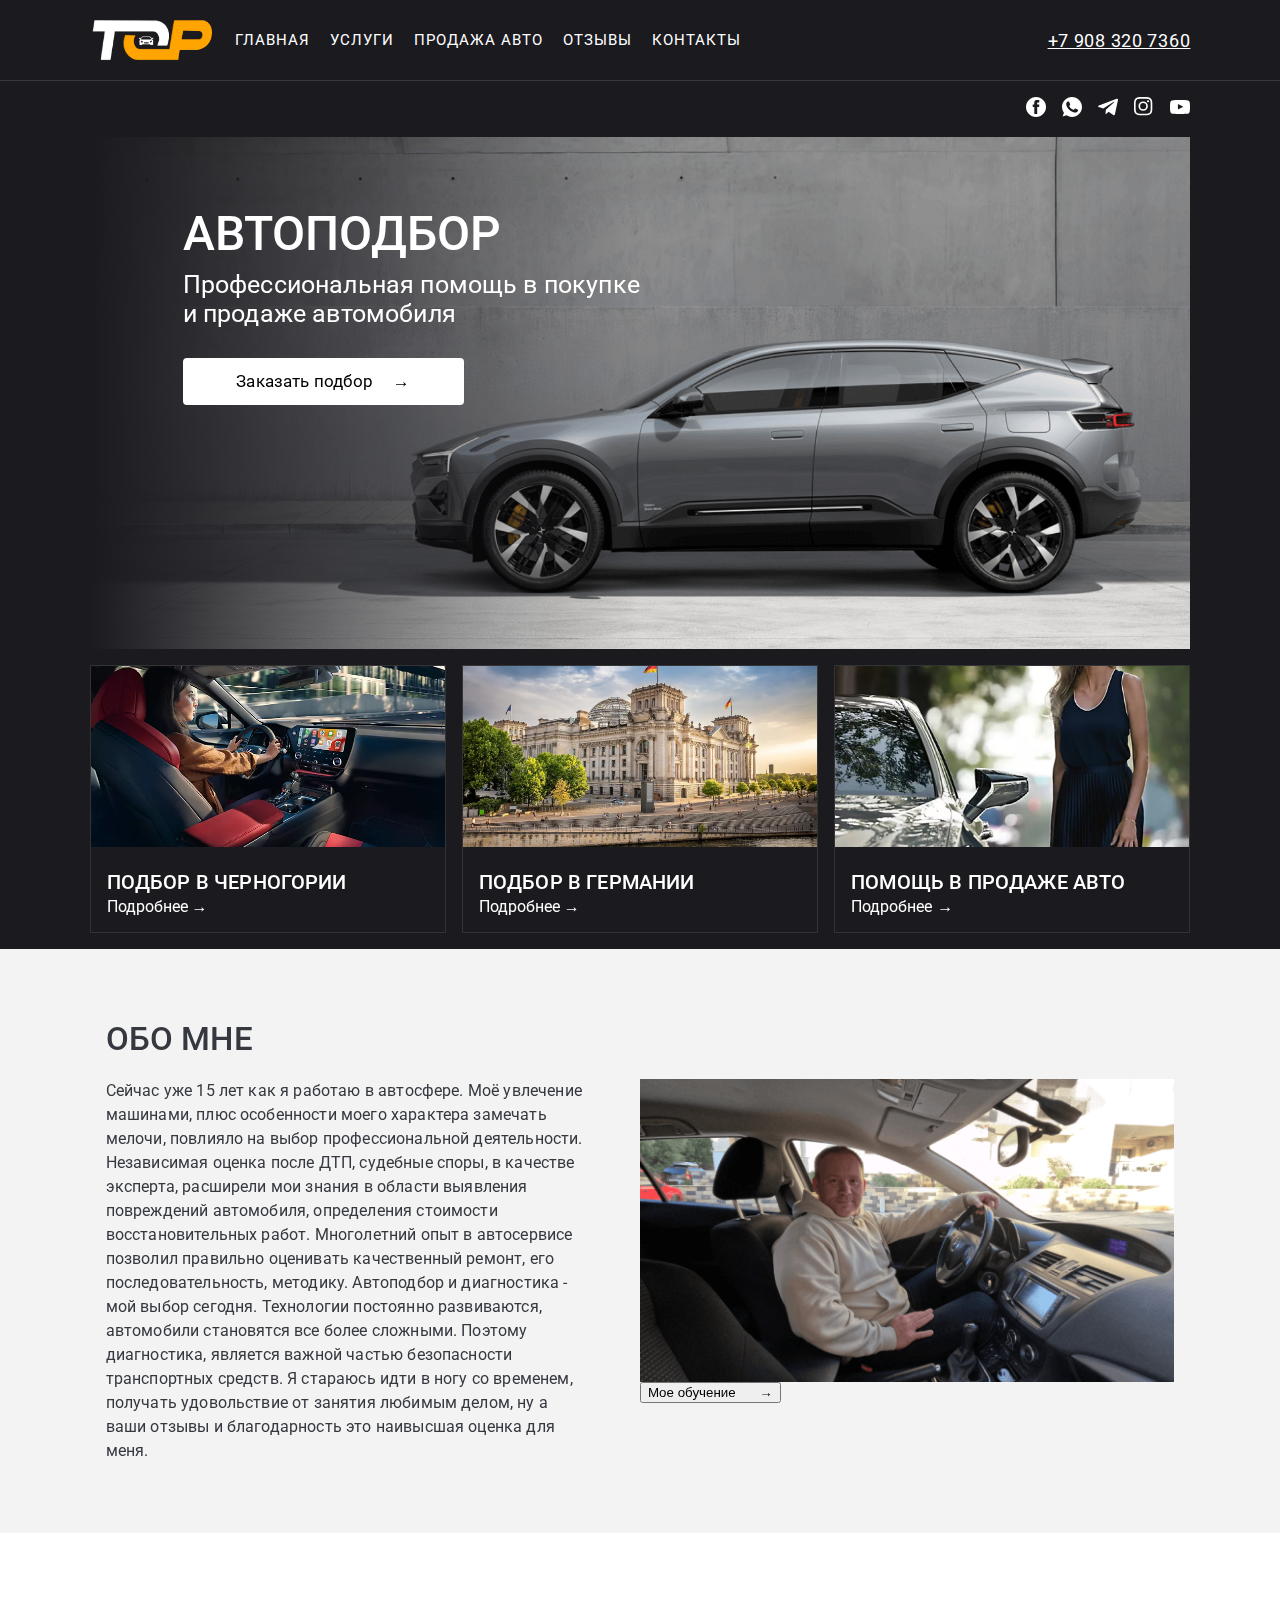
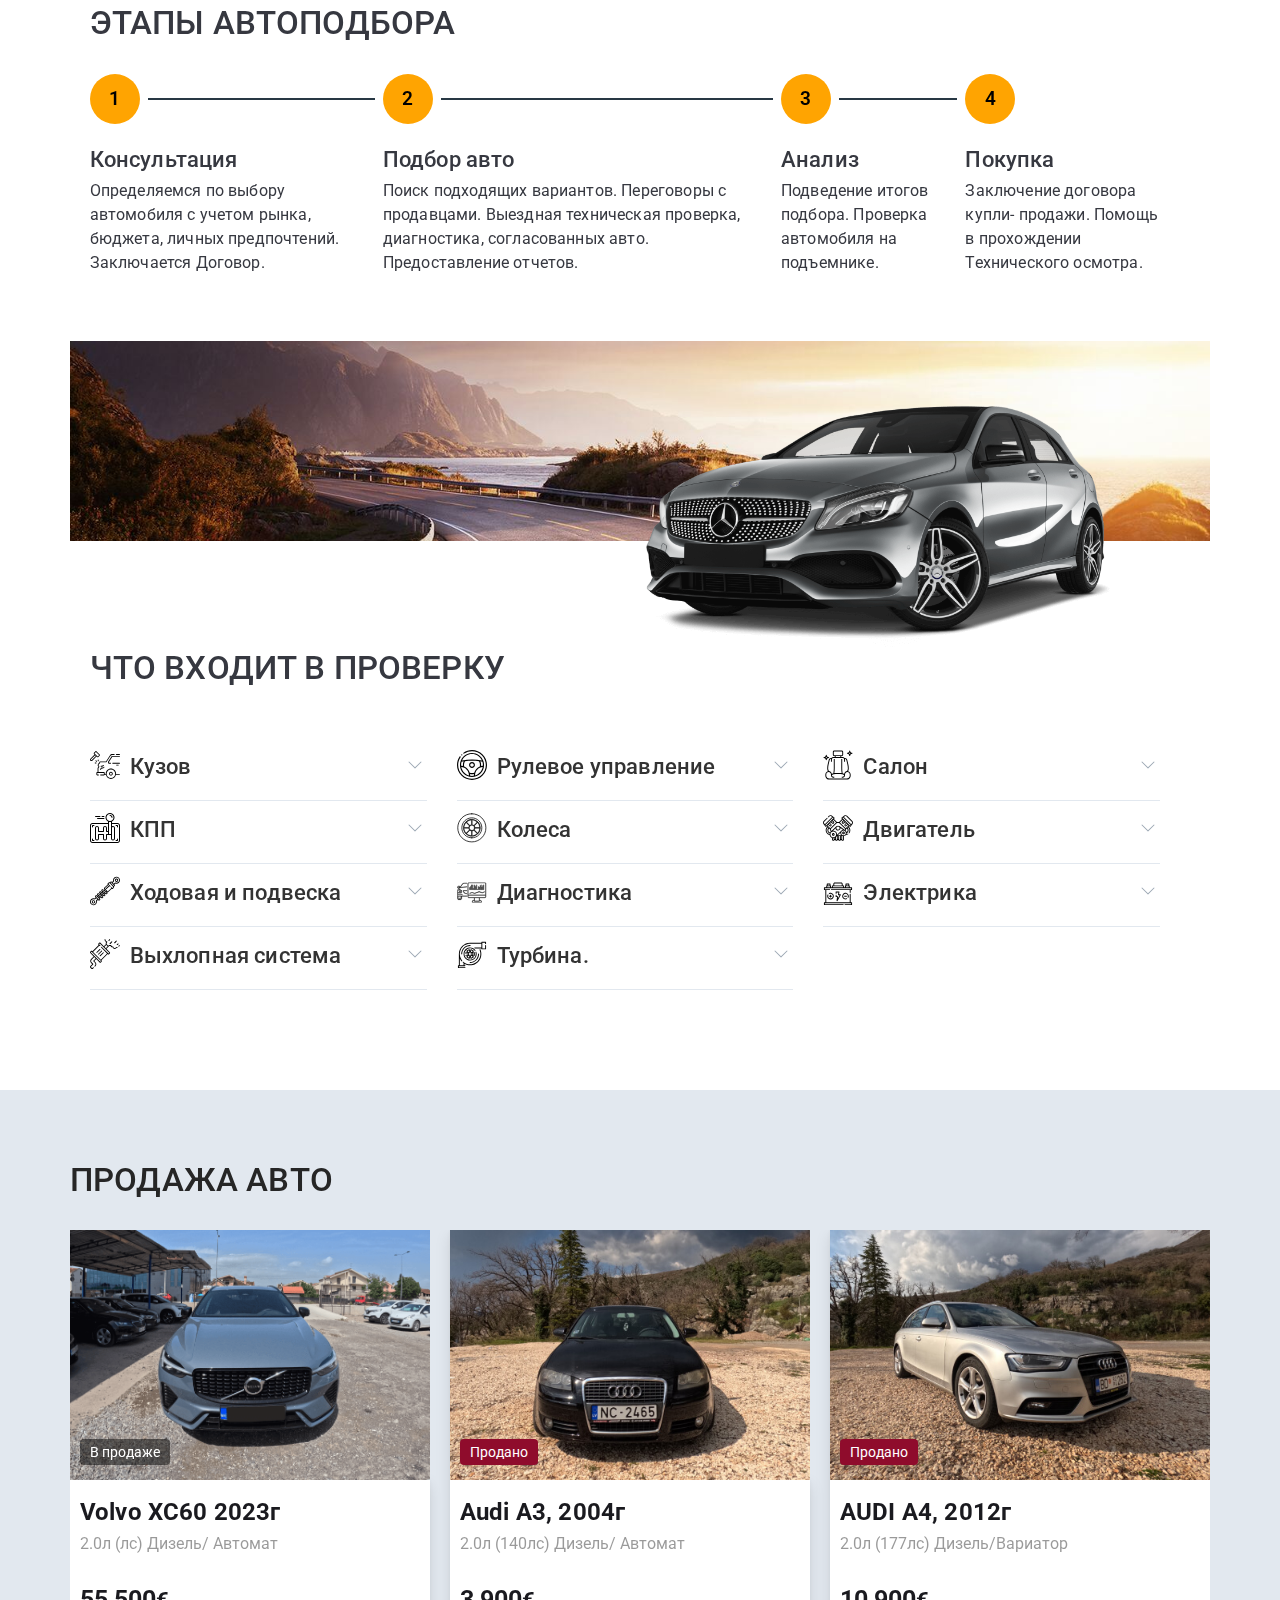
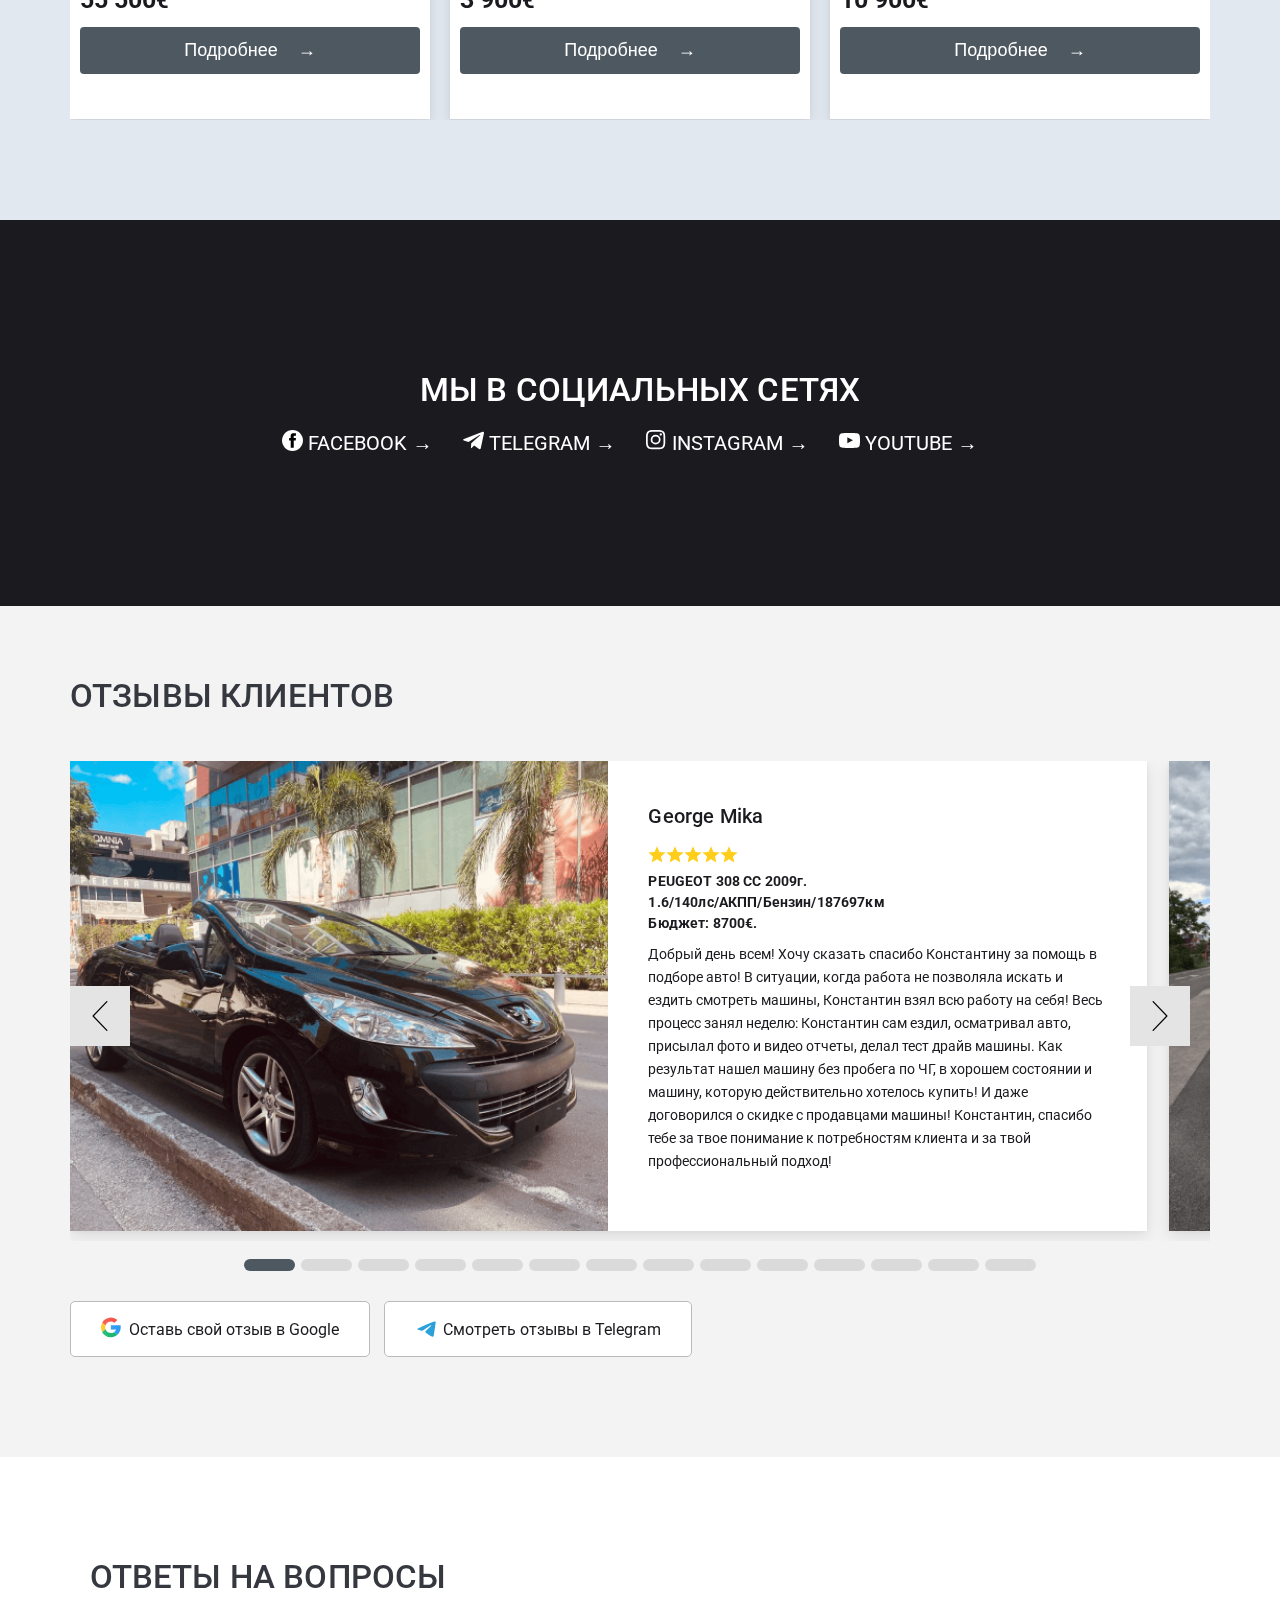
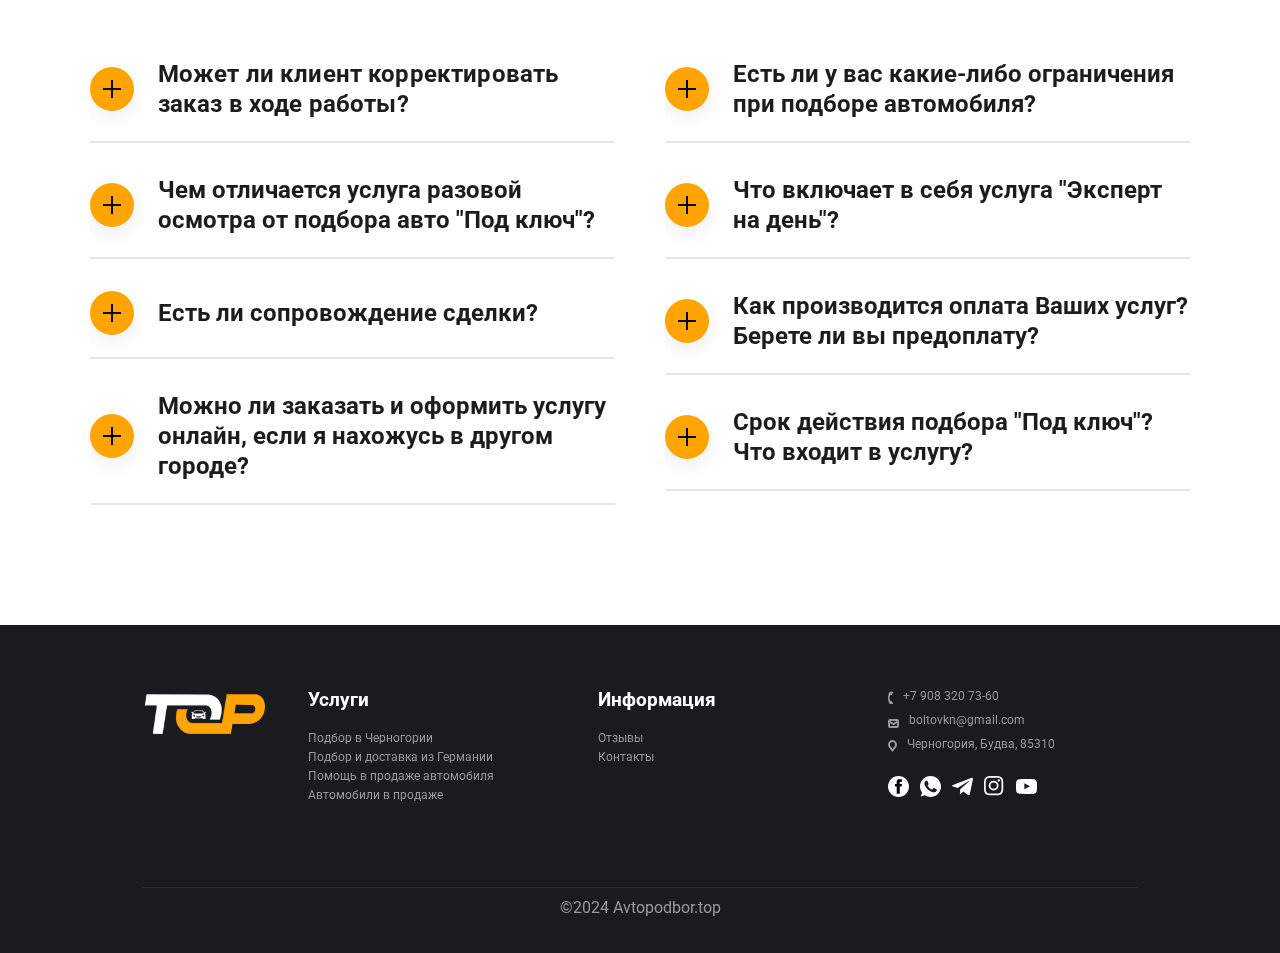
==== commit 595a896a: "Add files via upload" ====
--- a/index.html
+++ b/index.html
@@ -6,21 +6,20 @@
 	<title>Автоподбор Черногория|Подбор авто в Черногории</title>
 	<meta name="viewport" content="width=device-width, initial-scale=1.0">
 	<meta name="keywords"
-		contant="автоподбор Черногория, подбор авто в Черногории, авто подбор в Черногории, купить автомобиль в черногории, подбор авто Черногория, услуги автоподбора в Черногории, проверка автомобиля перед покупкой, подбор авто с пробегом.">
+		contant="автоподбор Черногория, подбор авто в Черногории, услуги автоподбора в Черногории, проверка автомобиля перед покупкой, подбор авто с пробегом.">
 	<meta name="description"
 		content="Профессиональный подбор авто в Черногории. Комплексная проверка, диагностика, помощь в оформлении. Услуга автоподбора от 40 евро. Подробнее по WhatsApp ☎ +79083207360">
 	<meta property="og:type" content="website">
-	<meta property="og:image" content="images/img/og-img.png">
-	<!-- <meta property="og:image" content="https://avtopodbor.top/og-img.png"> -->
+	<meta property="og:image" content="https://avtopodbor.top/og-img.png">
 	<meta property="og:locale" content="ru_RU">
 	<meta property="og:url" content="https://avtopodbor.top/">
 	<meta property="og:site_name" content="Avtopodbor.top">
 	<meta property="og:title" content="Подбор авто в Черногории.">
 	<meta property="og:description"
 		content="Услуга автоподбора в Черногории. Профессиональная помощь в покупке и продаже авто. WhatsApp ☎ +79083207360">
-	<link rel="stylesheet" type="text/css" href="css/global.css">
-	<link rel="stylesheet" type="text/css" href="css/header.css">
-	<link rel="stylesheet" type="text/css" href="css/underheader.css">
+	<link rel="stylesheet" type="text/css" href="css/global.css"  media="all" onload="this.media='all';">
+	<link rel="stylesheet" type="text/css" href="css/header.css"  media="all" onload="this.media='all';">
+	<link rel="stylesheet" type="text/css" href="css/underheader.css"  media="all" onload="this.media='all';">
 	<link rel="stylesheet" type="text/css" href="css/cards.css" media="all" onload="this.media='all';">
 	<link rel="stylesheet" type="text/css" href="css/contacts.css" media="all" onload="this.media='all';">
 	<link rel="stylesheet" type="text/css" href="css/services-germany.css" media="all" onload="this.media='all';">
@@ -30,7 +29,6 @@
 	<link rel="stylesheet" type="text/css" href="css/modal.css" media="all" onload="this.media='all';">
 	<link rel="stylesheet" type="text/css" href="css/steps.css" media="all" onload="this.media='all';">
 	<link rel="stylesheet" type="text/css" href="css/accordionIcon.css" media="all" onload="this.media='all';">
-	<link rel="stylesheet" type="text/css" href="css/sale.css" media="all" onload="this.media='all';">
 	<link rel="stylesheet" type="text/css" href="css/block-auto.css" media="all" onload="this.media='all';">
 	<link rel="stylesheet" type="text/css" href="css/social-link.css" media="all" onload="this.media='all';">
 	<link rel="stylesheet" type="text/css" href="css/itc-slider-1item.css" media="all" onload="this.media='all';">
@@ -217,24 +215,13 @@
 					<div class="main-picture-text__header">
 						<h1 class="text__h1">АВТОПОДБОР</h1>
 						<p class="tagline-p">Профессиональная помощь в покупке и продаже автомобиля</p>
-
-
 						<div class="box-button box-button-picture">
 							<a class="btn" href="https://wa.me/79083207360" title="WhatsApp" target="_blank"
 								rel="noopener noreferrer">
 								Заказать подбор <span style="padding-left: 20px;">→</span></a>
 						</div>
-
-
-					</div>
-
-
+					</div>
 				</div>
-
-
-
-
-
 			</div>
 		</div>
 	</section>
@@ -245,7 +232,7 @@
 				<a href="services-montenegro.html">
 					<div class="card-item-wrapper">
 						<div class="block-img">
-							<img src="images/img/card1.png" alt="Услуги подбора авто в Черногории. Избражение Автомобиля внутри. ">
+							<img src="images/img/card1.png" alt="Девушка за рулем авто.">
 							<div class="card-gradient"></div>
 						</div>
 						<div class="card-title">
@@ -256,12 +243,11 @@
 						</div>
 					</div>
 			</div>
-
 			<div class="card-item  ">
 				<a href="services-germany.html">
 					<div class="card-item-wrapper">
 						<div class="block-img">
-							<img src="images/img/card2.png">
+							<img src="images/img/card2.png" alt="Здание Рейхстага.">
 							<div class="card-gradient"></div>
 						</div>
 						<div class="card-title">
@@ -272,12 +258,11 @@
 					</div>
 				</a>
 			</div>
-			<!-- 3 -->
-			<div class="card-item  ">
+				<div class="card-item  ">
 				<a href="services-sale.html">
 					<div class="card-item-wrapper">
 						<div class="block-img">
-							<img src="images/img/card3.png">
+							<img src="images/img/card3.png" alt="Авто и девушка">
 							<div class="card-gradient"></div>
 						</div>
 						<div class="card-title">
@@ -311,17 +296,14 @@
 				</div>
 				<div class="about-me-img">
 					<div class="block-foto">
-						<img class="myfoto" src="images/img-about-me/about-me.png" alt="Фото эксперта по авто">
+						<img class="myfoto" src="images/img-about-me/about-me.png" alt="Фото эксперта">
 					</div>
 					<div class="container-modal">
 						<div class="button-modal">
-							<a class="" data-target="modal">Moе обучение <span style="padding-left: 20px;">→</span></a>
-						</div>
-
+							<button data-target="modal">Moе обучение <span style="padding-left: 20px;">→</span></button>
+						</div>
 						<div class="modal" id="modal">
 							<div class="modal-dialog">
-
-
 								<div class="modal-content">
 									<div class="modal-header">
 										<div class="modal-title">
@@ -428,15 +410,12 @@
 						<div class="step__text">
 							<h4 class="text__h5">Анализ</h4>
 							<p class="text16-36">Подведение итогов подбора. Проверка автомобиля на подъемнике.
-								<!-- результаты технического состояния авто, диагностика) Ведутся обсуждения. Выбирается наиболее подходящий
-								вариант. -->
-							</p>
+								</p>
 						</div>
 					</div>
 					<div class="step step1">
 						<div class="step__number-line">
 							<div class="step__namber num">4</div>
-
 						</div>
 						<div class="step__text">
 							<h4 class="text__h5">Покупка</h4>
@@ -444,7 +423,6 @@
 							</p>
 						</div>
 					</div>
-
 				</div>
 			</div>
 		</div>
@@ -461,13 +439,10 @@
 	<section class="accordion-section block-container-big">
 		<div class="accordion-header">
 			<h2 class="text__h2 th-black">ЧТО ВХОДИТ В ПРОВЕРКУ</h2>
-			<!-- <p class="text-p">При осмотре автомобиля максимально стараемся снизить будущие риски. </p> -->
 		</div>
 		<ul id="accordion1" class="accordion accordion-blocks">
-
 			<!-- container1 -->
 			<div class="accordion-block ">
-
 				<li class="accordion__item accordion__item-icon">
 					<div class="accordion__header  accordion__header-icon">
 						<div class="accordion__item__icon">
@@ -529,15 +504,12 @@
 						<p class="accordion__content">Визуально осматриваем выхлопную систему на предмет коррозии, качества
 							выхлопных
 							газов и наличия посторонних выбросов. Наличие катализатора или сажевого фильтра.
-
 						</p>
 					</div>
 				</li>
 			</div>
-
 			<!-- container2 -->
 			<div class="accordion-block">
-
 				<li class="accordion__item accordion__item-icon">
 					<div class="accordion__header  accordion__header-icon">
 						<div class="accordion__item__icon">
@@ -596,10 +568,8 @@
 					</div>
 				</li>
 			</div>
-
 			<!-- container3 -->
 			<div class="accordion-block">
-
 				<li class="accordion__item accordion__item-icon">
 					<div class="accordion__header  accordion__header-icon">
 						<div class="accordion__item__icon">
@@ -658,7 +628,7 @@
 					<div class="swiper-slide sst-item">
 						<a href="autoVolvoXC60.html" class="link-sst">
 							<div class="sst-header">
-								<img src="images/auto1/1.png" alt="">
+								<img src="images/auto1/1.png" alt="авто">
 								<span class="state not-sold">В продаже</span>
 								<!-- <span class="state sales">Продано</span> -->
 							</div>
@@ -670,18 +640,16 @@
 								<div class="sst-price">
 									<span class="numder">55 500</span><span class="euro">€</span>
 								</div>
-
 								<button class=" sst-btn" href="autoVolvoXC60.html">Подробнее <span
 										style="padding-left: 20px;">→</span></button>
 							</div>
-
 						</a>
 					</div>
 					<!-- 2 -->
 					<div class="swiper-slide sst-item">
 						<a href="autoAudiA3.html" class="link-sst">
 							<div class="sst-header">
-								<img src="images/AudiA3/1.jpg" alt="">
+								<img src="images/AudiA3/1.jpg" alt="авто">
 								<!-- <span class="state not-sold">В продаже</span> -->
 								<span class="state sales">Продано</span>
 							</div>
@@ -702,7 +670,7 @@
 					<div class="swiper-slide sst-item">
 						<a href="autoAudiA4.html" class="link-sst">
 							<div class="sst-header">
-								<img src="images/AudiA4/1.jpg" alt="">
+								<img src="images/AudiA4/1.jpg" alt="авто">
 								<span class="state sales">Продано</span>
 							</div>
 							<div class="sst-text">
@@ -866,7 +834,7 @@
 									</div>
 								</div>
 								<div class="itc-slider-item-img">
-									<img src="images/slides-sale/GOLF7.png" alt="">
+									<img src="images/slides-sale/GOLF7.png" alt="авто">
 								</div>
 							</div>
 						</div>
@@ -932,7 +900,7 @@
 									</div>
 								</div>
 								<div class="itc-slider-item-img">
-									<img src="images/slides-sale/AUDI A6.png" alt="">
+									<img src="images/slides-sale/AUDI A6.png" alt="авто">
 								</div>
 							</div>
 						</div>
@@ -964,7 +932,7 @@
 									</div>
 								</div>
 								<div class="itc-slider-item-img">
-									<img src="images/slides-sale/PEUGEOT 308-black.png" alt="">
+									<img src="images/slides-sale/PEUGEOT 308-black.png" alt="авто">
 								</div>
 							</div>
 						</div>
@@ -995,7 +963,7 @@
 									</div>
 								</div>
 								<div class="itc-slider-item-img">
-									<img src="images/slides-sale/HONDA.png" alt="">
+									<img src="images/slides-sale/HONDA.png" alt="авто">
 								</div>
 							</div>
 						</div>
@@ -1026,7 +994,7 @@
 									</div>
 								</div>
 								<div class="itc-slider-item-img">
-									<img src="images/slides-sale/PEUGEOT 308 .png" alt="">
+									<img src="images/slides-sale/PEUGEOT 308 .png" alt="авто">
 								</div>
 							</div>
 						</div>
@@ -1058,7 +1026,7 @@
 									</div>
 								</div>
 								<div class="itc-slider-item-img">
-									<img src="images/slides-sale/KIA STONIC.png" alt="">
+									<img src="images/slides-sale/KIA STONIC.png" alt="авто">
 								</div>
 							</div>
 						</div>
@@ -1090,7 +1058,7 @@
 									</div>
 								</div>
 								<div class="itc-slider-item-img">
-									<img src="images/slides-sale/Mersedes B180.png" alt="">
+									<img src="images/slides-sale/Mersedes B180.png" alt="авто">
 								</div>
 							</div>
 						</div>
@@ -1122,7 +1090,7 @@
 									</div>
 								</div>
 								<div class="itc-slider-item-img">
-									<img src="images/slides-sale/reno3.png" alt="">
+									<img src="images/slides-sale/reno3.png" alt="авто">
 								</div>
 							</div>
 						</div>
@@ -1154,7 +1122,7 @@
 									</div>
 								</div>
 								<div class="itc-slider-item-img">
-									<img src="images/slides-sale/SCIROCCO.png" alt="">
+									<img src="images/slides-sale/SCIROCCO.png" alt="авто">
 								</div>
 							</div>
 						</div>
@@ -1186,7 +1154,7 @@
 									</div>
 								</div>
 								<div class="itc-slider-item-img">
-									<img src="images/slides-sale/TOURAN.png" alt="">
+									<img src="images/slides-sale/TOURAN.png" alt="авто">
 								</div>
 							</div>
 						</div>
@@ -1216,7 +1184,7 @@
 									</div>
 								</div>
 								<div class="itc-slider-item-img">
-									<img src="images/slides-sale/MG.png" alt="">
+									<img src="images/slides-sale/MG.png" alt="авто">
 								</div>
 							</div>
 						</div>
@@ -1248,7 +1216,7 @@
 									</div>
 								</div>
 								<div class="itc-slider-item-img">
-									<img src="images/slides-sale/cooper.png" alt="">
+									<img src="images/slides-sale/cooper.png" alt="авто">
 								</div>
 							</div>
 						</div>
@@ -1850,4 +1818,5 @@
 
 	</script>
 </body>
+
 </html>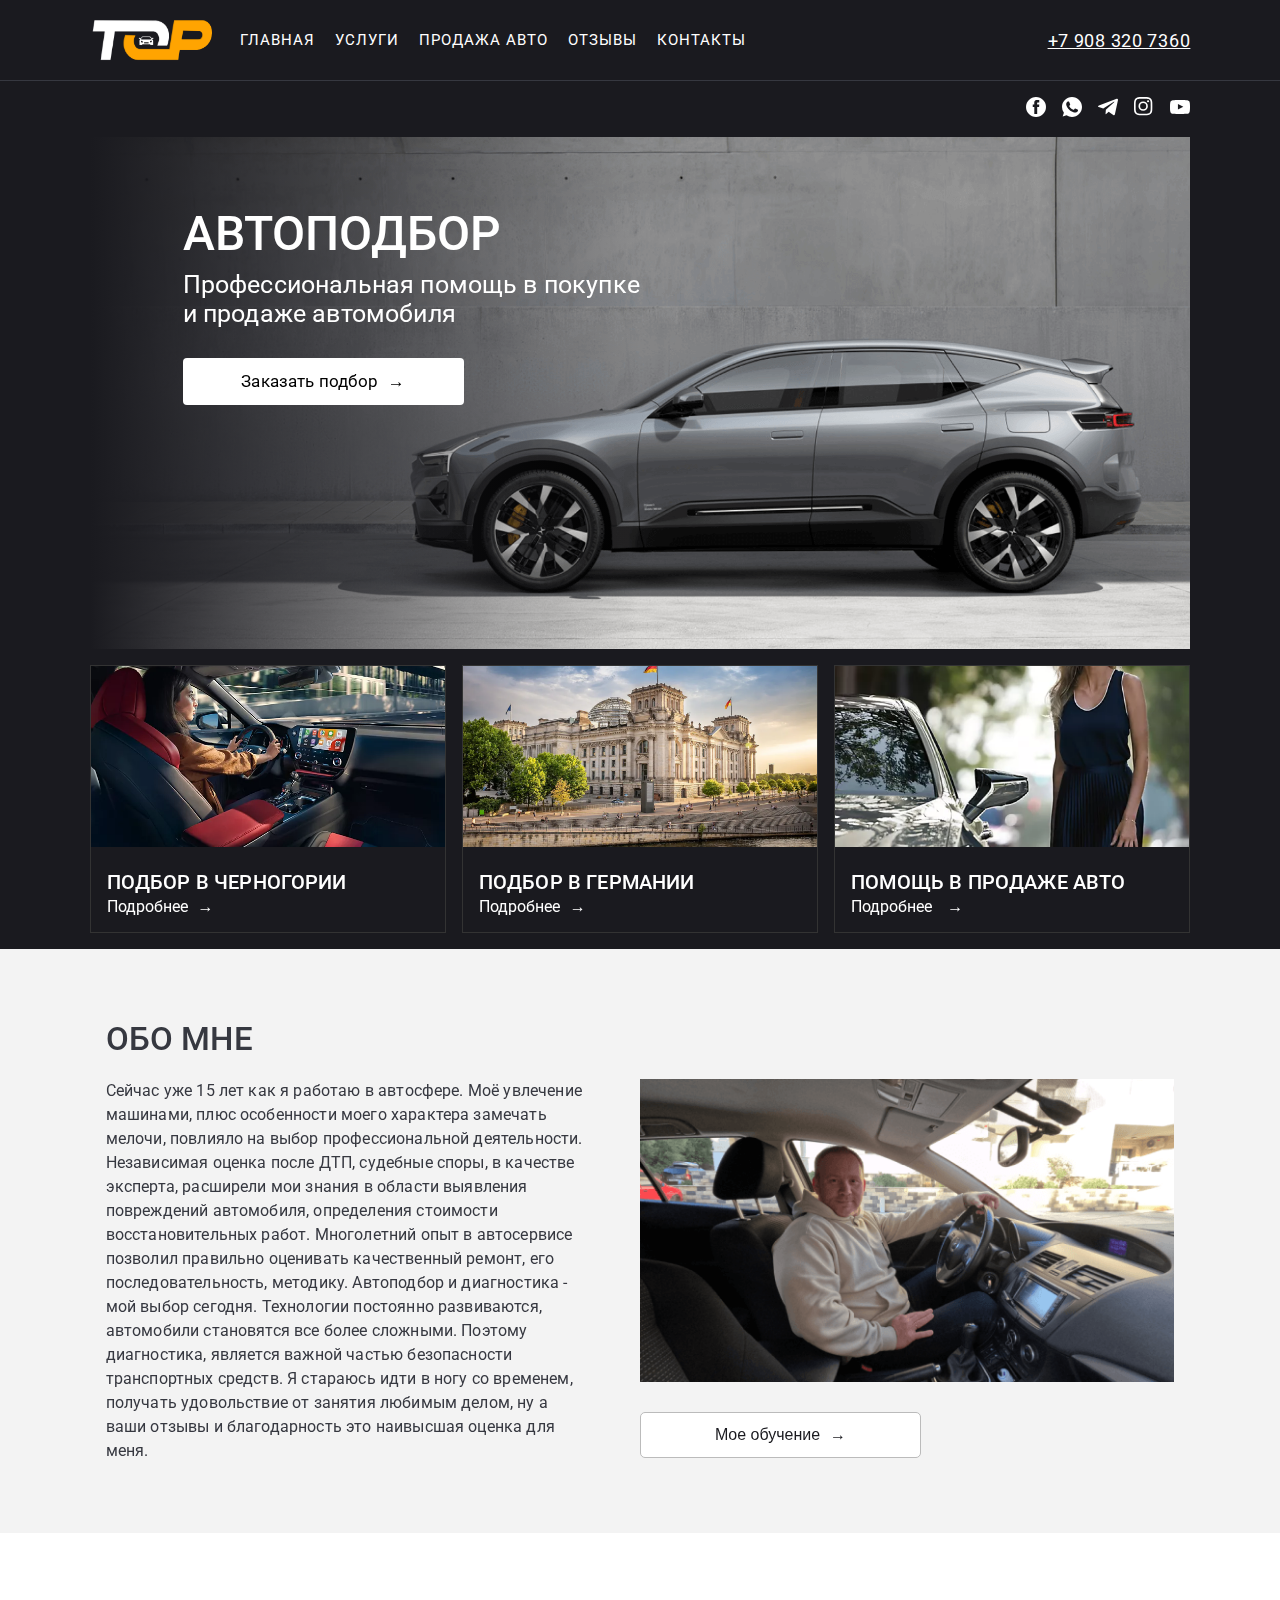
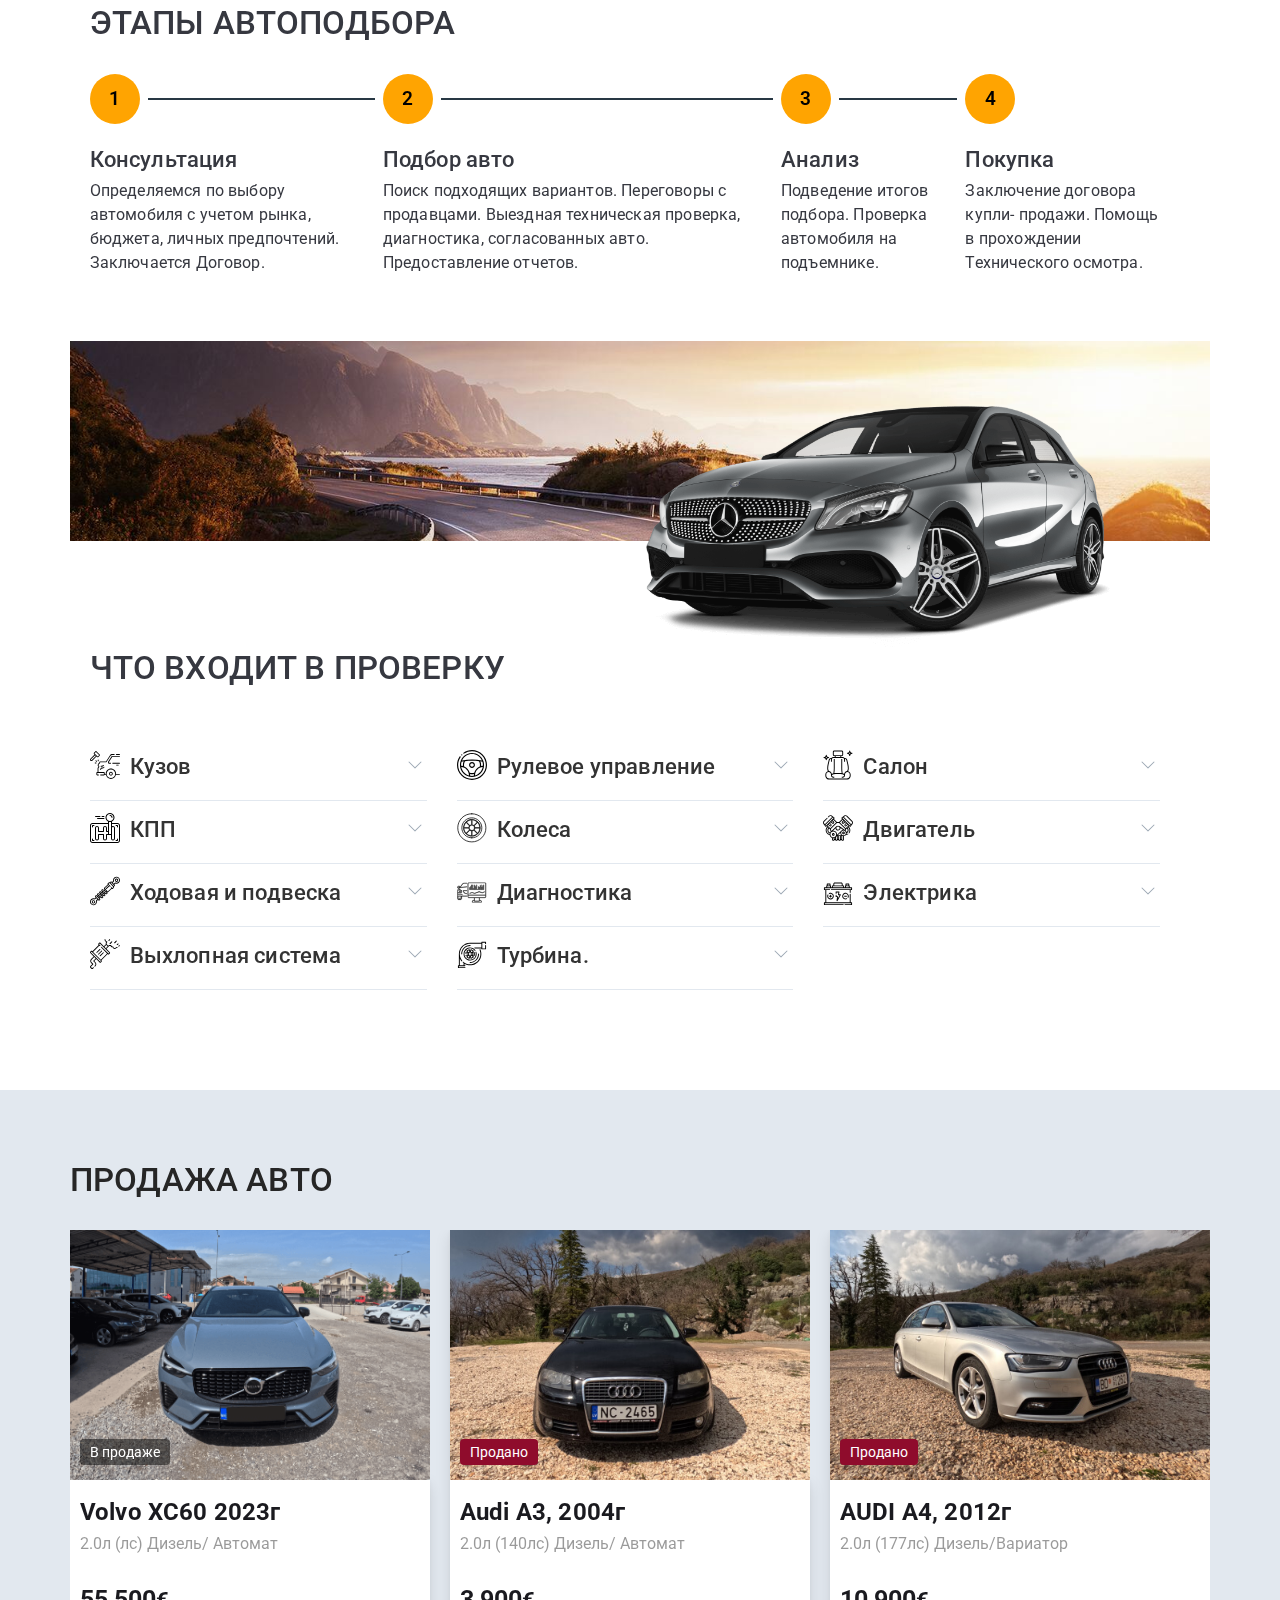
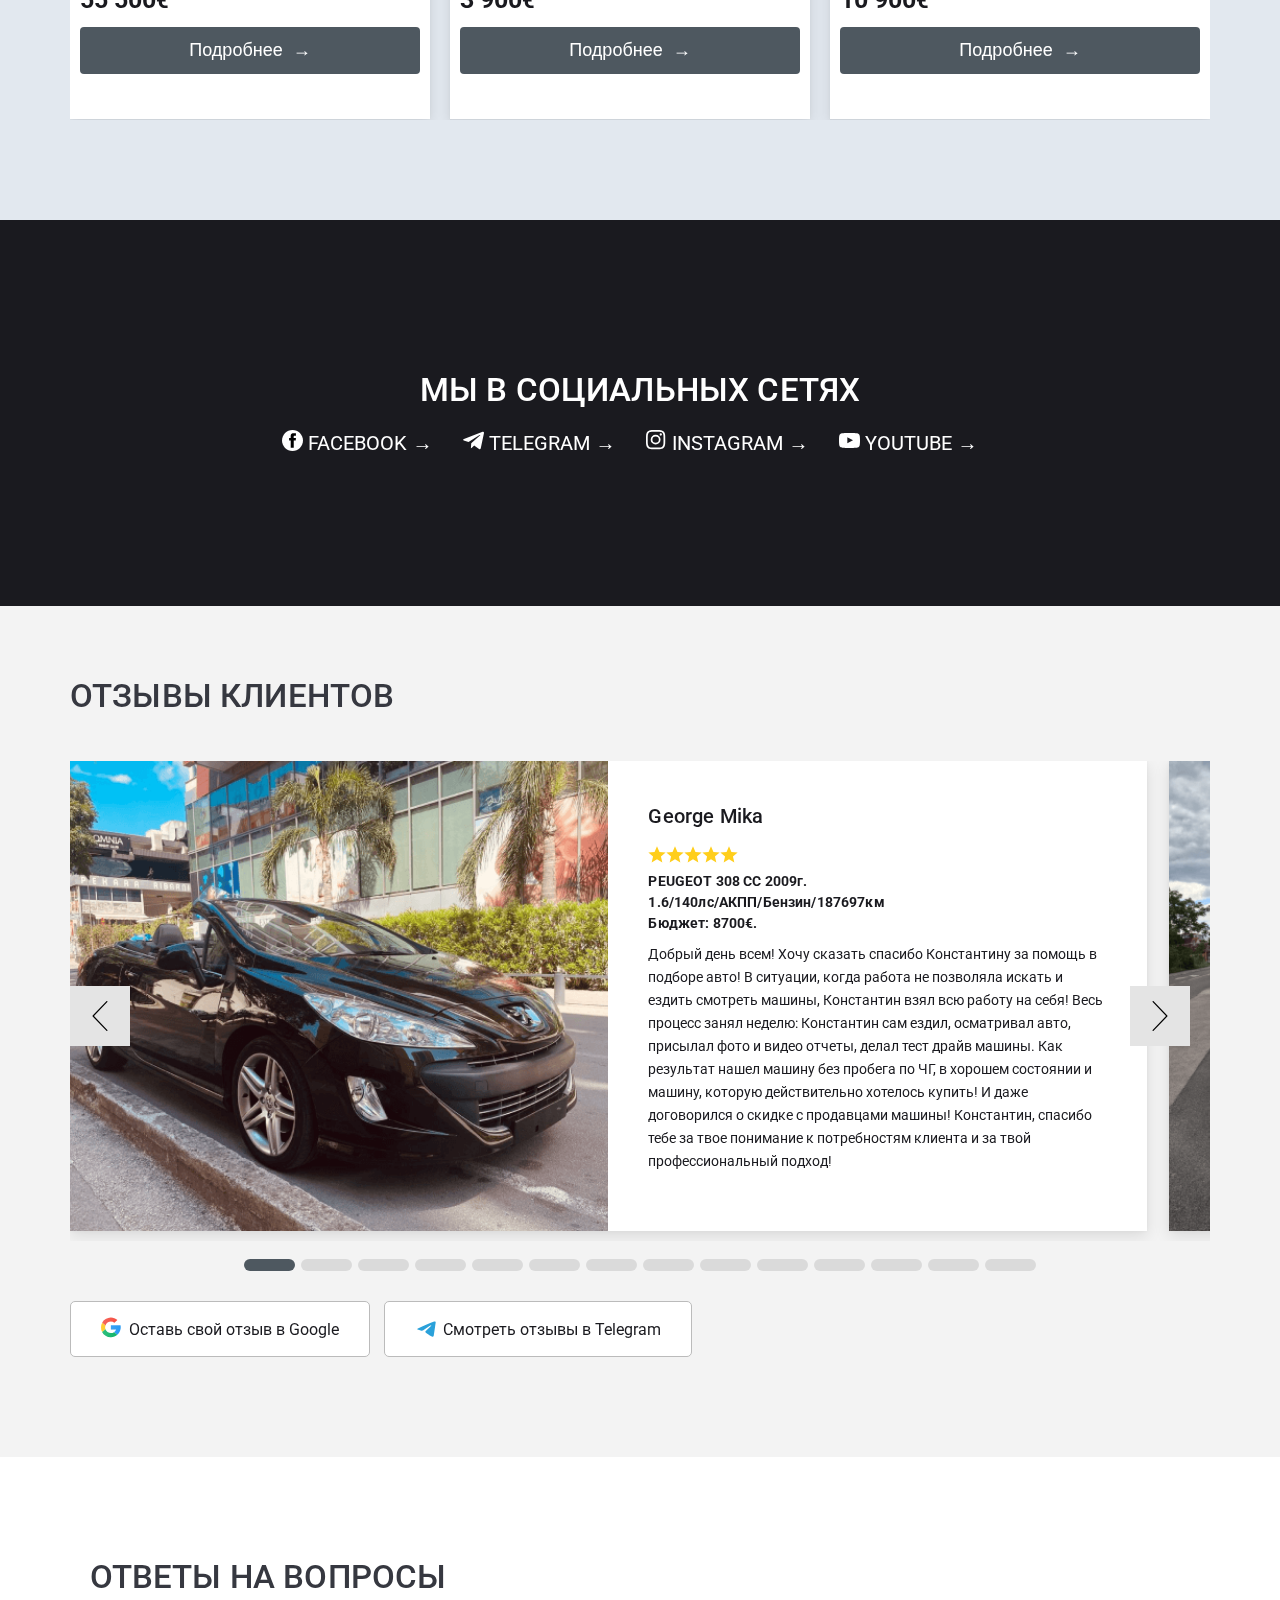
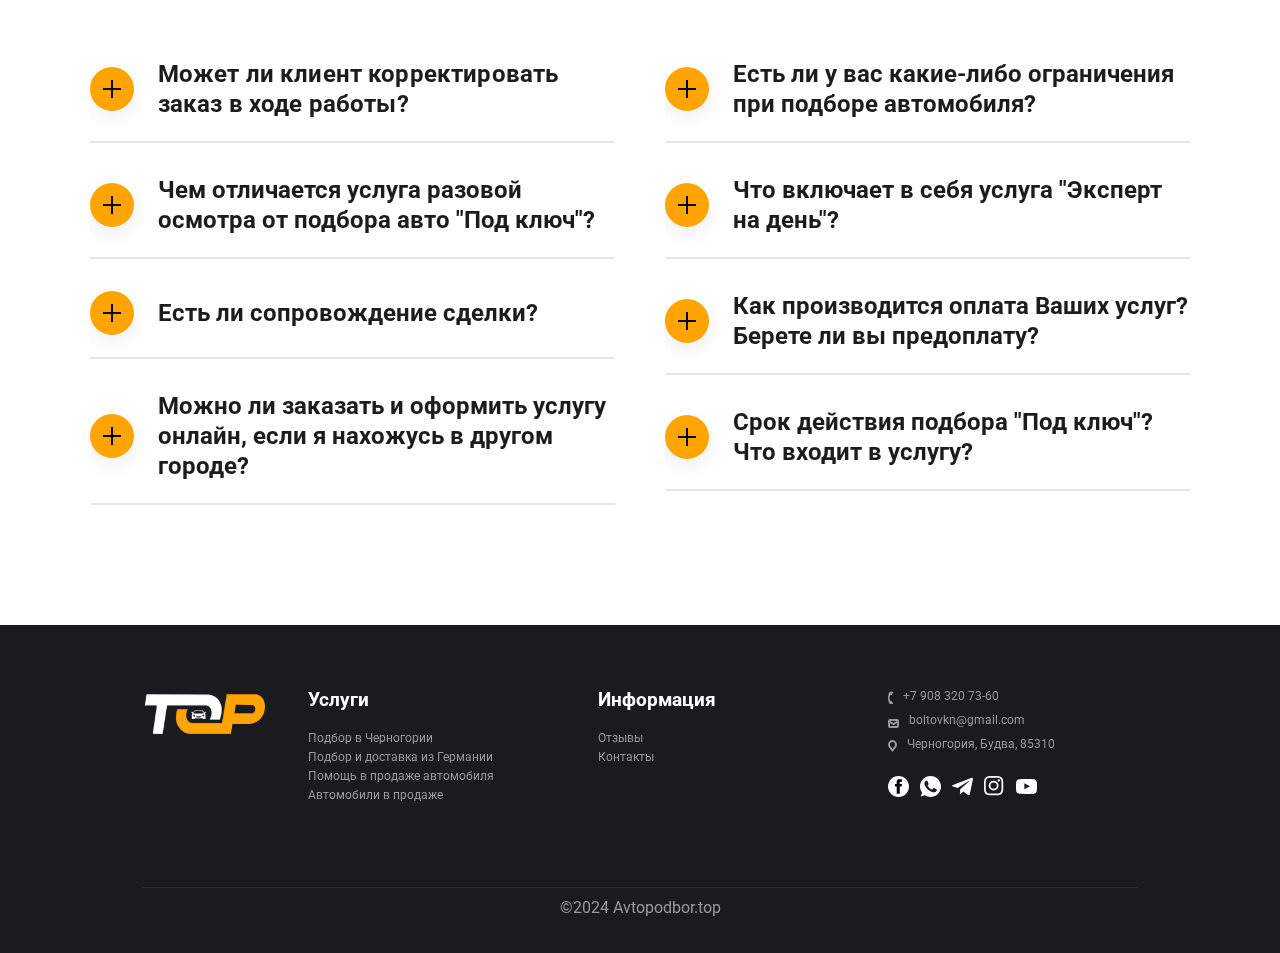
==== commit bb771480: "Add files via upload" ====
--- a/index.html
+++ b/index.html
@@ -218,7 +218,7 @@
 						<div class="box-button box-button-picture">
 							<a class="btn" href="https://wa.me/79083207360" title="WhatsApp" target="_blank"
 								rel="noopener noreferrer">
-								Заказать подбор <span style="padding-left: 20px;">→</span></a>
+								Заказать подбор<span style="padding-left: 10px;">→</span></a>
 						</div>
 					</div>
 				</div>
@@ -238,7 +238,7 @@
 						<div class="card-title">
 							<h4 class="text__h4">ПОДБОP В ЧЕРНОГОРИИ</h4>
 							<p></p>
-							<div class="read-moor">Подробнее <span> →</span>
+							<div class="read-moor">Подробнее<span style="padding-left: 10px;">→</span>
 							</div>
 						</div>
 					</div>
@@ -252,7 +252,7 @@
 						</div>
 						<div class="card-title">
 							<h4 class="text__h4">ПОДБОР В ГЕРМАНИИ</h4>
-							<div class="read-moor">Подробнее <span> →</span>
+							<div class="read-moor">Подробнее<span style="padding-left: 10px;">→</span>
 							</div>
 						</div>
 					</div>
@@ -267,7 +267,7 @@
 						</div>
 						<div class="card-title">
 							<h4 class="text__h4">ПОМОЩЬ В ПРОДАЖЕ АВТО</h4>
-							<div class="read-moor">Подробнее <span> →</span>
+							<div class="read-moor">Подробнее<span style="padding-left: 10px;">→</span>
 								<a href="services-sale.html">
 							</div>
 						</div>
@@ -300,7 +300,7 @@
 					</div>
 					<div class="container-modal">
 						<div class="button-modal">
-							<button data-target="modal">Moе обучение <span style="padding-left: 20px;">→</span></button>
+							<button data-target="modal">Moе обучение <span style="padding-left: 10px;">→</span></button>
 						</div>
 						<div class="modal" id="modal">
 							<div class="modal-dialog">
@@ -641,7 +641,7 @@
 									<span class="numder">55 500</span><span class="euro">€</span>
 								</div>
 								<button class=" sst-btn" href="autoVolvoXC60.html">Подробнее <span
-										style="padding-left: 20px;">→</span></button>
+										style="padding-left: 10px;">→</span></button>
 							</div>
 						</a>
 					</div>
@@ -662,7 +662,7 @@
 									<span class="numder">3 900</span><span class="euro">€</span>
 								</div>
 								<button class=" sst-btn" href="autoAudiA3.html">Подробнее <span
-										style="padding-left: 20px;">→</span></button>
+										style="padding-left: 10px;">→</span></button>
 							</div>
 						</a>
 					</div>
@@ -682,7 +682,7 @@
 									<span class="numder">10 900</span><span class="euro">€</span>
 								</div>
 								<button class=" sst-btn" href="autoAudiA4.html">Подробнее <span
-										style="padding-left: 20px;">→</span></button>
+										style="padding-left: 10px;">→</span></button>
 							</div>
 						</a>
 					</div>
@@ -1283,7 +1283,7 @@
 								d="M12,0.25c2.9750366,0,5.6829224,1.0983887,7.7792969,2.8916016l0.144165-0.1375122   l-0.110014-0.0958166C17.7089558,1.0843592,15.00354,0,12,0C5.3725586,0,0,5.3725586,0,12   c0,0.0421753,0.0058594,0.0828857,0.0062866,0.125C0.0740356,5.5558472,5.4147339,0.25,12,0.25z"
 								fill="#FFFFFF" opacity="0.2"></path>
 						</g>
-					</svg>Оставь свой отзыв в Google
+					</svg ><span>Оставь свой отзыв в Google</span> 
 				</a>
 				<a class="reviews__item" title="Telegram" href="https://t.me/avtopodbor_top/1" target="_blank">
 					<svg class="t-sociallinks__svg" style="padding-right:5px;  " ; role="presentation" width="28px" height="28px"
@@ -1291,7 +1291,7 @@
 						<path
 							d="M83.1797 17.5886C83.1797 17.5886 90.5802 14.7028 89.9635 21.711C89.758 24.5968 87.9079 34.6968 86.4688 45.6214L81.5351 77.9827C81.5351 77.9827 81.124 82.7235 77.4237 83.548C73.7233 84.3724 68.173 80.6623 67.145 79.8378C66.3227 79.2195 51.7273 69.9438 46.5878 65.4092C45.1488 64.1724 43.5042 61.6989 46.7934 58.8132L68.3785 38.201C70.8454 35.7274 73.3122 29.956 63.0336 36.9642L34.2535 56.5459C34.2535 56.5459 30.9644 58.6071 24.7973 56.752L11.4351 52.6295C11.4351 52.6295 6.50135 49.5377 14.9298 46.4457C35.4871 36.7579 60.7724 26.864 83.1797 17.5886Z"
 							fill="#2AA1DA"></path>
-					</svg>Смотреть отзывы в Telegram </a>
+					</svg><span>Смотреть отзывы в Telegram</span></a>
 			</div>
 
 		</div>
--- a/css/header.css
+++ b/css/header.css
@@ -59,7 +59,7 @@
 .header-logo img {
 height: 50px;
   vertical-align: middle;
-  padding-right: 20px;
+  padding-right: 25px;
 }
 .header-menu {
   width: 100%;
@@ -243,37 +243,7 @@
   font-size: 15px;
   border-bottom: 1.5px solid rgba(156, 168, 180, 0.5);
 }
-@media (min-width: 900px) {
-	
-	.header-social-block{
-width: 100%;
-			}
-
-  .menu-list {
-    display: flex;
-    gap: 20px;
-    align-items: center;
-  }
-  .menu-list > li {
-    text-align: left;
-  }
-  .menu-sub-list {
-    position: absolute;
-    left: 0;
-    z-index: 998;
-    transform: translate(0px, 0px);
-    opacity: 1;
-    visibility: hidden;
-    transition: all 0.3s ease 0s;
-    pointer-events: none;
-  }
-  .menu-sub-list li a {
-    display: flex;
-    align-items: center;
-    justify-content: center;
-    width: 100%;
-  }
-}
+
 @media (max-width: 1095px) {
 
 
@@ -395,11 +365,6 @@
 		padding-top: 80px;
 	}
 
-
-
-
-
-
   body._active {
     overflow: hidden;
   }
@@ -464,8 +429,6 @@
     background-color: #1a1a1f;
   }
 
-	
-
 
 }
 @media (max-width: 900px) {
@@ -478,6 +441,49 @@
 } 
 
 }
+@media (max-width: 1000px) {
+	.menu-list {
+		flex-direction: column;
+	}
+	
+}
+@media (min-width: 900px) {
+	
+	.header-social-block{
+width: 100%;
+			}
+
+  .menu-list {
+    display: flex;
+    gap: 20px;
+    align-items: center;
+  }
+  .menu-list > li {
+    text-align: left;
+  }
+  .menu-sub-list {
+    position: absolute;
+    left: 0;
+    z-index: 998;
+    transform: translate(0px, 0px);
+    opacity: 1;
+    visibility: hidden;
+    transition: all 0.3s ease 0s;
+    pointer-events: none;
+  }
+  .menu-sub-list li a {
+    display: flex;
+    align-items: center;
+    justify-content: center;
+    width: 100%;
+  }
+}
+
+
+
+
+
+
 @media (max-width: 568px) {
 
 	.header-logo img {
--- a/css/services-montenegro.css
+++ b/css/services-montenegro.css
@@ -170,11 +170,11 @@
 @media (max-width: 780px) {
 
   .btn-servise-mne {
-		margin-bottom: 20px;
+		margin-bottom: 40px;
 	}
 
 	.mne-card-picture img {
-     top: 35%;
+     top: 40%;
    }
 	 .mne-card-text {
     padding-left: 24px;
@@ -214,6 +214,7 @@
 	    width: 100%;
     justify-content: flex-start;
     margin-top: 2rem;
+		padding-top: 20px;
   }
   .mne-picture__text h1 {
     margin-bottom: -1.2rem;
--- a/css/services-sale.css
+++ b/css/services-sale.css
@@ -85,7 +85,39 @@
   justify-content: center;
   padding-left: 40px;
   padding-right: 40px;
-}
+	 }
+
+
+	 .ss-card-text-wrapper{
+				margin: auto;
+			overflow: hidden;
+		 }
+
+		 .ss-card-picture{
+			overflow: hidden;
+			margin-left: 32px;
+			flex-shrink: 0;
+			flex: 1 0 46%;
+			transform: translateY(-4rem);
+			padding-left: 15px;
+			margin-bottom: -6rem;
+		 }
+
+		 .ss-card-picture img {
+			object-fit: cover;
+			overflow: hidden;
+			width: 100%;
+			position: absolute;
+			height: 100%;
+			width: 100%;
+			min-width: 100.1%;
+			min-height: 100.1%;
+			top: 50%;
+			left: 50%;
+			transform: translate(-50%, -50%);
+		}
+
+
 .ss-price {
 	padding-bottom: 30px;
   font-size: 20px;
@@ -108,7 +140,7 @@
 }
 .block-text-picture {
   flex-direction: row-reverse;
-  flex: 0 0 40%;
+  flex: 1 0 40%;
   display: flex;
   justify-content: space-between;
   color: #fff;
@@ -145,6 +177,15 @@
     padding-left: 24px;
     padding-right: 24px;
   }
+
+	.ss-card {
+		height: 700px;
+	}
+
+
+
+
+
 }
 @media (max-width: 1060px) {
 	.advantages-header__wrapper{
@@ -156,17 +197,29 @@
   .advantages {
     padding: 0;
   }
-  .ss-card-text {
-		padding-top: 18px;
-    padding-left: 0;
-    padding-right: 0;
-  }
-}
-@media (max-width: 780px) {
-
-	.advantages__item img {
-    height: 300px;
-}
+
+}
+@media (max-width: 800px) {
+
+	/* .advantages__item img {
+    height:px;
+} */
+
+.ss-card-picture img {
+	top: 35%;
+} 
+.ss-card-picture {
+	flex: 0 0 46%;
+	width: 100%;
+	margin-left: auto;
+	margin-right: auto;
+	transform: translateY(-2rem);
+}
+.ss-card-text {
+	padding-left: 16px;
+	padding-right: 16px;
+}
+
 
 
 	.advantages-header__wrapper {
@@ -175,9 +228,7 @@
 	.advantages-revers__text {
     padding: 25px 16px;
   }
-  /* .advantages__item img {
-    height: 350px;
-  } */
+
   .advantages__text {
     width: 100%;
     padding: 30px 16px 0 16px;
@@ -207,15 +258,28 @@
     width: 100%;
   }
   .block-text-picture__picture img {
-    max-height: 400px;
+    height: 300px;
   }
   .line-small-sale {
     margin-top: 40px;
   }
 }
-@media (max-width: 660px) {
+@media (max-width: 780px) {
+
+.ss-card-picture {
+	flex: 1 0 35%;
+}
+.ss-card-picture img {
+	top:35%;
+	
+} .ss-card {
+    flex-direction: column;
+    margin-bottom: 2rem;
+  }
+
+
   .advantages__item img {
-    max-height: 330px;
+    max-height: 300px;
   }
 
 	.advantages-light {
@@ -227,28 +291,33 @@
 }
 
 	.block-text-picture__picture img {
-		max-height: 330px;
-}
-
-
-}
-@media (max-width: 395px) {
-
+		max-height: 300px;
+}
+
+
+.ss-card-text{
+padding-top: 30px;
+}
+
+}
+@media (max-width: 410px) {
 
   .block-text-picture__text {
     padding-right: 0px;
     padding-left: 0px;
-  
-  }
-
-  .ss-card {
-    height: 900px;
-  }
-}
-@media (max-width: 320px) {
-
-  .ss-card {
+    }
+
+		
+.ss-card {
+	height: 850px;
+}
+ 
+}
+@media (max-width: 355px) {
+
+   .ss-card {
     height: 950px;
   }
 }
 
+
--- a/css/about-me.css
+++ b/css/about-me.css
@@ -5,8 +5,6 @@
 .itc-slider-item-modal {
 	
   padding-right: 10px;}
-
-
 .modal {
   position: fixed;
   top: 0;
@@ -21,9 +19,8 @@
   transition: opacity 400ms ease-in;
   pointer-events: none;
 }
-
-
-.button-modal a {
+.button-modal button {
+	font-size: 16px;
 	margin-top: 30px;
   text-decoration: none;
 	color: #1a1a1f;
@@ -33,18 +30,12 @@
 	align-items: center;
 	justify-content: center;
 	border-radius: 5px;
-	padding: 11px;
-	width: 281px;
+	padding: 13px 30px;
+	min-width: 281px;
 }
-
-.button-modal a:hover{
+.button-modal button:hover{
 	background-color: transparent;
 }
-
-
-
-
-
 .modal-open {
   opacity: 1;
   pointer-events: auto;
@@ -57,7 +48,6 @@
 .itc-slider-item-modal img {
   height: 417px;
 }
-
 .itc-about-me-text {
   flex: 0 0 50%;
 }
@@ -94,8 +84,7 @@
   align-items: center;
   justify-content: space-between;
   padding: 15px;
-  border-bottom: 1px solid #eceeef;
-
+ border-bottom: 1px solid #eceeef;
 }
 .modal-title {
   margin-top: 0;
@@ -172,13 +161,12 @@
   }
 }
 @media (max-width: 500px) {
-	.container-modal a {
+	.container-modal button {
 		width: 100%;
 	} 
 	.container-modal {
       justify-content: center;
   }
-
 	.about-me {
     padding-bottom: 50px;
    
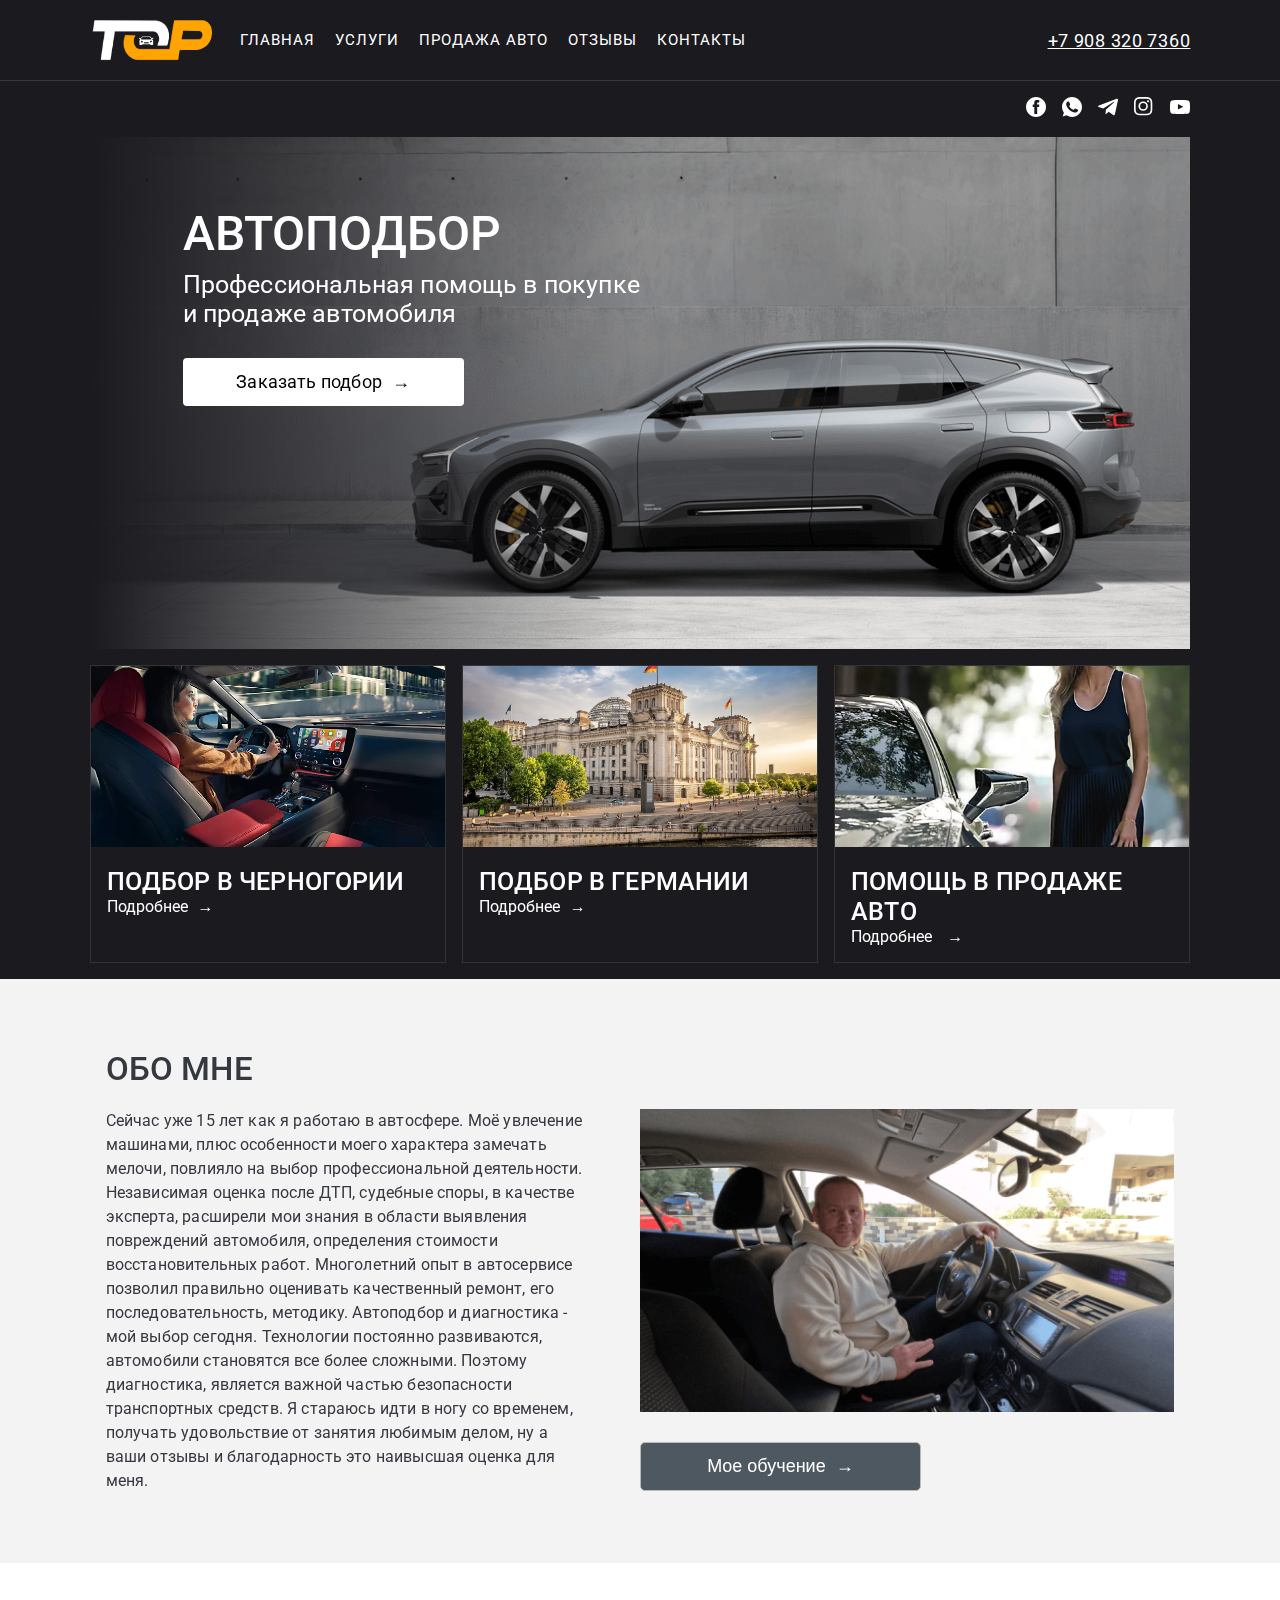
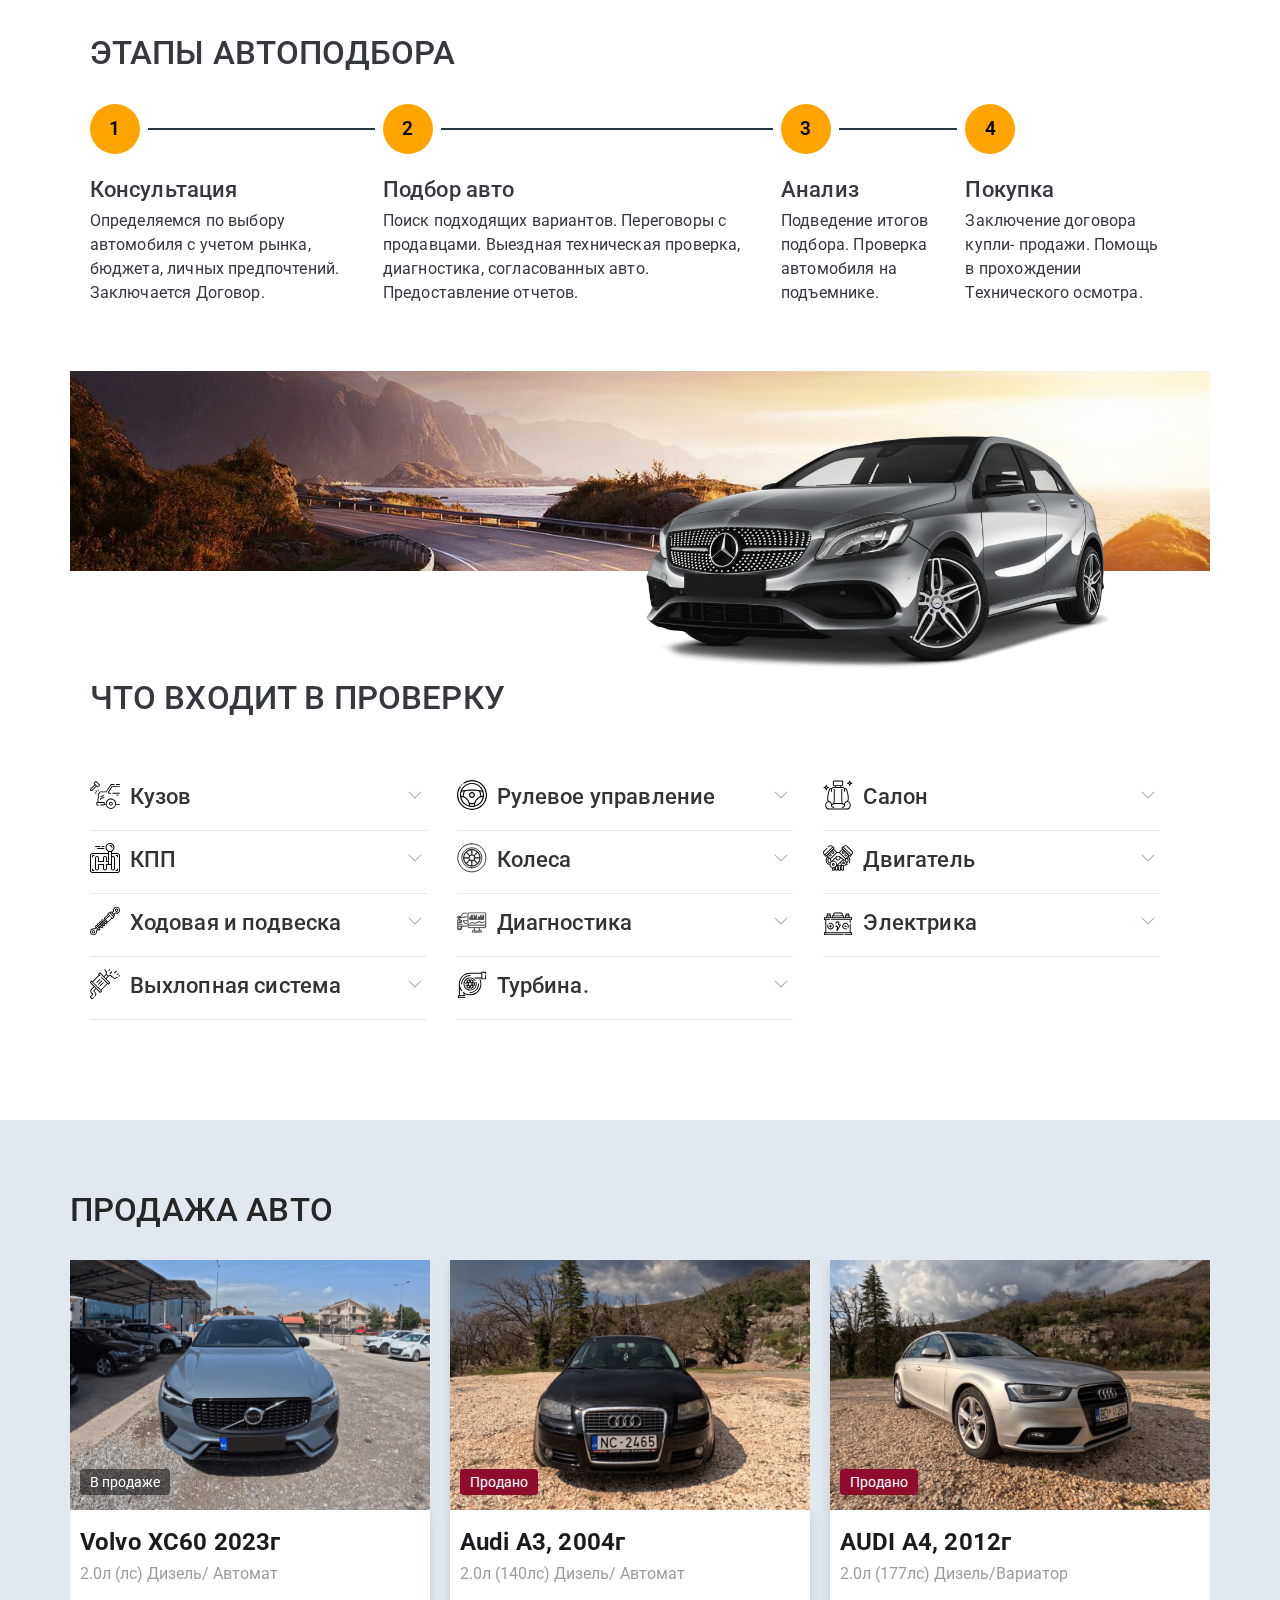
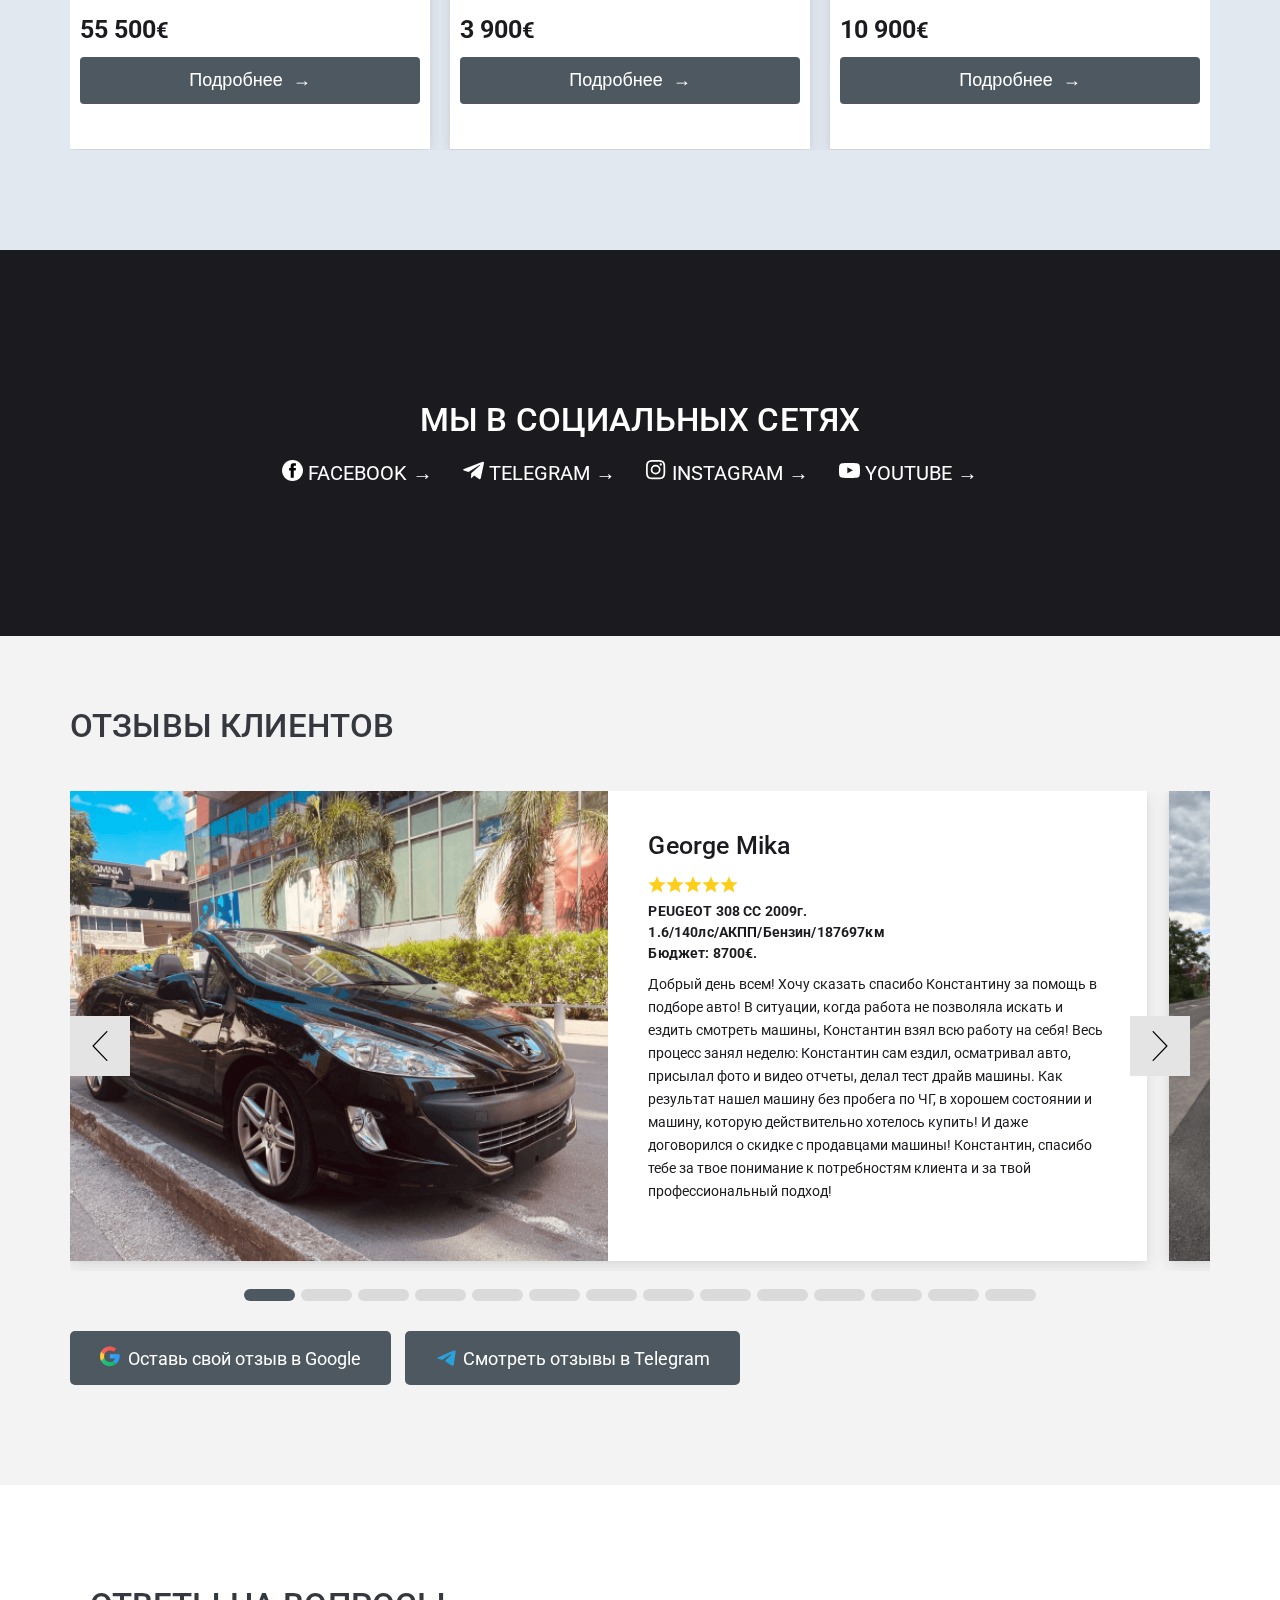
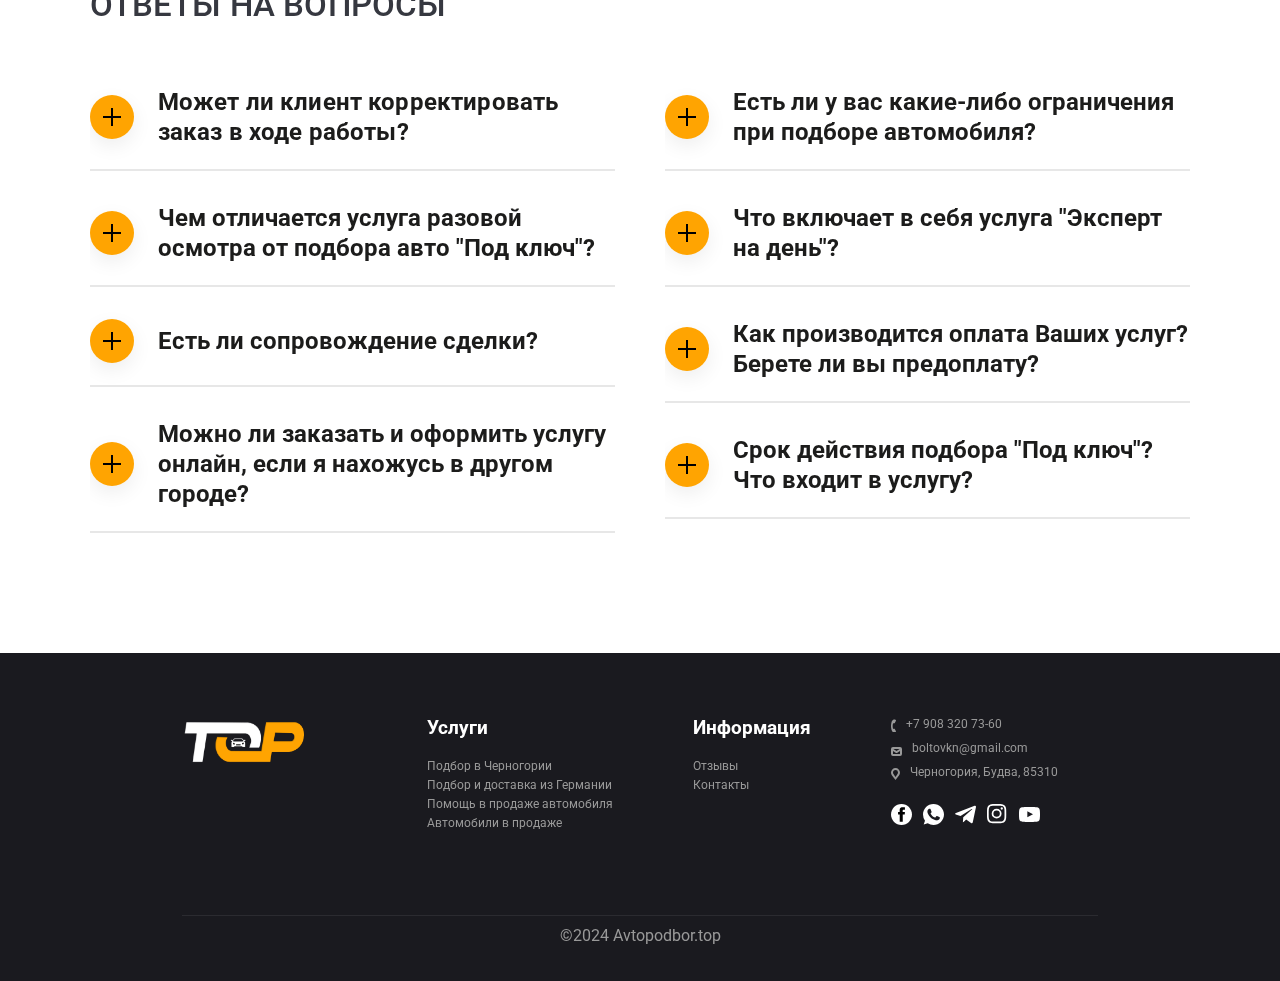
==== commit 32891ea2: "Add files via upload" ====
--- a/index.html
+++ b/index.html
@@ -26,8 +26,6 @@
 	<link rel="stylesheet" type="text/css" href="css/services-montenegro.css" media="all" onload="this.media='all';">
 	<link rel="stylesheet" type="text/css" href="css/services-sale.css" media="all" onload="this.media='all';">
 	<link rel="stylesheet" type="text/css" href="css/about-me.css" media="all" onload="this.media='all';">
-	<link rel="stylesheet" type="text/css" href="css/modal.css" media="all" onload="this.media='all';">
-	<link rel="stylesheet" type="text/css" href="css/steps.css" media="all" onload="this.media='all';">
 	<link rel="stylesheet" type="text/css" href="css/accordionIcon.css" media="all" onload="this.media='all';">
 	<link rel="stylesheet" type="text/css" href="css/block-auto.css" media="all" onload="this.media='all';">
 	<link rel="stylesheet" type="text/css" href="css/social-link.css" media="all" onload="this.media='all';">
@@ -1389,7 +1387,7 @@
 						<div class="accordion__body">
 							<div class="accordion__content small-text-black">
 								Да, заказать, оформить и оплатить услугу онлайн можно. Вам также предоставляется полный
-								отчет (фото/видео) о проделанной работе,с коментариями о целесообразности приобретения авто.
+								отчет (фото/видео) о проделанной работе, с комментариями о целесообразности приобретения авто.
 							</div>
 						</div>
 					</div>
@@ -1406,7 +1404,7 @@
 						<div class="accordion__body">
 							<div class="accordion__content">
 								<ul>
-									<li class="dots-li">При подборе "Под ключ" количество рассматриваемых авто не ограничено, тогда как
+									<li class="dots-li">При подборе "Под ключ" количество рассматриваемых авто неограниченно, тогда как
 										число осмотров отобранных вами потенциальных вариантов ограничено до 6-7.</li>
 									<li class="dots-li">Осмотры осуществляются в радиусе 100км.</li>
 								</ul>
@@ -1451,8 +1449,7 @@
 							<div class="accordion__content ">
 								<ul class="li-arrow">
 									<li class="dots-li">Проверка авто – услуга оказывается без предоплаты. Я приезжаю на место встречи с
-										вамии и
-										продавцом, после чего провожу осмотр автомобиля. Далее Вы оплачиваете осмотр и получаете подробный
+										вами и продавцом, после чего провожу осмотр автомобиля. Далее Вы оплачиваете осмотр и получаете подробный
 										отчет.</li>
 									<li class="dots-li">При подборе автомобиля «Под ключ» вносится предоплата 50% стоимости услуги в
 										момент подписания
@@ -1488,13 +1485,13 @@
 									рекомендации.</li>
 								<li class="dots-li">Контрольная проверка, совместно с вами, наиболее понравившегося варианта. Если
 									автомобиль полностью устраивает вас и эксперта, проводится осмотр на подъемнике. Стоимость
-									подъемника оплачивает клиент, как проавило в пределах
+									подъемника оплачивает клиент, как правило в пределах
 									10-20 евро. Ваше присутствие на этом этапе не обязательно, эксперт может проделать всю эту процедуру
-									самостоятельно. </li>
+									самостоятельно. </li> 
 								<li class="dots-li">Ведение переговоров с продавцом. Торг</li>
-								<li class="dots-li">Контроль и сопровождение сделки. Оплата оставшихся 200 евро за услугу передается при
+								<li class="dots-li" style="padding-bottom: 16px;">Контроль и сопровождение сделки. Оплата оставшихся 200 евро за услугу передается при
 									Заключение
-									Договора Купли-продажи. При необходимости помощь в прохождение Тех. осмотра (Прегляд).
+									Договора Купли-продажи. При необходимости помощь в прохождение Тех. осмотра (Преглед).
 									Как
 									правило все эти процедуры делаются одним днем.</li>
 							</ul>
--- a/css/global.css
+++ b/css/global.css
@@ -163,11 +163,6 @@
   letter-spacing: 0.01rem;
   color: #363840;
 }
-/* @media (hover: hover) and (pointer: fine) {
-  .btn-up:hover {
-    background-color: #ffa401;
-  }
-} */
 .block-container {
 	width: 86%;
   max-width: 1140px;
@@ -255,9 +250,9 @@
 }
 
 @media (max-width: 1440px) {
-  .text__h4 {
+  /* .text__h4 {
     font-size: 20px;
-  }
+  } */
 }
 @media (max-width: 1024px) {
   .text__h1 {
@@ -274,7 +269,7 @@
       font-size: 14px;
   }
   .text__h4 {
-    font-size: 26px;
+    font-size: 25px;
   }
   .block-container-big {
     padding-left: 0;
@@ -307,12 +302,9 @@
   .text__h3 {
     font-size: 19px;
   }
-  /* .text__h4 {
-    font-size: 20px;
-  } */
 }
 @media (max-width: 350px) {
   .text__h2 {
-    font-size: 28px;
-  }
-}
+    font-size: 26px;
+  }
+}
--- a/css/header.css
+++ b/css/header.css
@@ -437,7 +437,7 @@
 	min-width: 300px;
    		}
 	.header-social-block {
-     padding: 16px 21px 16px 21px;
+     padding: 16px 23px 16px 23px;
 } 
 
 }
@@ -514,7 +514,7 @@
   
 }
  .header-social-block {
-     padding: 16px ;
+     padding: 16px 8px 16px 8px;
 } 
 
 
--- a/css/underheader.css
+++ b/css/underheader.css
@@ -7,13 +7,11 @@
 }
 .text999 {
   margin: 0 auto;
-bottom: 0;
+  bottom: 0;
   position: absolute;
   top: 15%;
   z-index: 5;
-}
-
-
+} 
 .main-picture-container::after {
   content: "";
   height: calc(100% + 2px);
@@ -26,21 +24,19 @@
     rgba(26, 26, 31, 0) 50%
   );
   left: 0;
-	right: 0;
-	bottom: 0;
+  right: 0;
+  bottom: 0;
 }
-
 .main-picture-container {
   position: relative;
   margin: 0 auto;
   max-width: 1678px;
-	width: 100%;
+  width: 100%;
   min-height: calc(100vw * 0.4);
   background-image: url(../images/img/main1680.png);
   background-size: cover;
   z-index: 5;
 }
-
 .tagline-p {
   padding-bottom: 30px;
   color: #fff;
@@ -51,16 +47,14 @@
   font-stretch: normal;
   letter-spacing: 0.01rem;
 }
-.main-picture-text__header {
+ .main-picture-text__header {
   width: 63%;
-}
-
+} 
 .box-button-picture {
   width: 281px;
   position: absolute;
   left: 0;
 }
-
 .box-button a {
   width: 100%;
   display: flex;
@@ -71,7 +65,7 @@
   color: #000;
   padding: 13px 60px;
   border-radius: 4px;
-  font-size: 17px;
+  font-size: 18px;
   font-weight: 400;
   white-space: nowrap;
   letter-spacing: 0.01em;
@@ -81,68 +75,45 @@
   border: 1px solid #fff;
   color: #fff;
 }
-
 @media (max-width: 1440px) {
   .tagline-p {
     padding-top: 16px;
   }
 }
-
-/* @media (max-width: 1024px) {
+@media (max-width: 900px) {
+  .header-container {
+    width: 100%;
+    max-width: 1678px;
+    padding-left: 21px;
+    padding-right: 21px;
+  }
+  .main-picture-text__header {
+    padding-top: 20px;
+  }
   .main-picture-container {
-    background-image: url(/images/img/main768.png);
     min-height: calc(100vw * 0.6);
+    background-image: url(../images/img/main900.png);
   }
-} */
-@media (max-width: 900px) {
-
-
-
-	.header-container {
-     width: 100%;
-    max-width: 1678px;
-padding-left: 21px;
-padding-right: 21px;
-}
-	.main-picture-text__header {
-		padding-top: 20px;
-}
-
-
-
-
-	.main-picture-container {
-    min-height: calc(100vw * 0.6);
-    background-image: url(../images/img/m2.png);
-  } 
-
-	.main-picture-text__header {
+  .main-picture-text__header {
     width: 80%;
   }
-
   .block-container-big {
     width: 100%;
-		padding-left: 21px;
-		padding-right: 21px;
+    padding-left: 21px;
+    padding-right: 21px;
   }
-
   .box-button-picture {
     width: 100%;
-    /* position: absolute;
-    bottom:0;
-    left: 50%;
-    margin-right: -50%;
-    transform: translate(-50%, -50%); */
   }
   .text999 {
-	display: flex;
-	align-items: center;
-	justify-content: center;
-		position: relative;
+    display: flex;
+    align-items: center;
+    justify-content: center;
+    position: relative;
     bottom: 0;
     left: 0;
     right: 0;
-		text-align: center;
+    text-align: center;
   }
   .picture {
     padding-left: 0;
@@ -156,34 +127,24 @@
       rgba(26, 26, 31, 0) 25%
     );
   }
-
   .main__h1 {
     font-size: 3rem;
   }
 }
-
 @media (max-width: 594px) {
-	 .main-picture-container {
-	
-		min-height: calc(100vw * 0.8);
-		background-image: url(../images/img/Frame\ 32366.png);
-	
-	}   
-	
-
-
-
-
-	.tagline-p {
-		padding-top: 10px;
-}
-	.main-picture-text__header {
-		width: 100%;}
- 
+  .main-picture-container {
+    min-height: calc(100vw * 0.8);
+    background-image: url(../images/img/main600.png);
+  }
+  .tagline-p {
+    padding-top: 10px;
+  }
+  .main-picture-text__header {
+    width: 100%;
+  }
   .tagline-p {
     font-size: 21px;
   }
-
   .main-picture-container::after {
     background: linear-gradient(
       to top,
@@ -191,40 +152,28 @@
       rgba(26, 26, 31, 0) 25%
     );
   }
- 
-
 }
-
 @media (max-width: 375px) {
   .main-picture-text__header {
     width: 100%;
   }
-
-.tagline-p {
-		font-size: 18px;
+  .tagline-p {
+    font-size: 18px;
+  }
+  .block-container-big {
+    padding-left: 16px;
+    padding-right: 16px;
+  }
+  .header-container {
+    padding-left: 16px;
+    padding-right: 16px;
+  }
 }
-.block-container-big {
-  
-	padding-left: 16px;
-	padding-right: 16px;
-}
-
-.header-container {
-padding-left: 16px;
-padding-right: 16px;
-}
-
-}
-
 @media (max-width: 346px) {
   .tagline-p {
     padding-top: 5px;
   }
-
-
-	.tagline-p {
-		font-size: 18px;
+  .tagline-p {
+    font-size: 18px;
+  }
 }
-
-
-}
--- a/css/cards.css
+++ b/css/cards.css
@@ -100,10 +100,6 @@
   .card-th2 {
     padding-top: 50px;
   }
-  /* .card-section {
-    padding-top: 0;
-    padding-bottom: 0;
-  } */
   .card {
     padding-bottom: 0;
 		width: 90%;
--- a/css/contacts.css
+++ b/css/contacts.css
@@ -4,15 +4,13 @@
 	height: 100%;
 	padding-top: 70px;
 	padding-bottom: 70px;
- 
-}
+ }
 .contacts{
 	position: relative;
 	/* background-color: #e2e8ef;  */
 	background-color: #ffff; 
   width: 100%;
 }
-
 .contact-info {
 	padding-top: 150px;
 	padding-bottom: 150px;
@@ -34,10 +32,7 @@
 	top: 0;
 	right: 0;
 	bottom: 0;
-
-
 }
-
 .contact-info-wrapper {
 	display: flex;
 }
@@ -90,56 +85,33 @@
   height: 43px;
 }
 @media (max-width: 900px) {
-
 	.contact-map {
 		width: 100%;
 		position: relative;
-	
-		
-	
 	}
-
-
-
-
 	.contacts-box {
 		padding-top: 20px;
 		padding-bottom: 0px;
-	 
-	}
-	
+	 	}
 	.contacts-box {
 		flex-direction: column
-	 
-	}
-	
-	.contact-map {
+		}
+		.contact-map {
 		width: 100%;
 	}
-
-
   .contact-info {
    width: 100%;
 	 padding-top: 20px;
 	 padding-bottom: 20px;
-	
-
-  }
+	  }
 	.contacts-header {
     padding-bottom: 16px;
 }
-
-
-
-
 }
 @media (max-width: 320px) {
-
 	.nav-social-item {
     padding-right: 6px;
 }
-
-
   .contact-info p svg {
     flex-shrink: 0;
   }
--- a/css/services-germany.css
+++ b/css/services-germany.css
@@ -192,3 +192,19 @@
     }
   }
 }
+/* sale */
+.sale{
+	padding-left: 10px;
+padding-right: 10px;
+background-color: #e2e8ef;
+color: #262626;
+margin: 0 auto;
+padding-top: 70px;
+padding-bottom: 100px;
+}
+@media (max-width: 936px) {
+.sale{
+	padding-top: 20px;
+}
+}
+
--- a/css/services-montenegro.css
+++ b/css/services-montenegro.css
@@ -7,7 +7,7 @@
   background-color: #4e5860;
   padding: 13px 60px;
   border-radius: 4px;
-  font-size: 16px;
+  font-size: 18px;
   font-weight: 400;
   white-space: nowrap;
   letter-spacing: 0.01em;
@@ -255,16 +255,13 @@
   }
   .mne-card-text-top {
     margin-bottom: 1rem;
-   
   }
   .footer-mne {
     margin-top: -50px;
   }
 }
 @media (max-width: 552px) {
-
   .btn-servise-mne {
-	
     padding-top: 20px;
   }
   .mne-text-p li {
@@ -279,13 +276,11 @@
     justify-content: start;
   }
 }
-
 @media (max-width: 660px) {
 	.mne-picture-container img {
 		height: 330px;
 	}
 }
-
 @media (max-width: 395px) {
 	.mne-card {
     height: 900px;
--- a/css/services-sale.css
+++ b/css/services-sale.css
@@ -87,7 +87,11 @@
   padding-right: 40px;
 	 }
 
-
+		.dots-li {
+			list-style-type: square;
+			margin-left: 20px;
+	}
+	 
 	 .ss-card-text-wrapper{
 				margin: auto;
 			overflow: hidden;
--- a/css/about-me.css
+++ b/css/about-me.css
@@ -1,4 +1,6 @@
-/*modal */
+
+
+/* modal / about-me */
 .itc-slider-items-modal {
   display: flex;
 }
@@ -20,11 +22,11 @@
   pointer-events: none;
 }
 .button-modal button {
-	font-size: 16px;
+	font-size: 18px;
 	margin-top: 30px;
   text-decoration: none;
-	color: #1a1a1f;
-	background-color: #fff;
+	color: #fff;
+	background-color: #4e5860;
 	border: 1px solid #bbb;
 	display: flex;
 	align-items: center;
@@ -35,6 +37,8 @@
 }
 .button-modal button:hover{
 	background-color: transparent;
+	color: #1a1a1f;
+	border: 1px solid #bbb;
 }
 .modal-open {
   opacity: 1;
@@ -128,7 +132,6 @@
 .about-me-img {
   flex: 0 0 50%;
 }
-
 .itc-about-me-text h2 {
   padding-bottom: 20px;
 }
@@ -171,4 +174,121 @@
     padding-bottom: 50px;
    
 }
-}+}
+
+/*modal */
+.itc-modal {
+  --itc-modal-margin: 0.5rem;
+} 
+@media (min-width: 576px) {
+  .itc-modal {
+    --itc-modal-margin: 1.75rem;
+  }
+}   
+.modal{
+	width: 100%;
+	display: flex;
+	justify-content: center;
+	align-items: center;
+}
+.itc-modal-backdrop {
+  position: fixed;
+  top: 0;
+  right: 0;
+  bottom: 0;
+  left: 0;
+  z-index: -1;
+  background: rgb(0 0 0 / 50%);
+  opacity: 0;
+  transition: opacity 0.2s ease-in;
+  pointer-events: none;
+}
+.itc-modal-content {
+  position: relative;
+  display: flex;
+  flex-direction: column;
+  width: auto;
+  background-color: #fff;
+  background-clip: padding-box;
+  border: 1px solid rgb(0 0 0 / 20%);
+  border-radius: 0.3rem;
+  box-shadow: 0 0 7px 0 rgb(0 0 0 / 30%);
+  transition: opacity 0.3s ease-in;
+}
+@media (min-width: 576px) {
+  .itc-modal-content {
+    max-width: 500px;
+    }
+}
+.itc-modal-show .itc-modal-backdrop,
+.itc-modal-show .itc-modal-content {
+	display: flex;
+	align-items: center;
+	margin: 0 auto;
+  z-index: 1050;
+  overflow-y: auto;
+  opacity: 1;
+  pointer-events: auto;
+}
+.itc-modal-scrollable {
+  max-height: 100%;
+  overflow: hidden;
+}
+.itc-modal-header {
+	width: 100%;
+  display: flex;
+  justify-content: space-between;
+  align-items: center;
+  padding: 15px; 
+  border-bottom: 1px solid #eceeef;
+}
+.itc-modal-title {
+  margin-top: 0;
+  margin-bottom: 0;
+  font-weight: 500;
+  font-size: 1.25rem;
+  line-height: 1.5;
+}
+.itc-modal-btn-close {
+  float: right;
+  color: #000;
+  font-weight: 700;
+  font-size: 24px;
+  font-family: sans-serif;
+  line-height: 1;
+  text-decoration: none;
+  text-shadow: 0 1px 0 #fff;
+  opacity: 0.5;
+}
+.itc-modal-btn-close:focus,
+.itc-modal-btn-close:hover {
+  color: #000;
+  text-decoration: none;
+  cursor: pointer;
+  opacity: 0.75;
+}
+.itc-modal-body {
+  position: relative;
+  flex: 1 1 auto;
+  padding: 1rem;
+  overflow-y: auto;
+  overflow-wrap: normal;
+}
+.itc-modal-footer {
+  display: flex;
+  justify-content: flex-end;
+  align-items: center;
+  padding: 1rem;
+  border-top: 1px solid #e9ecef;
+  border-bottom-right-radius: 0.3rem;
+  border-bottom-left-radius: 0.3rem;
+}
+@media (max-width: 576px) {
+  .itc-modal-scrollable {
+		height: calc(100% - var(--itc-modal-margin) * 2); /*на весь экран*/
+	 }
+}
+
+
+
+
--- a/css/accordionIcon.css
+++ b/css/accordionIcon.css
@@ -1,4 +1,4 @@
-/* img-line-------- */
+/* ACCORDION_ICON */
 .line-picture {
   max-width: 1140px;
   margin: 0 auto;
@@ -142,7 +142,7 @@
 @media (max-width: 425px) {
   .img-line img {
     max-width: 290px;
-    left: 21%;
+    left: 17%;
   }
   .accordion-header h2 {
     width: 100%;
@@ -154,3 +154,120 @@
     min-width: 250px;
   }
 }
+
+/* STEPS */
+.steps {
+  background-color: #f3f3f3;
+  padding-top: 100px;
+  align-items: center;
+  display: flex;
+  justify-content: center;
+}
+.step-wrapper {
+  padding-bottom: 50px;
+}
+.step:not(:last-child) {
+  margin-right: 8px;
+}
+.row-steps {
+  margin: 16px auto;
+  display: flex;
+  border-radius: 8px;
+}
+.steps-title {
+  padding-top: 70px;
+  margin: 0 auto;
+  padding-bottom: 15px;
+  text-transform: uppercase;
+}
+.step__number-line {
+  display: flex;
+  align-items: center;
+}
+.step__namber {
+  color: #000;
+  width: 50px;
+  height: 50px;
+  display: flex;
+  align-items: center;
+  flex-shrink: 0;
+  margin-right: 8px;
+  border-radius: 50%;
+  justify-content: center;
+  background-color: #ffa401;
+  /* background-color: #4e5860; */
+}
+.step__number-line > div:nth-child(2) {
+  flex-grow: 1;
+  border-bottom: 2px solid #283844;
+}
+.num {
+  font-size: 19px;
+  font-weight: 600;
+  line-height: normal;
+  letter-spacing: normal;
+}
+.step__text {
+  margin-right: 20px;
+  margin-top: 24px;
+}
+.step__text h4 {
+  padding-bottom: 7px;
+}
+@media (max-width: 1024px) {
+  .img-line img {
+    max-width: 452px;
+    top: 38%;
+    left: 41%;
+  }
+}
+@media (max-width: 1000px) {
+  .row-steps {
+    height: 100%;
+    flex-direction: column;
+  }
+  .step:not(:last-child) {
+    margin-right: 0;
+  }
+  .steps {
+    padding-top: 50px;
+  }
+  .step {
+    display: flex;
+    padding-bottom: 16px;
+  }
+  .steps-title {
+    padding-bottom: 0;
+  }
+  .step__number-line > div:nth-child(2) {
+    height: 100%;
+    flex-grow: 1;
+    border-left: 1px solid #283844;
+    border-bottom: 0;
+    margin-bottom: 6px;
+  }
+  .step__number-line > div:first-child {
+    width: 32px;
+    height: 32px;
+    margin-right: 0;
+    margin-bottom: 6px;
+  }
+  .step__number-line {
+    display: flex;
+    align-items: center;
+    flex-direction: column;
+  }
+  .step__text {
+    margin-top: 0;
+    margin-left: 16px;
+    margin-right: 0;
+  }
+}
+@media (max-width: 600px) {
+	.steps-title {
+		padding-top: 50px;
+	}
+  .step-wrapper {
+    padding-bottom: 0px;
+  }
+}
--- a/css/itc-slider-1item.css
+++ b/css/itc-slider-1item.css
@@ -184,18 +184,19 @@
 .reviews{
 	padding-top: 70px;
 	padding-bottom: 70px;
-
-}
-
+}
+.reviews__item span{
+	font-size: 18px;
+
+}
 
 .reviews-block {
   display: flex;  padding-top: 30px;
   gap: 14px;
 }
 .reviews__item {
-  color: #1a1a1f;
-  background-color: #fff;
-  border: 1px solid #bbb;
+  color: #fff;
+  background-color: #4e5860;
   display: flex;
   align-items: center;
   justify-content: center;
@@ -204,6 +205,8 @@
   }
 .reviews__item:hover {
   background-color: transparent;
+	color: #1a1a1f;
+	 border: 1px solid #bbb; 
 }
 
 @media (max-width: 1000px) {
@@ -255,10 +258,12 @@
   .itc-slider-indicator {
     height: 10px;
   }
-}
+
+	.reviews__item span{
+		font-size: 16px;
+		}
+	}
 @media (max-width: 576px) {
-
-
   .reviews-block {
     flex-direction: column;
   }
--- a/css/footer.css
+++ b/css/footer.css
@@ -33,11 +33,11 @@
 .footer-item {
   text-align: left;
   margin-right: 40px;
-width: 250px;
+	margin-left: 40px;
  }
-.footer-item:last-child {
+/* .footer-item:last-child {
   margin-right: 0;
-}
+} */
 .footer-bottom-text {
   width: 100%;
   margin-top: 10px;
@@ -106,12 +106,15 @@
   margin-top: 20px;
 }
 .footer-logo {
-  padding-right: 40px;
+  padding-right: 80px;
 }
 .footer-logo img{
  height: 50px;
 }
 @media (max-width: 1200px) {
+	.footer-logo {
+     padding-right: 0px; 
+}
   .footer-container {
     flex-direction: column;
   }
@@ -126,6 +129,7 @@
   .footer-item {
   padding-right: 0;
   padding-top: 15px;
+	width: 100%;
 } 
 }
 @media (max-width: 731px) {
@@ -134,8 +138,12 @@
 		padding-bottom: 10px;
 	}
   .footer-row2 {
+		align-items: center;
     flex-direction: column;
-  }
+	  }
+	.footer-item1{
+		margin-left: 0;
+	}
   .footer-icon {
     justify-content: center;
   }
@@ -154,5 +162,6 @@
     padding-top: 10px;
     text-align: center;
     margin-right: 0;
+    margin-left: 0;
   }
 }
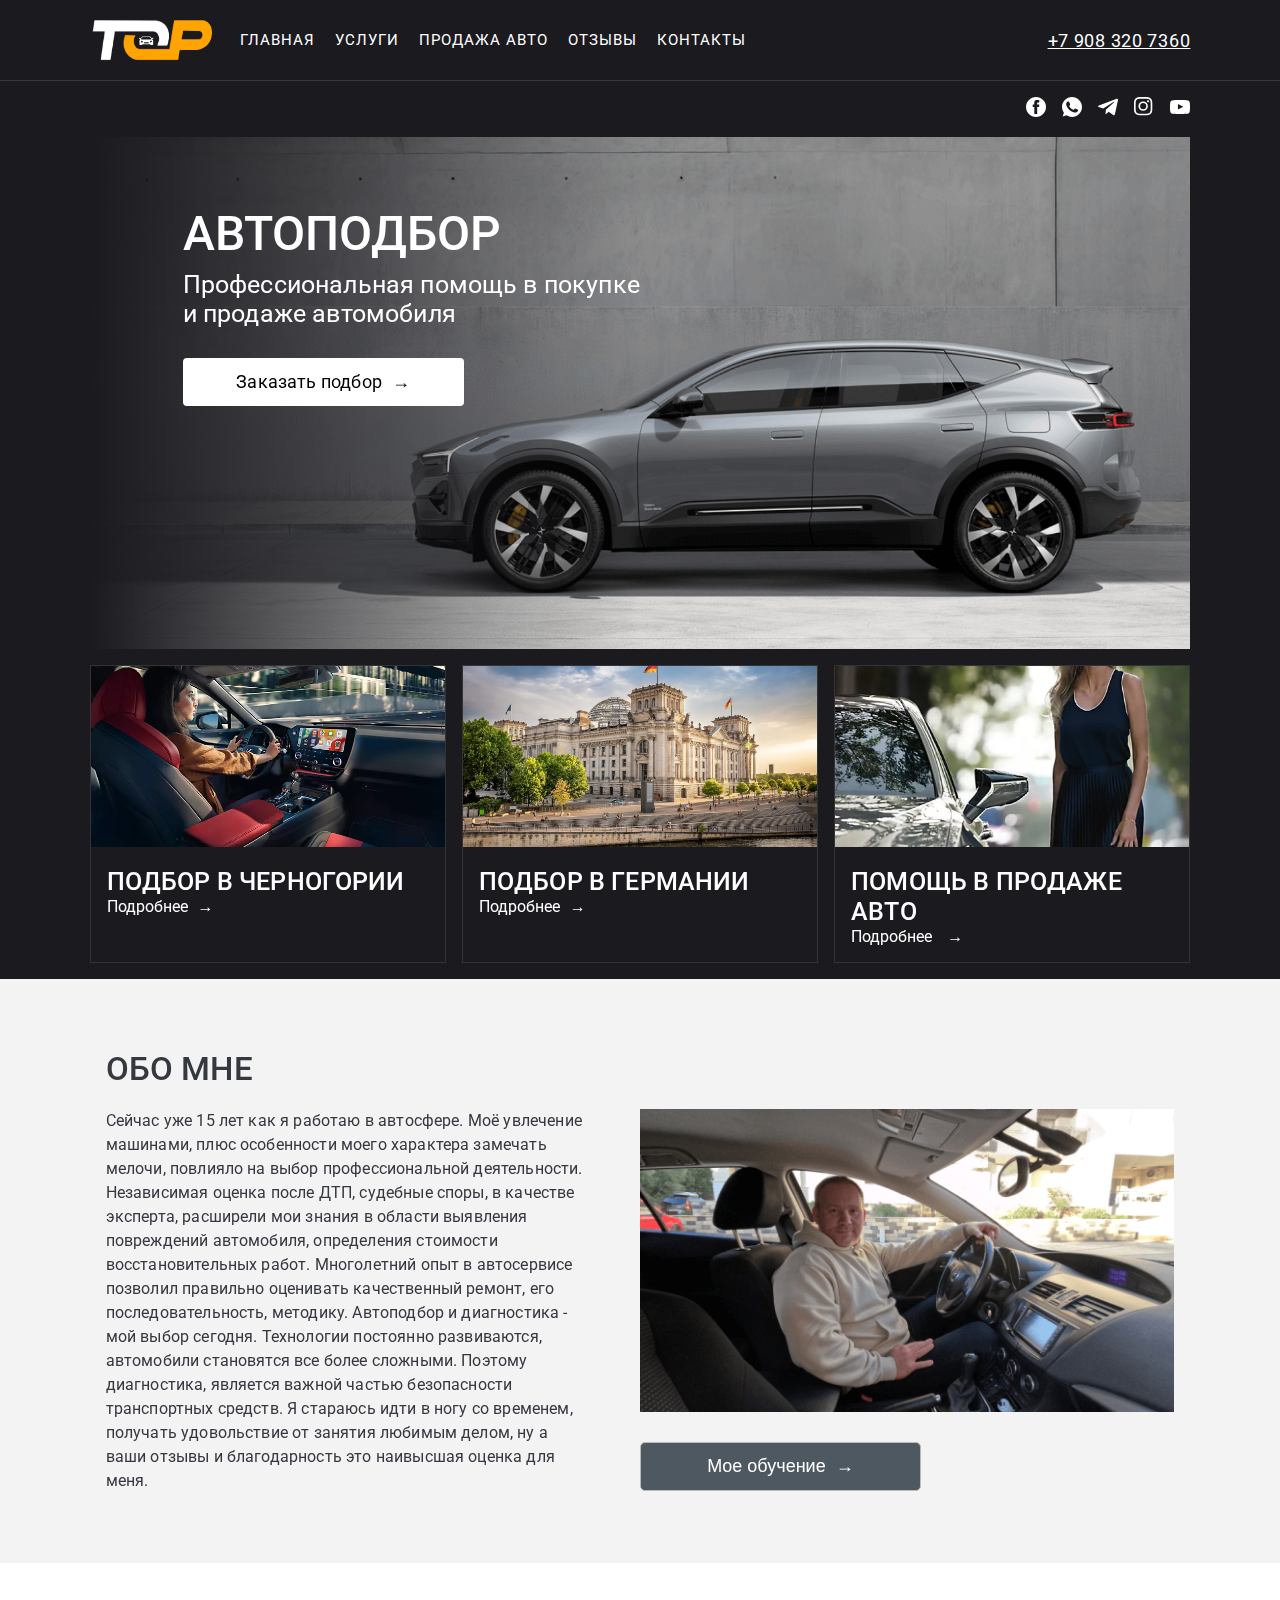
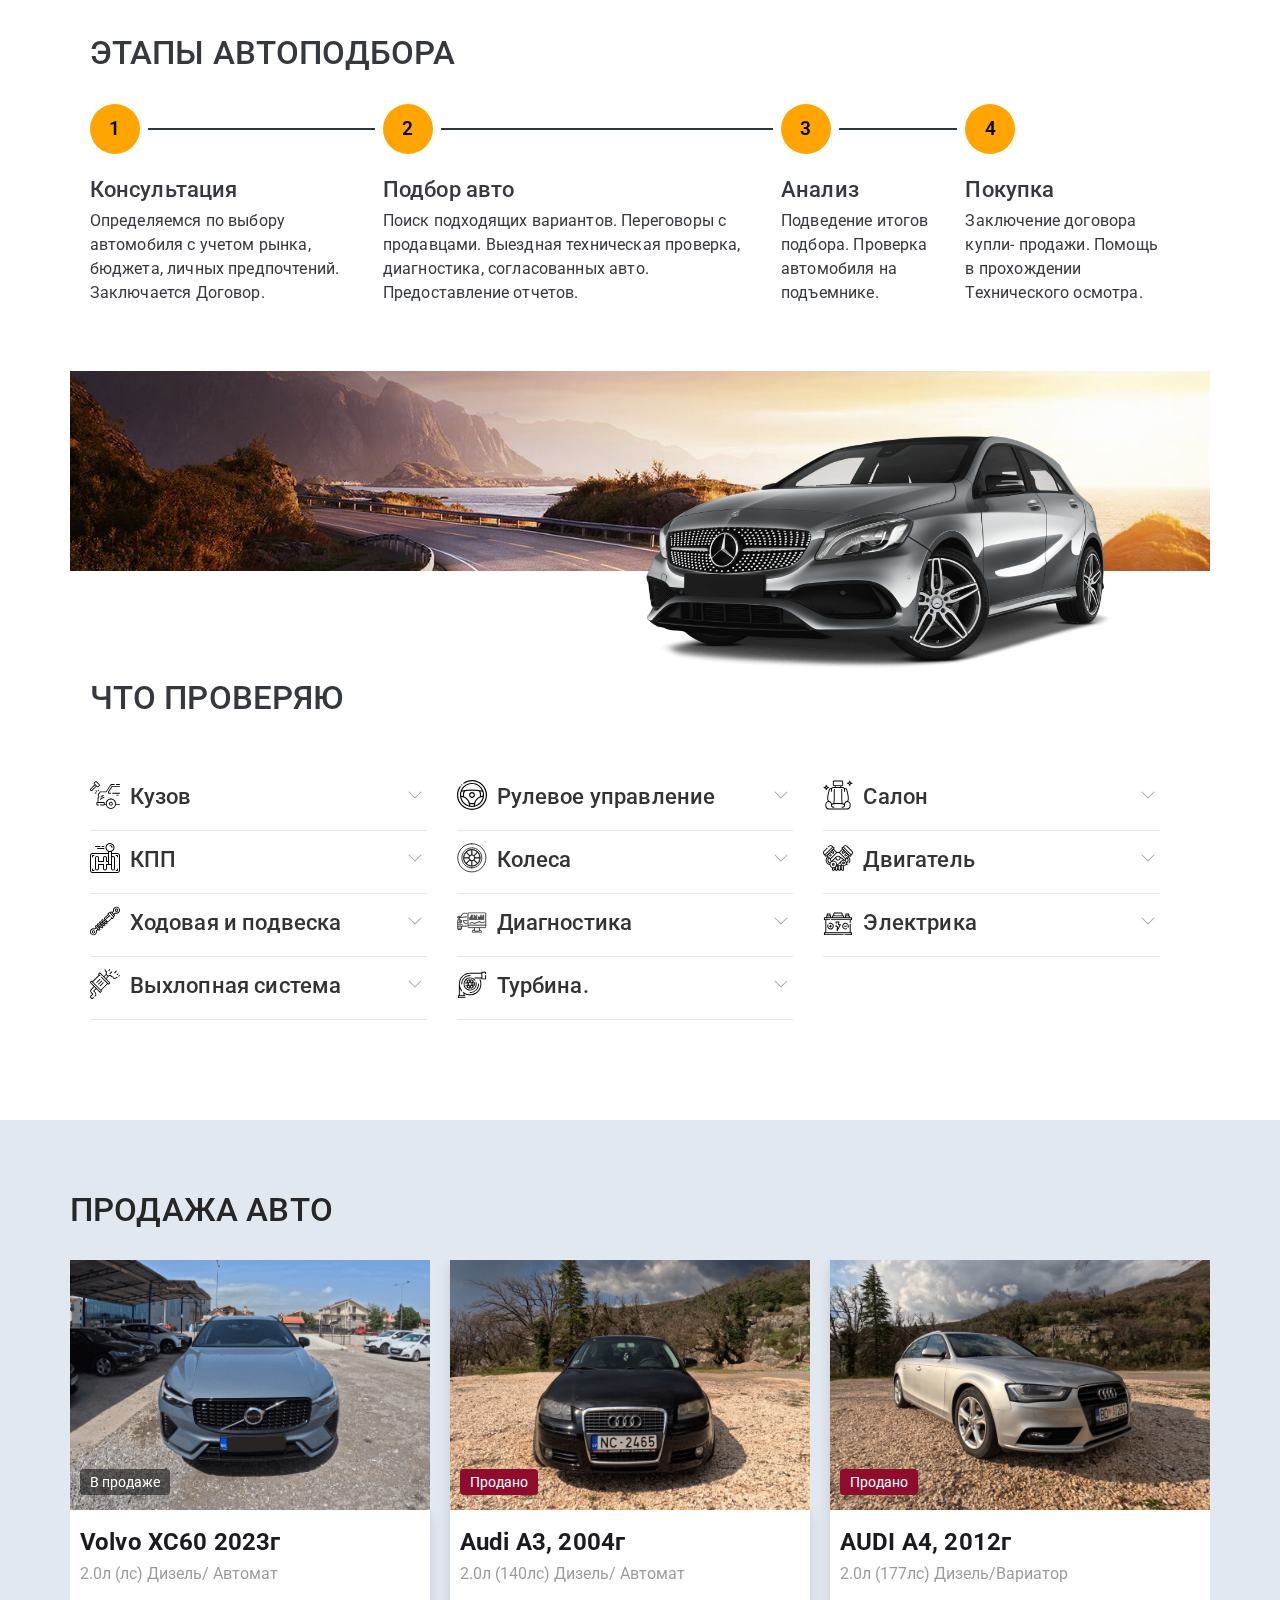
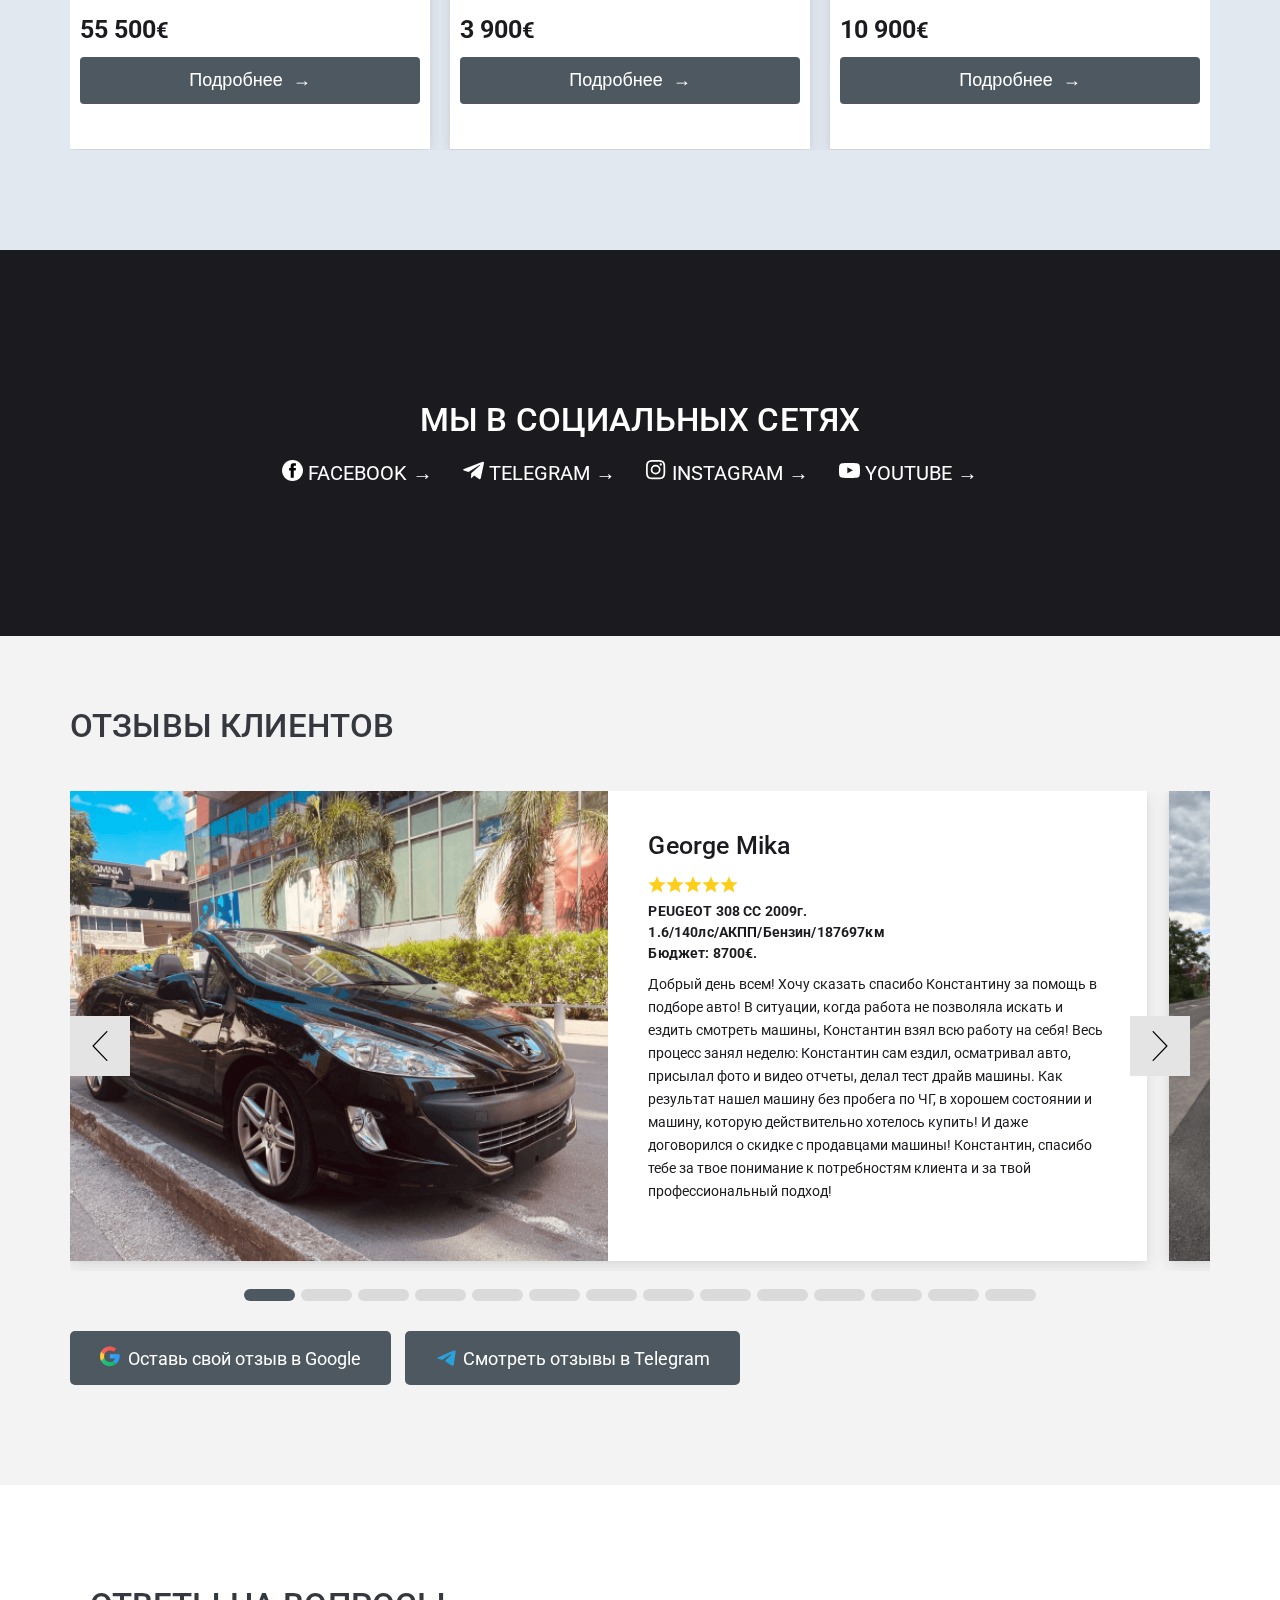
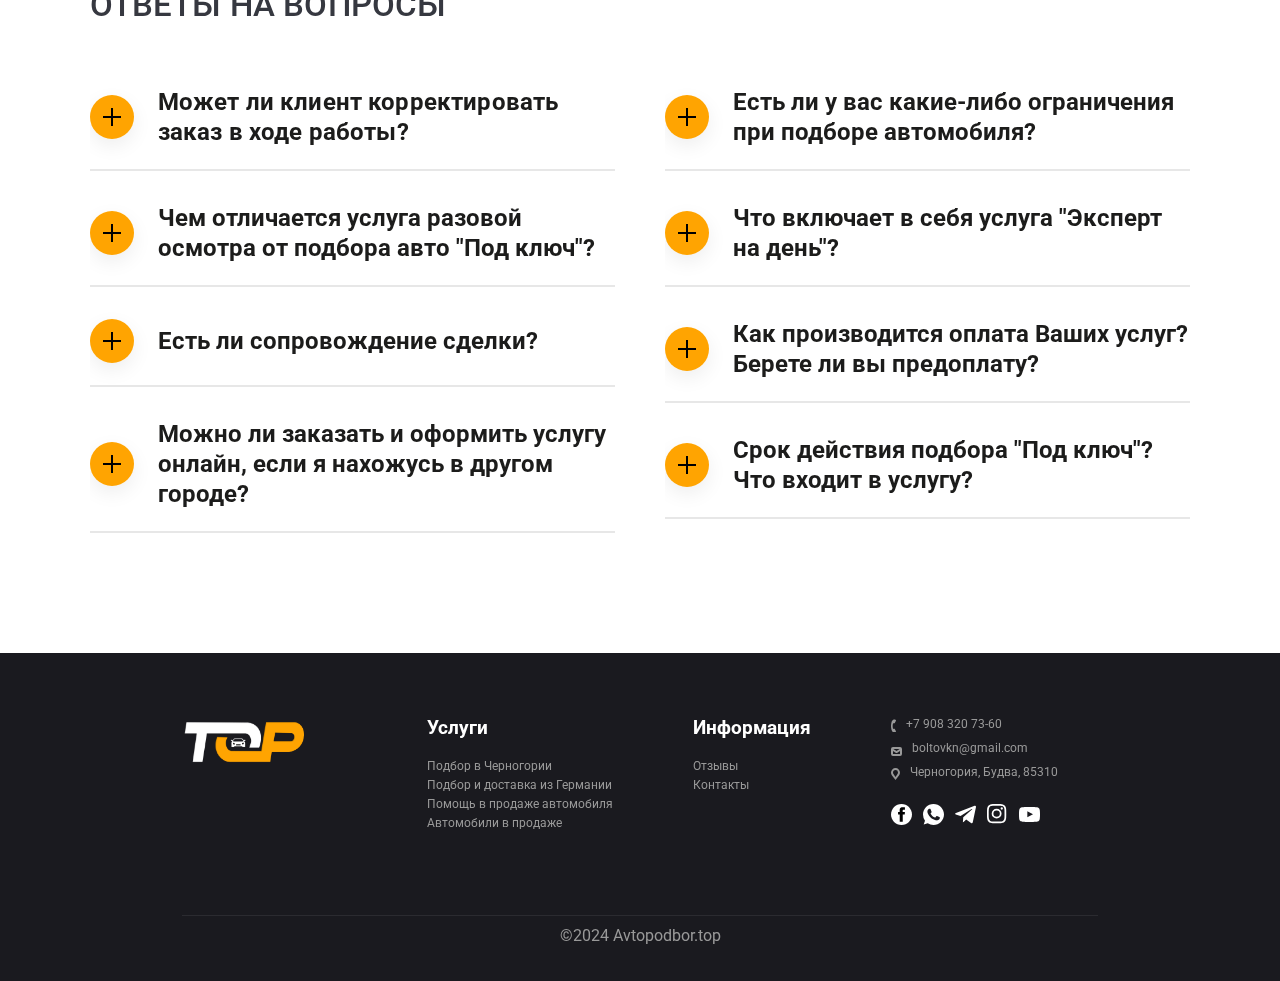
==== commit 18ac95aa: "Add files via upload" ====
--- a/index.html
+++ b/index.html
@@ -436,7 +436,7 @@
 	<!-- AccordionIcon -->
 	<section class="accordion-section block-container-big">
 		<div class="accordion-header">
-			<h2 class="text__h2 th-black">ЧТО ВХОДИТ В ПРОВЕРКУ</h2>
+			<h2 class="text__h2 th-black">ЧТО ПРОВЕРЯЮ</h2>
 		</div>
 		<ul id="accordion1" class="accordion accordion-blocks">
 			<!-- container1 -->
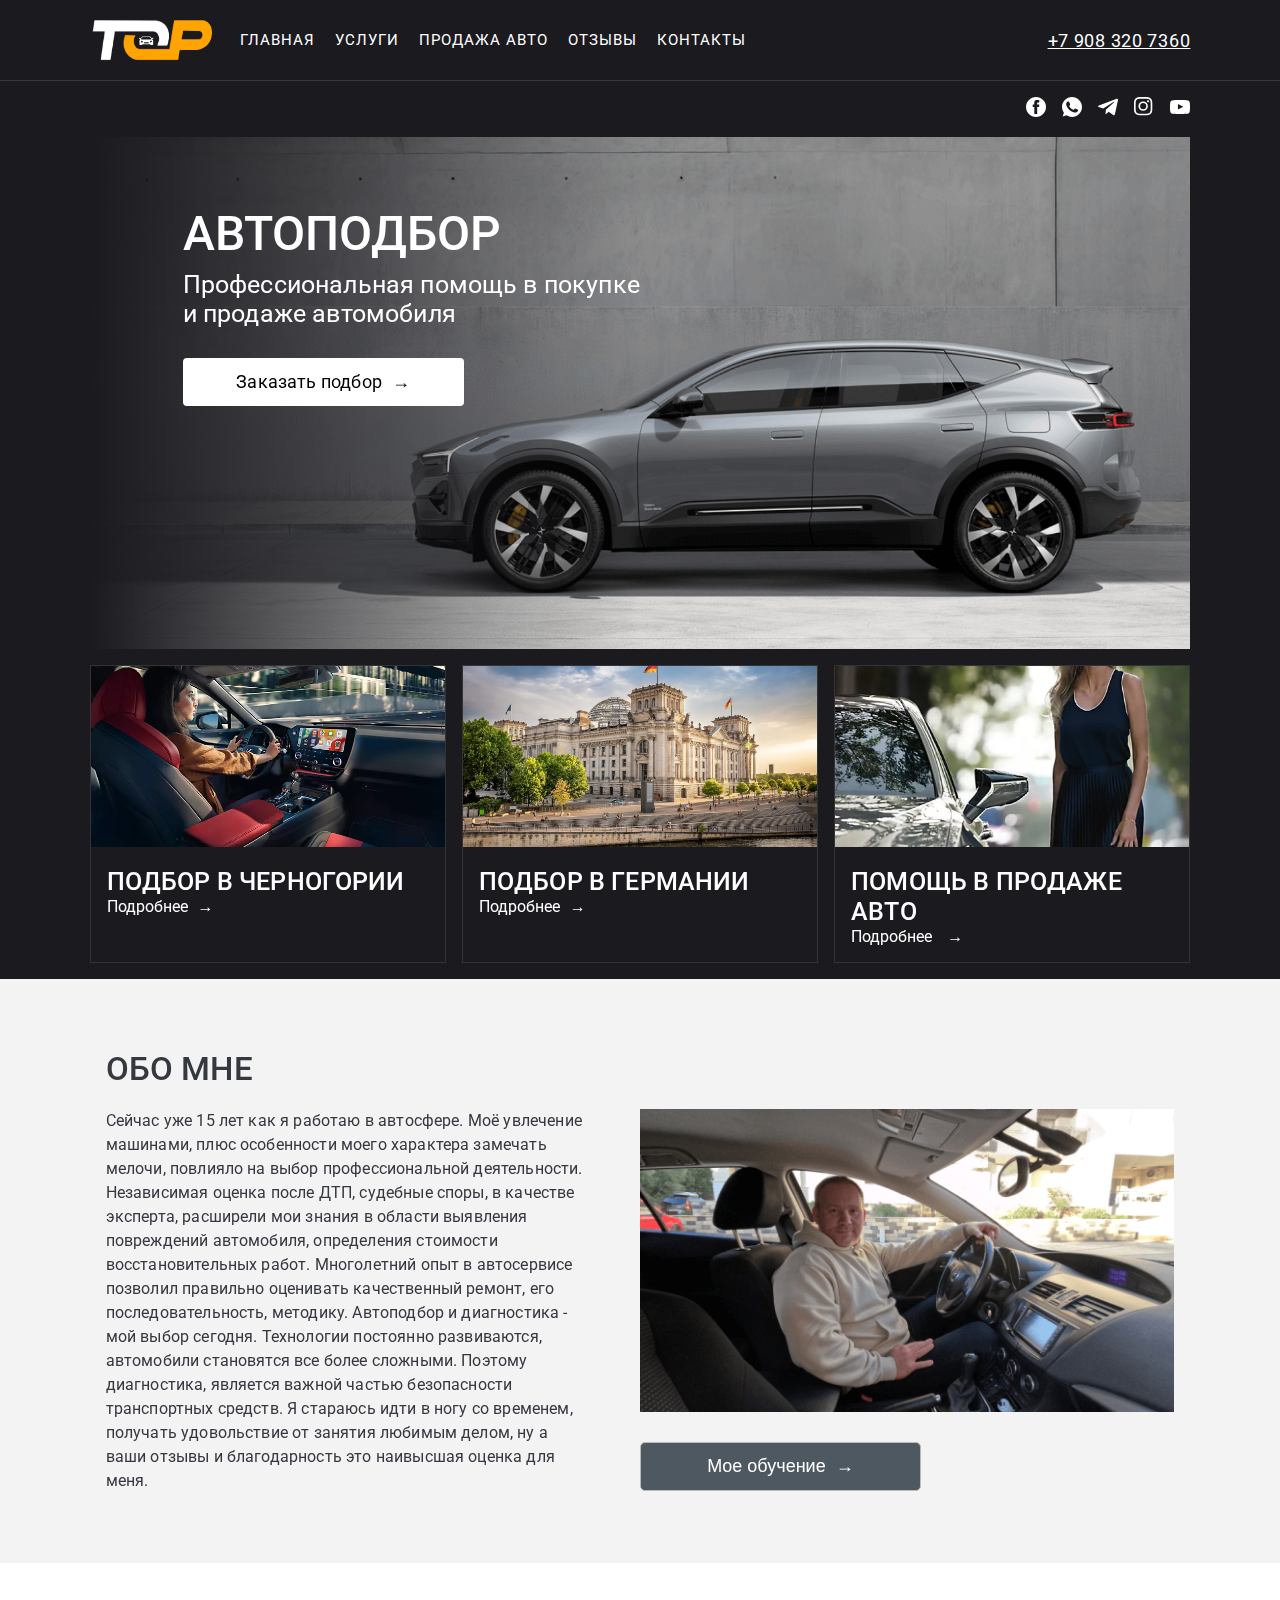
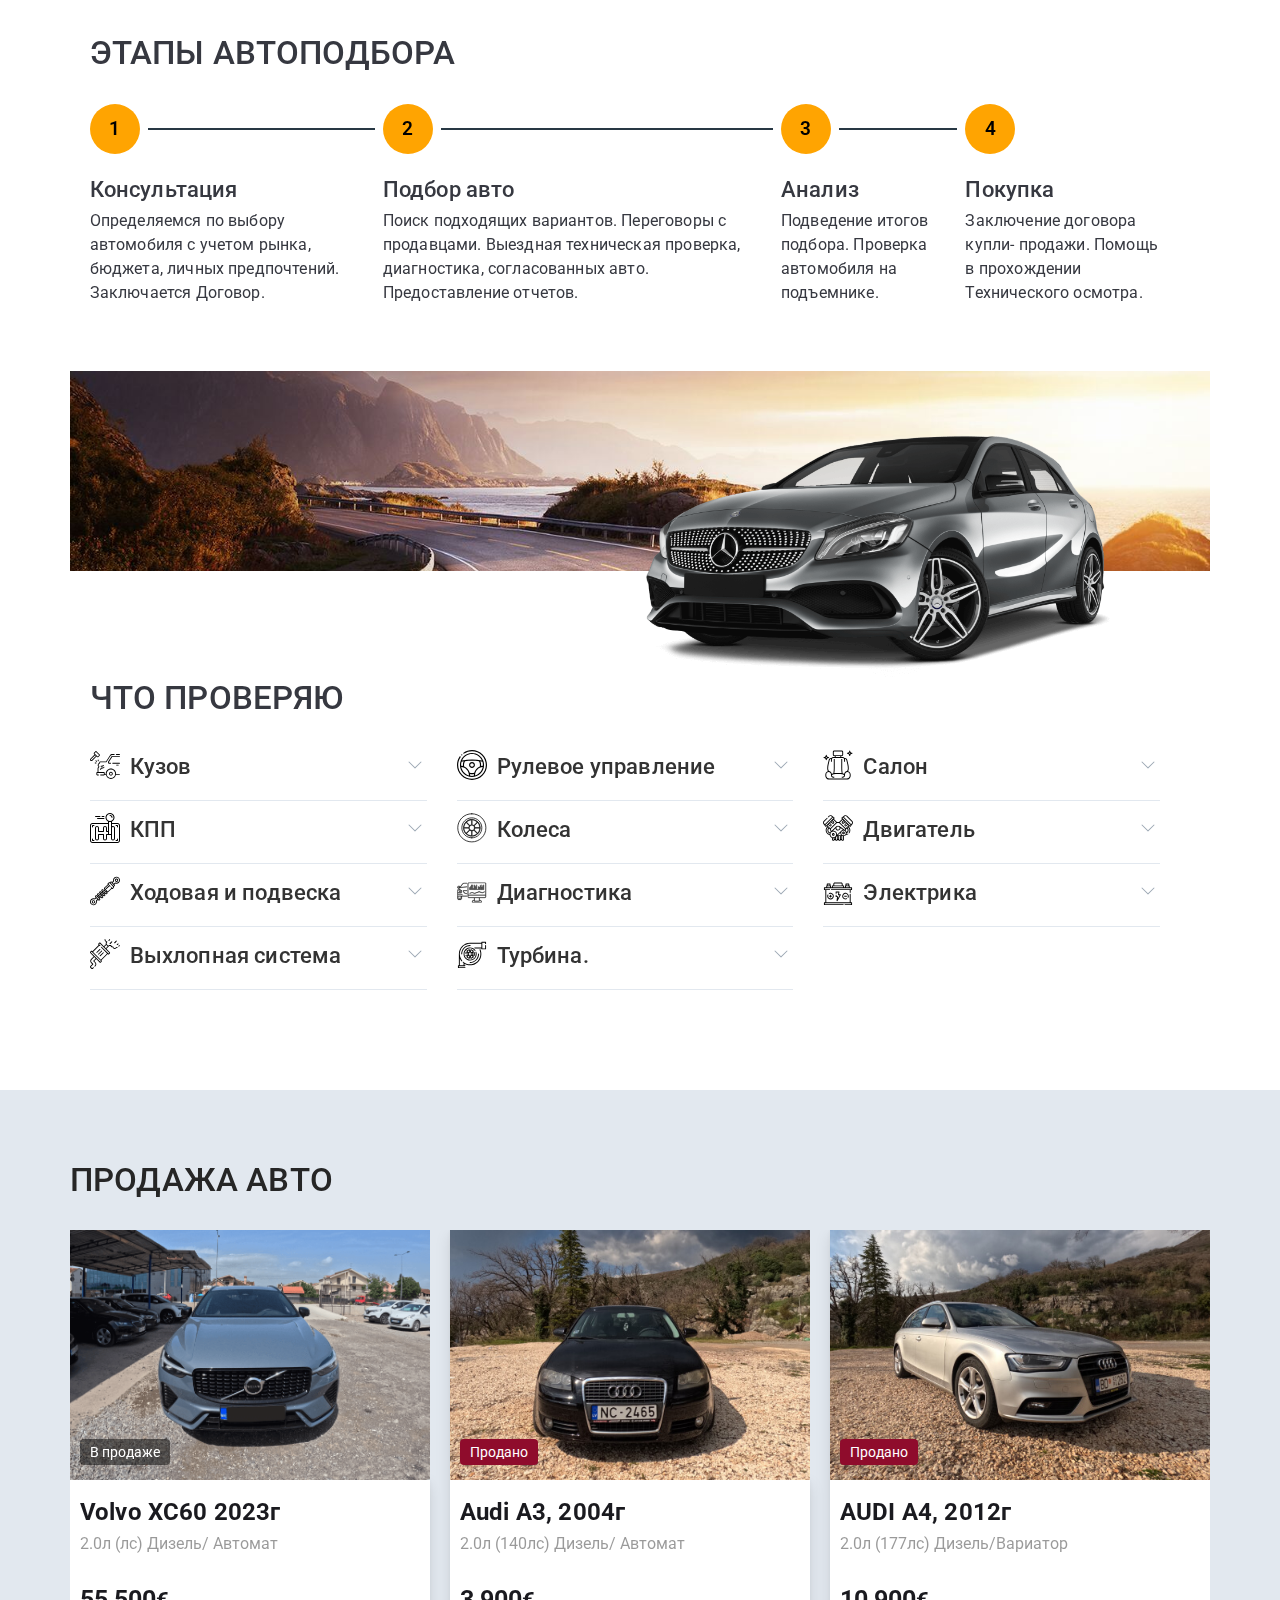
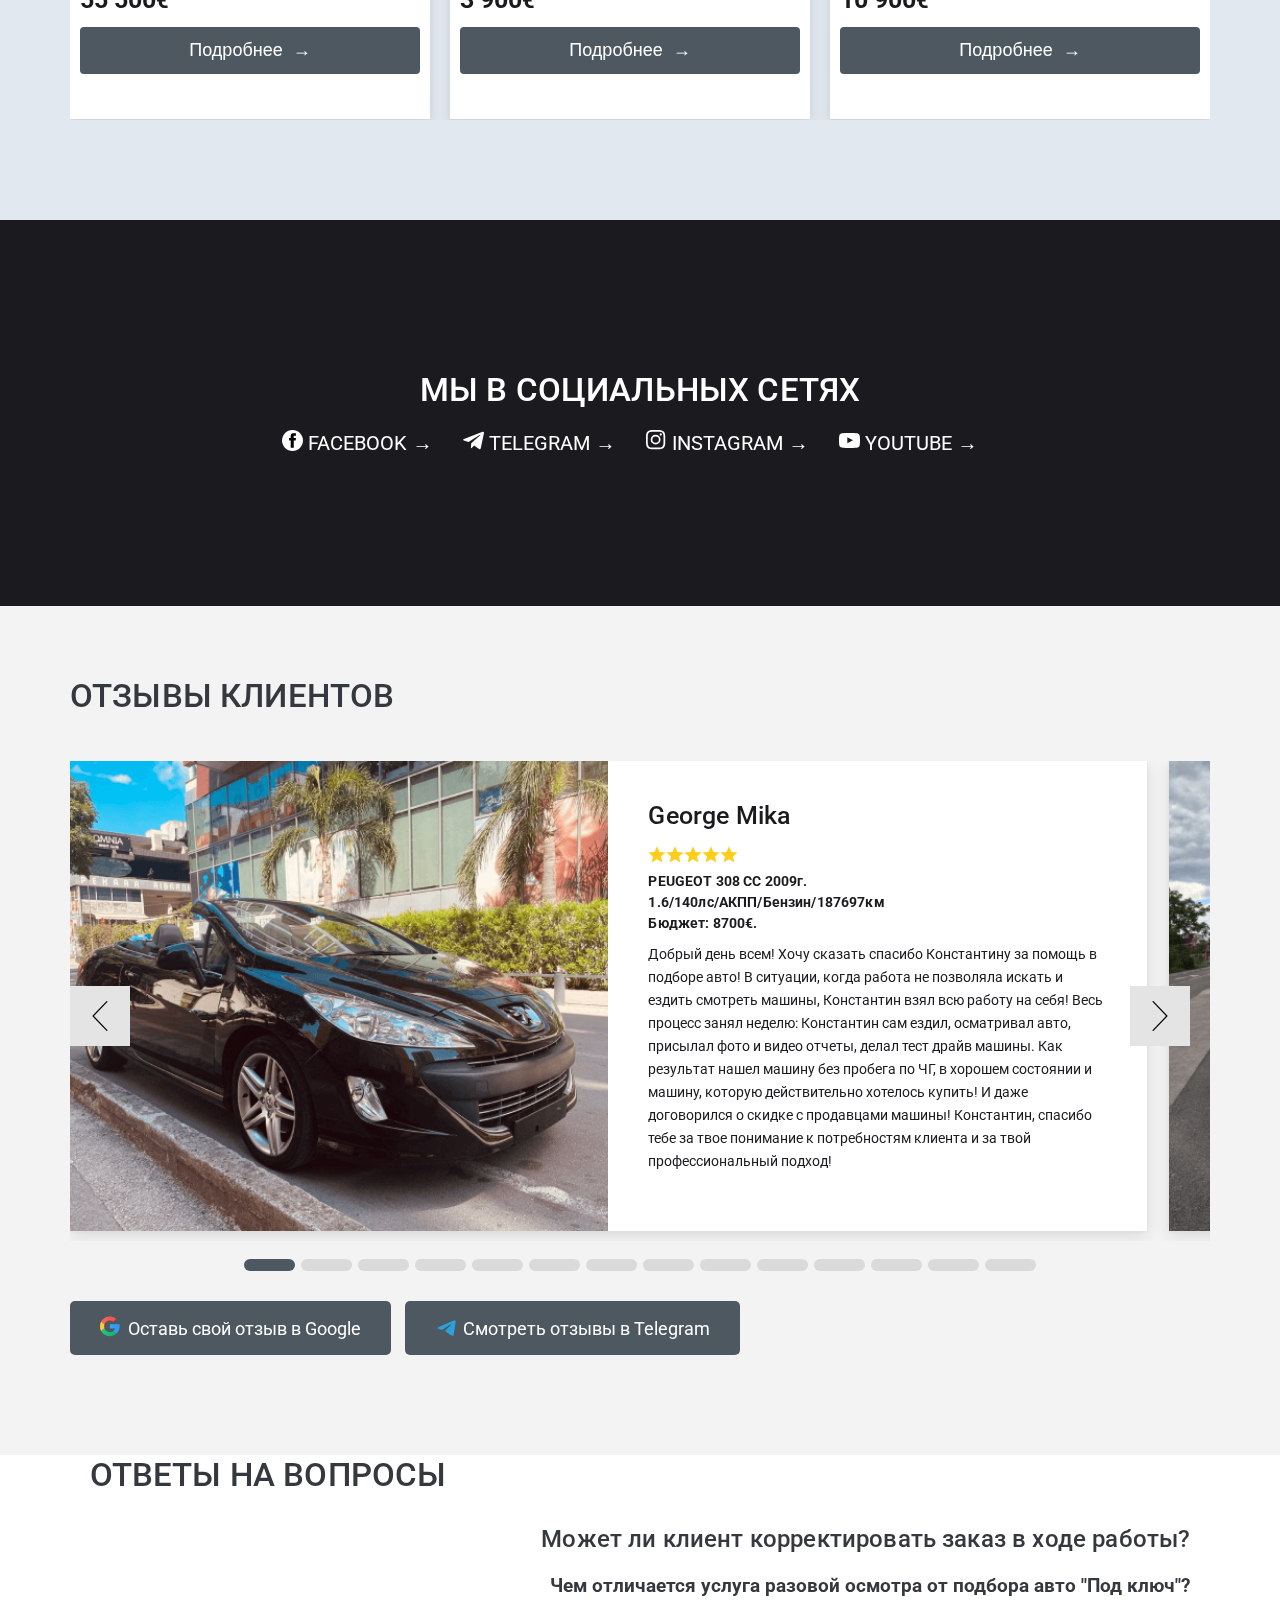
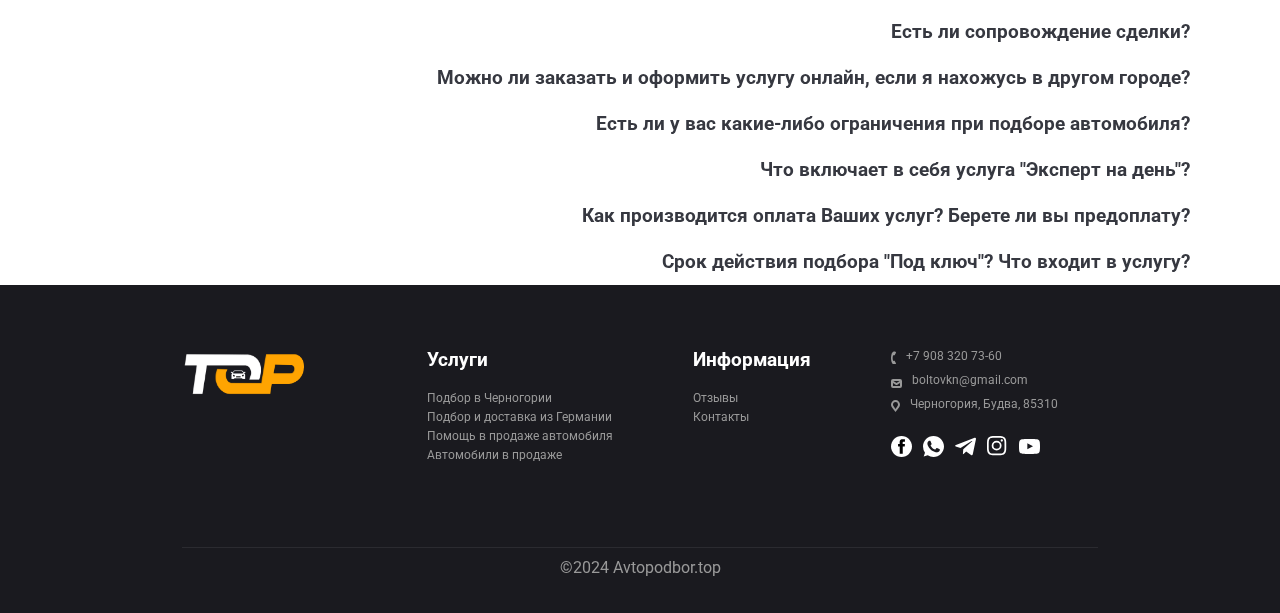
==== commit 3a2f037c: "Add files via upload" ====
--- a/index.html
+++ b/index.html
@@ -30,7 +30,6 @@
 	<link rel="stylesheet" type="text/css" href="css/block-auto.css" media="all" onload="this.media='all';">
 	<link rel="stylesheet" type="text/css" href="css/social-link.css" media="all" onload="this.media='all';">
 	<link rel="stylesheet" type="text/css" href="css/itc-slider-1item.css" media="all" onload="this.media='all';">
-	<link rel="stylesheet" type="text/css" href="css/accordion+.css" media="all" onload="this.media='all';">
 	<link rel="stylesheet" type="text/css" href="css/footer.css" media="all" onload="this.media='all';">
 	<link rel="stylesheet" type="text/css" href="css/swiper-slider-transformer.css" media="all"
 		onload="this.media='all';">
--- a/css/accordionIcon.css
+++ b/css/accordionIcon.css
@@ -84,77 +84,6 @@
   display: none;
 }
 
-@media (max-width: 1204px) {
-  .accordion-blocks {
-    flex-direction: column;
-  }
-  .accordion-block {
-    padding-right: 0;
-  }
-}
-@media (max-width: 1024px) {
-  .line-picture {
-    width: 100%;
-  }
-  .accordion-section {
-    padding-top: 0;
-    padding-bottom: 60px;
-  }
-  .img-line img {
-    max-width: 400px;
-    top: 39%;
-    left: 45%;
-  }
-  .img-line-box {
-    margin-top: 15px;
-  }
-}
-@media (max-width: 768px) {
-  .accordion-header h2 {
-    padding-top: 20px;
-  }
-  .img-line img {
-    left: 40%;
-  }
-}
-@media (max-width: 690px) {
-  .img-line img {
-    left: 32%;
-    max-width: 353px;
-  }
-  .img-line {
-    background-image: url(../images/img/stripe-picture-wide.jpg);
-  }
-}
-@media (max-width: 550px) {
-  .img-line img {
-    max-width: 290px;
-    top: 53%;
-    left: 26%;
-  }
-  .img-line-box {
-    margin-bottom: 60px;
-  }
-  .accordion-header h2 {
-    padding-top: 0px;
-  }
-}
-@media (max-width: 425px) {
-  .img-line img {
-    max-width: 290px;
-    left: 17%;
-  }
-  .accordion-header h2 {
-    width: 100%;
-  }
-}
-@media (max-width: 350px) {
-  .img-line img {
-    max-width: 250px;
-    min-width: 250px;
-  }
-}
-
 /* STEPS */
 .steps {
   background-color: #f3f3f3;
@@ -214,11 +143,14 @@
 .step__text h4 {
   padding-bottom: 7px;
 }
-@media (max-width: 1024px) {
-  .img-line img {
-    max-width: 452px;
-    top: 38%;
-    left: 41%;
+
+
+@media (max-width: 1204px) {
+  .accordion-blocks {
+    flex-direction: column;
+  }
+  .accordion-block {
+    padding-right: 0;
   }
 }
 @media (max-width: 1000px) {
@@ -263,11 +195,104 @@
     margin-right: 0;
   }
 }
-@media (max-width: 600px) {
+
+@media (max-width: 1024px) {
+  .line-picture {
+    width: 100%;
+  }
+  .accordion-section {
+    padding-top: 40px;
+    padding-bottom: 60px;
+  }
+  .img-line img {
+    max-width: 452px;
+    top: 38%;
+    left: 48%;
+  }
+
+  /* .img-line img {
+    max-width: 400px;
+    top: 39%;
+    left: 45%;
+  } */
+  .img-line-box {
+    margin-top: 15px;
+  }
+}
+
+
+@media (max-width: 900px) {
+	.img-line img {
+    left: 40%;
+  }
+}
+@media (max-width: 768px) {
+
+	.accordion-header h2 {
+   	padding-bottom: 0px; 
+  }
+  .accordion-header h2 {
+    padding-top: 20px;
+  }
+  .img-line img {
+    max-width: 385px;
+		left: 42%;
+  }
 	.steps-title {
 		padding-top: 50px;
 	}
   .step-wrapper {
     padding-bottom: 0px;
   }
-}
+
+	.accordion-section {
+		padding-top: 25px;
+	}
+  
+  .img-line {
+    background-image: url(../images/img/stripe-picture-wide.jpg);
+  }
+}
+@media (max-width: 550px) {
+  .img-line img {
+  max-width: 320px; 
+    top: 53%;
+    left: 26%;
+  }
+  .img-line-box {
+    margin-bottom: 60px;
+  }
+  .accordion-header h2 {
+    padding-top: 0px;
+	  }
+}
+@media (max-width: 648px) {
+ 
+		.img-line img {
+					left: 31%;
+			}
+
+}
+@media (max-width: 425px) {
+
+  .img-line img {
+    max-width: 300px;
+    left: 17%;
+  }
+  .accordion-header h2 {
+    width: 100%;
+  }
+}
+@media (max-width: 355px) {
+
+	.accordion-section {
+		padding-top: 0px;
+}
+  .img-line img {
+    max-width: 250px;
+   
+  }
+}
+
+
+
--- a/css/itc-slider-1item.css
+++ b/css/itc-slider-1item.css
@@ -142,12 +142,12 @@
   background-size: 100% 100%;
 }
 .itc-slider-btn-prev::before {
-  background-image: url(/images/icon/back.svg);
+  background-image: url(../images/icon/back.svg);
   height: 30px;
   width: 30px;
 }
 .itc-slider-btn-next::before {
-  background-image: url(/images/icon/right.svg);
+  background-image: url(../images/icon/right.svg);
   height: 30px;
   width: 30px;
 }
